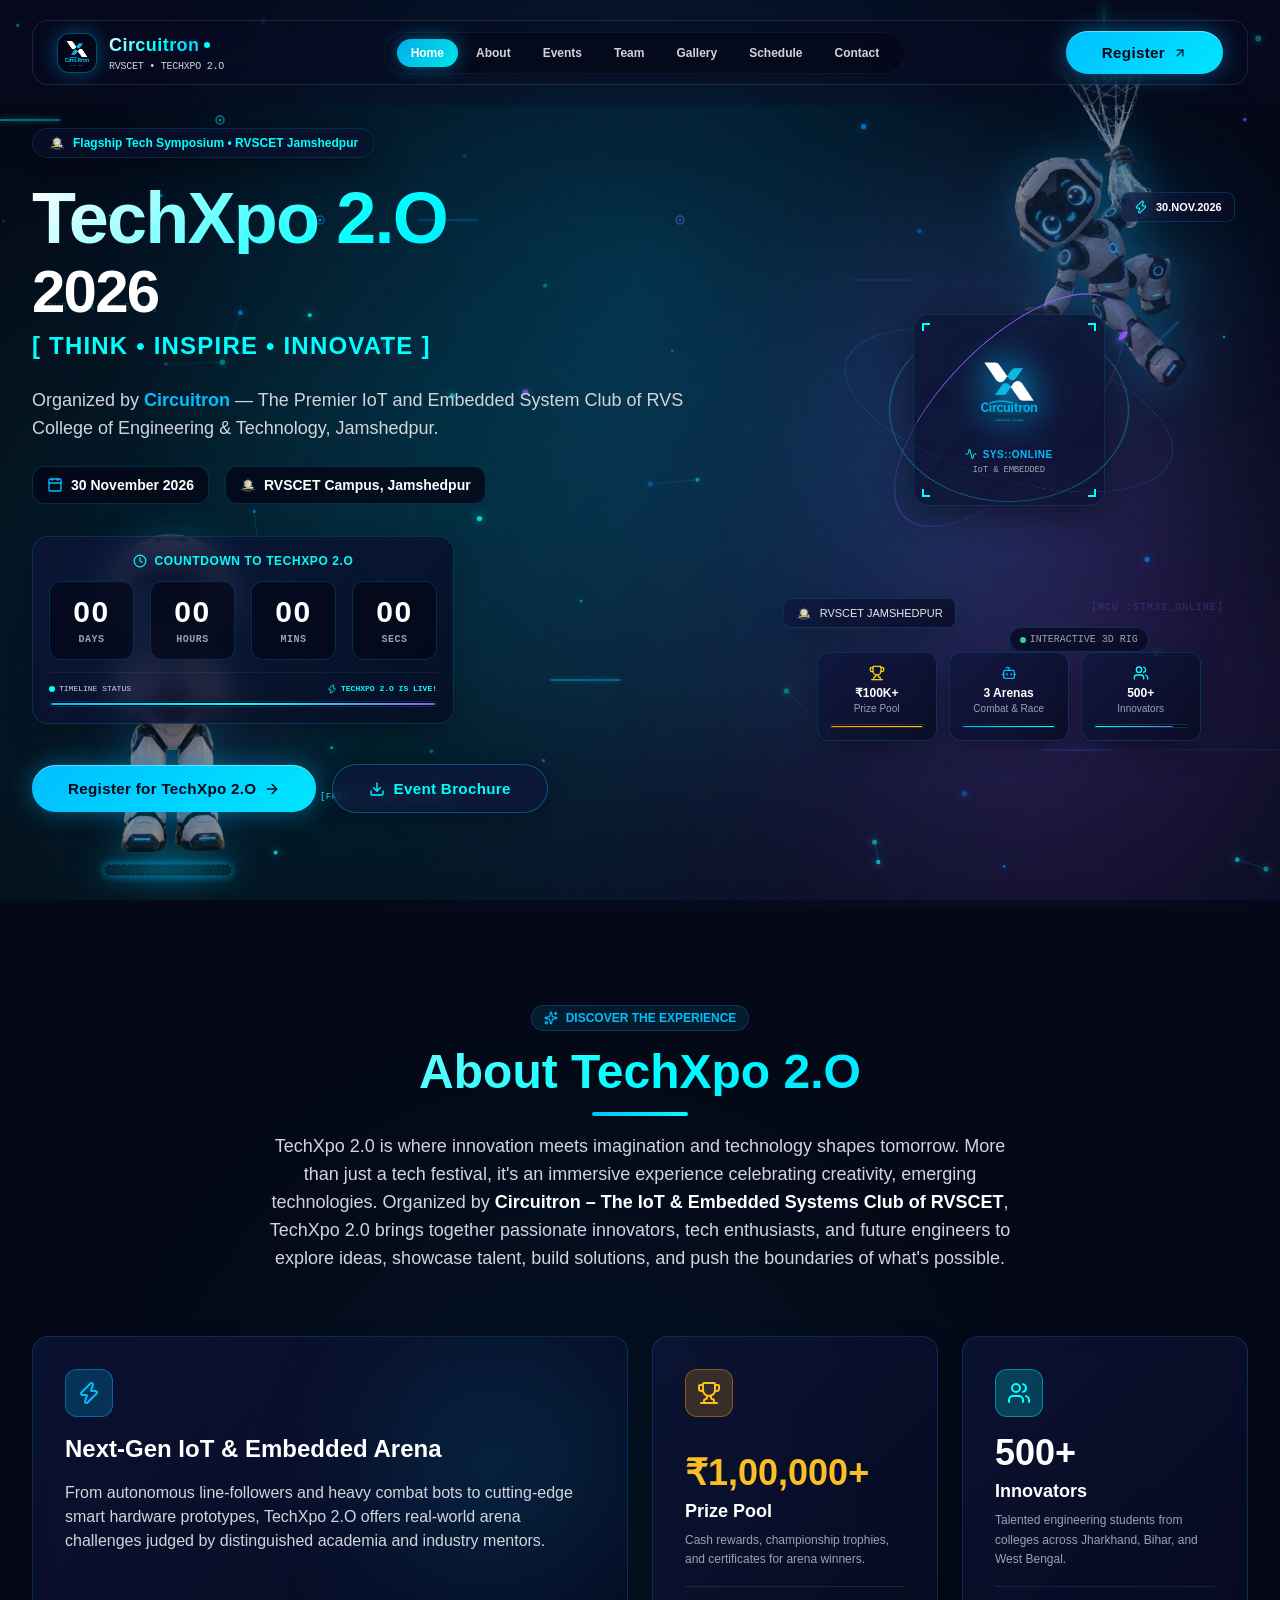
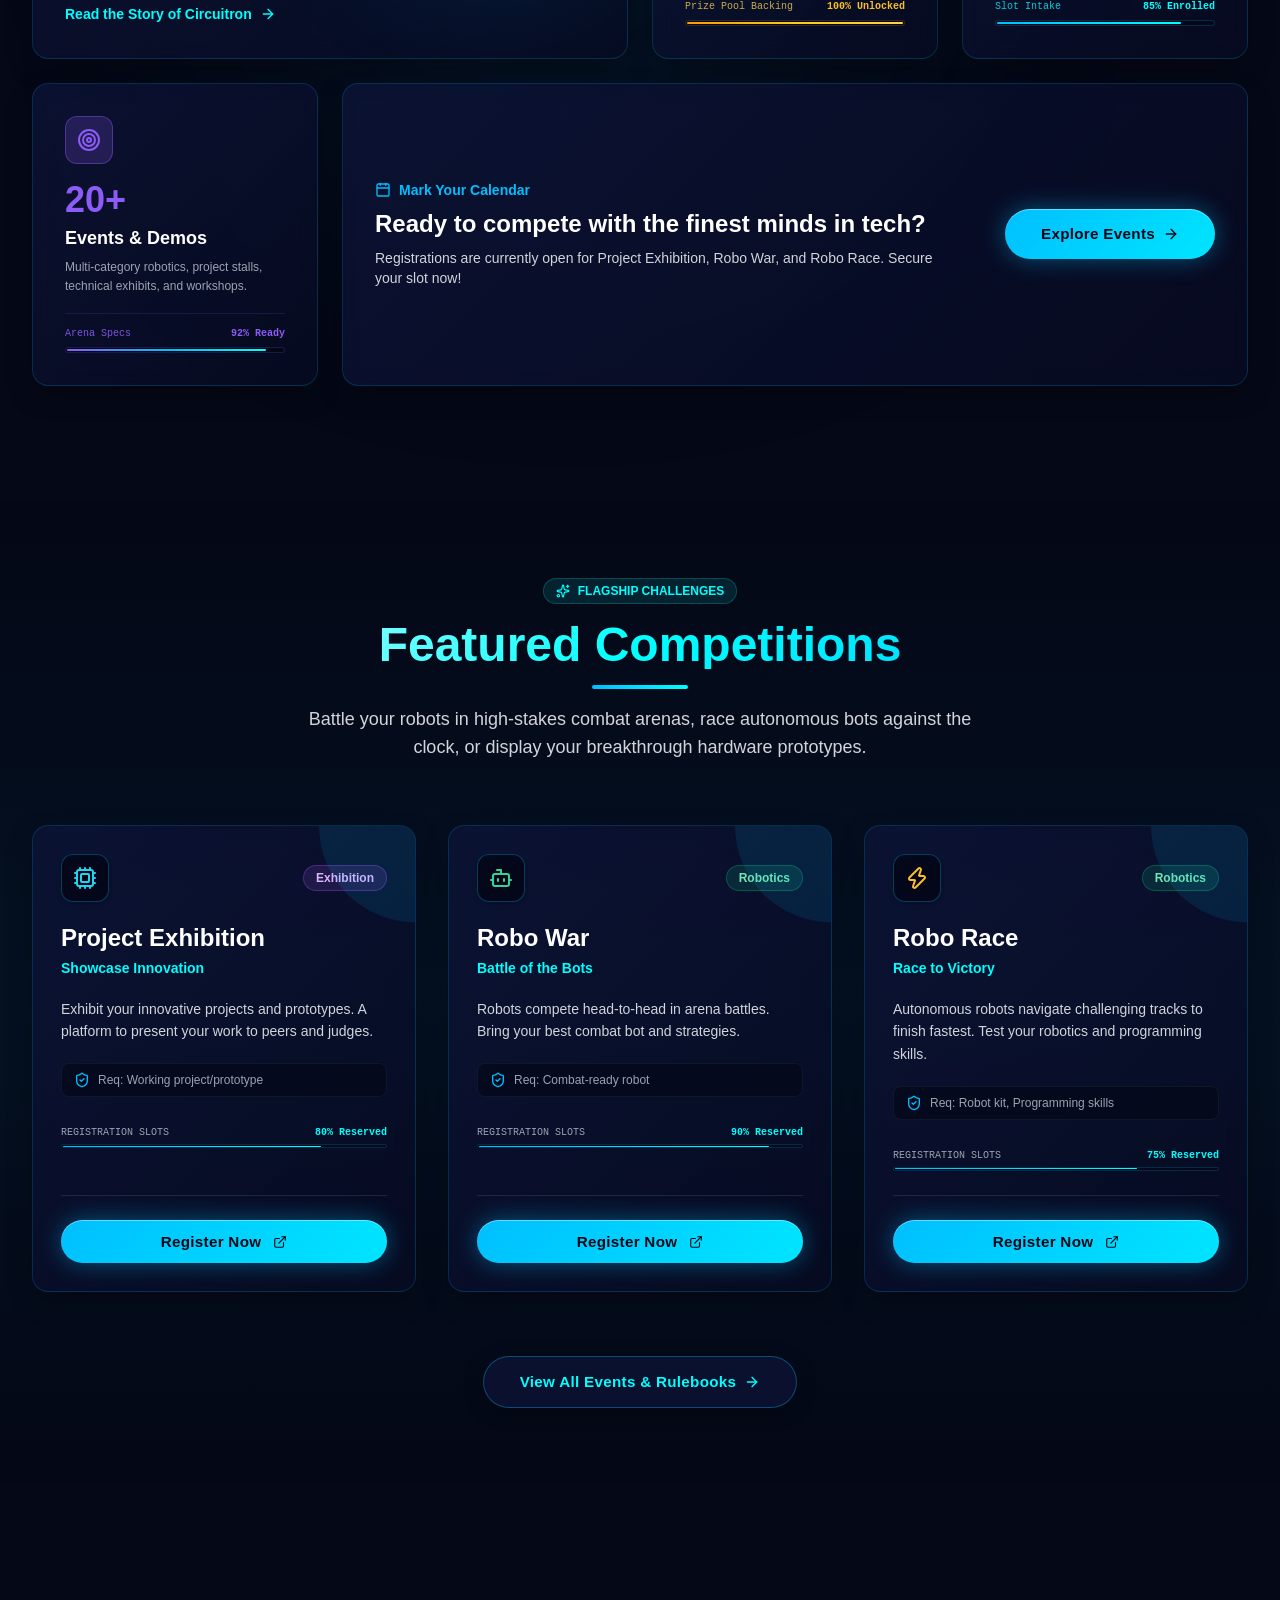
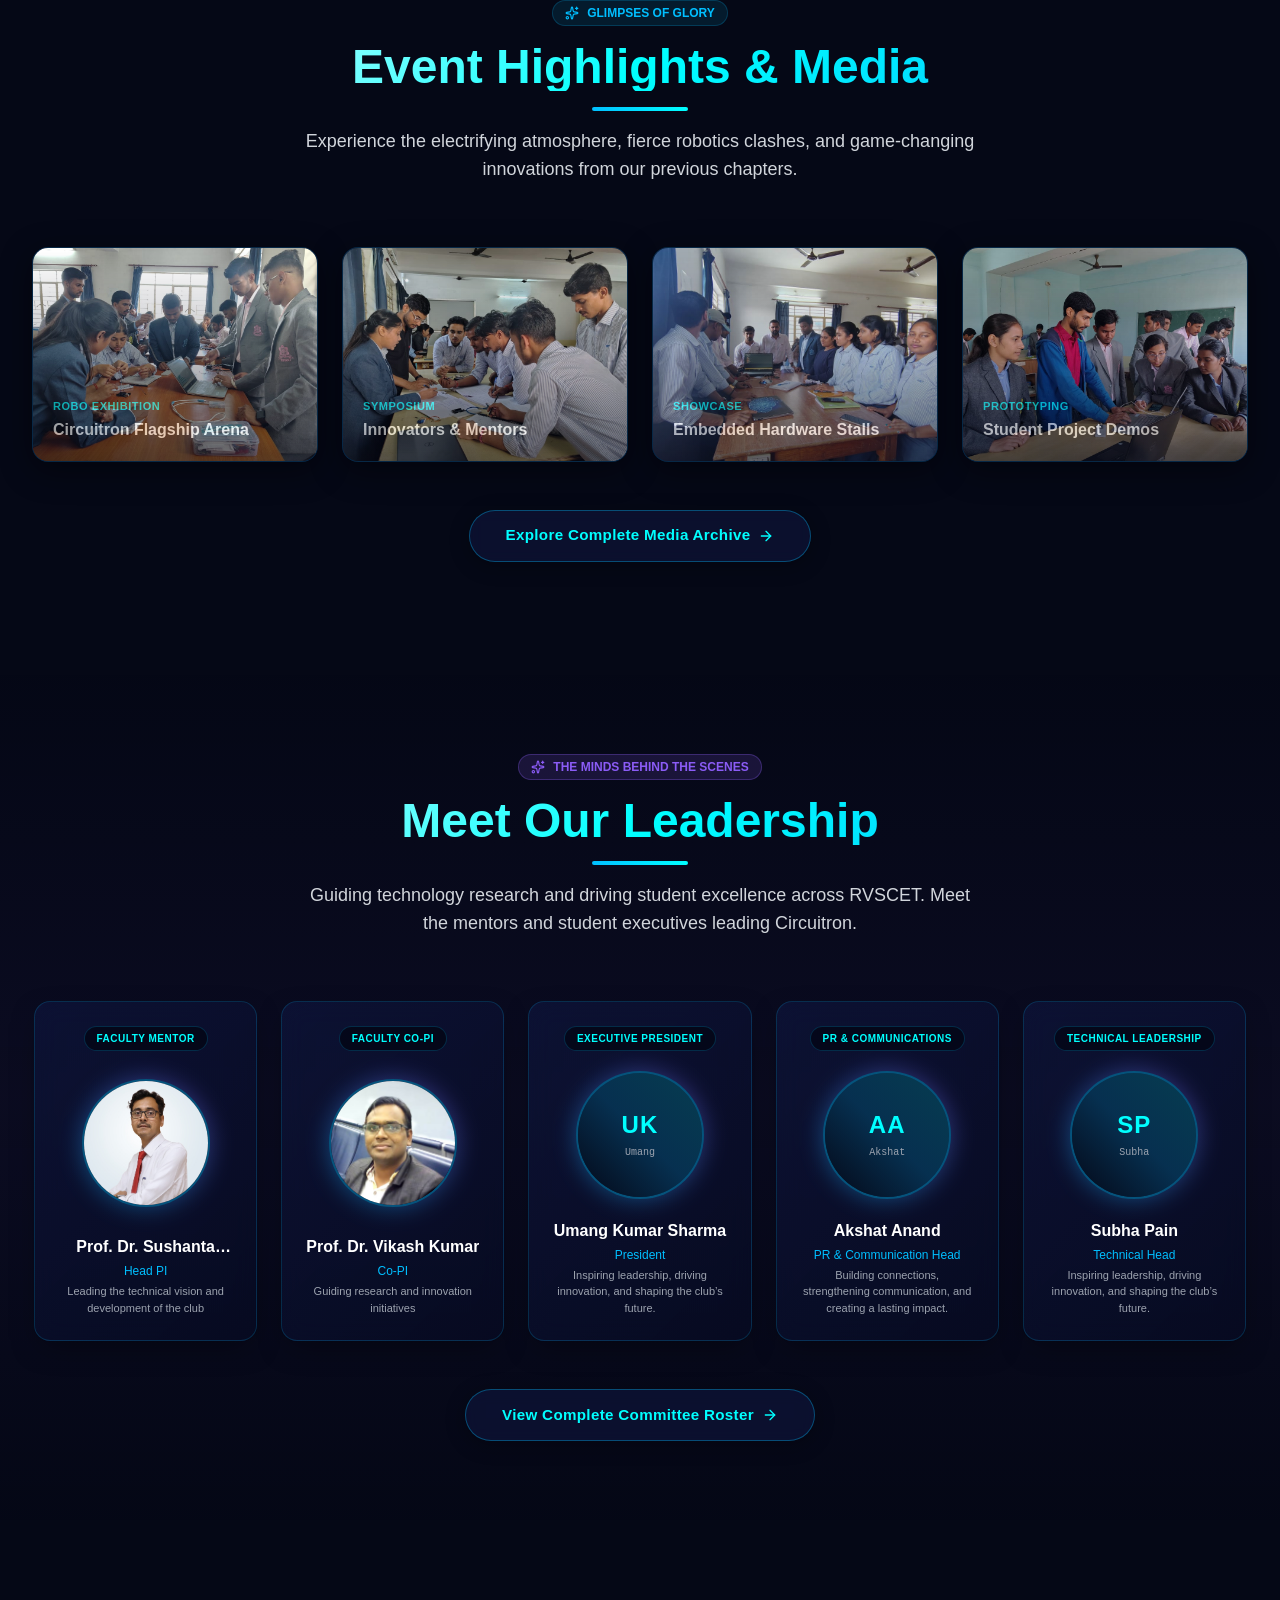
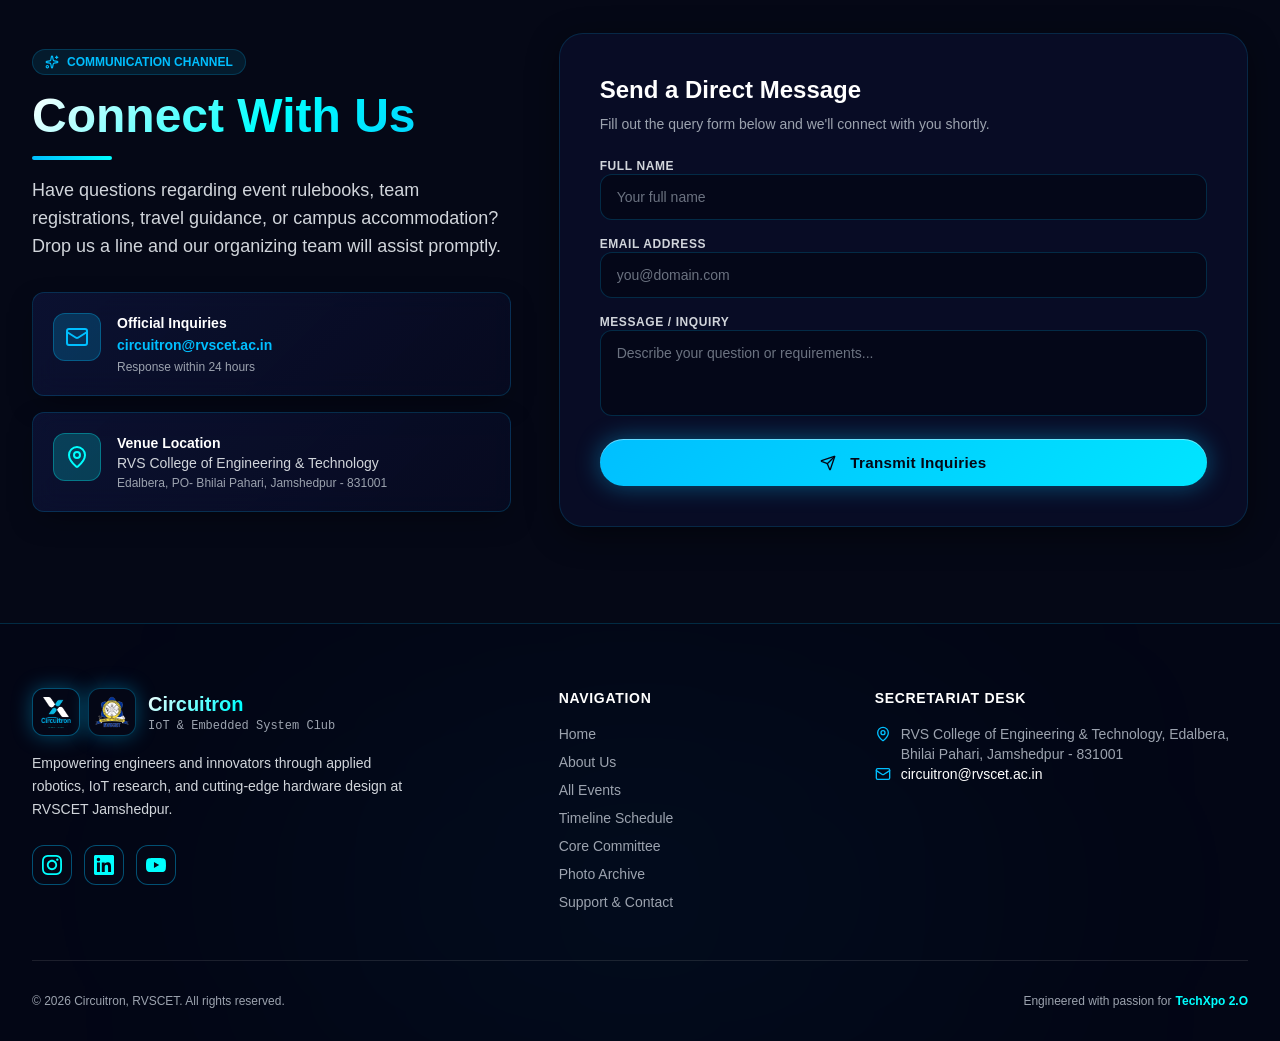
==== pages/index.html @ 899166da "Convert Circuitron RVSCET TechXpo 2.O website to standalone pure HTML, CSS, and JS with enhanced sec" ====
<!doctype html>
<html lang="en">
  <head>
    <meta charset="UTF-8" />
    <meta name="viewport" content="width=device-width, initial-scale=1.0, maximum-scale=5.0" />
    <meta name="theme-color" content="#050816" />
    <meta name="apple-mobile-web-app-status-bar-style" content="black-translucent" />
        <!-- Security & Integrity Headers (Anti-Tampering & XSS Shield) -->
    <meta http-equiv="Content-Security-Policy" content="default-src 'self'; script-src 'self' 'unsafe-inline' https://fonts.googleapis.com; style-src 'self' 'unsafe-inline' https://fonts.googleapis.com; font-src 'self' https://fonts.gstatic.com data:; img-src 'self' data: https:; connect-src 'self'; frame-ancestors 'none'; base-uri 'self';" />
    <meta http-equiv="X-Frame-Options" content="DENY" />
    <meta http-equiv="X-Content-Type-Options" content="nosniff" />
    <meta name="referrer" content="strict-origin-when-cross-origin" />
    <meta http-equiv="Permissions-Policy" content="camera=(), microphone=(), geolocation=()" />
    <meta name="description" content="TechXpo 2.O - The Flagship Technical Symposium by Circuitron, IoT & Embedded System Club at RVSCET Jamshedpur." />
    <title>TechXpo 2.O | Circuitron RVSCET</title>
    <link rel="icon" type="image/svg+xml" href="../logo.svg" />
    <link rel="icon" type="image/png" href="../favicon.png" />
    <link rel="shortcut icon" href="../favicon.ico" />
    <link rel="apple-touch-icon" href="../logo.png" />
    <link rel="preconnect" href="https://fonts.googleapis.com" />
    <link rel="preconnect" href="https://fonts.gstatic.com" crossorigin />
    <link href="https://fonts.googleapis.com/css2?family=Orbitron:wght@400;700;800;900&family=Poppins:wght@300;400;500;600;700;800&display=swap" rel="stylesheet" />
    <link rel="stylesheet" href="../css/style.css" />
  </head>
  <body class="bg-[#050816] text-white font-poppins selection:bg-accent selection:text-darkNavy relative min-h-screen overflow-x-hidden">
    <!-- Top Scroll Progress Bar -->
    <div class="fixed top-0 left-0 right-0 h-[2.5px] z-[100] pointer-events-none bg-transparent">
      <div id="scroll-progress-bar" class="h-full bg-gradient-to-r from-primary via-accent to-cyberPurple origin-left shadow-[0_0_12px_rgba(0,191,255,0.8)]" style="width: 0%;"></div>
    </div>

    <!-- Interactive Cursor Radar Spotlight -->
    <div id="cyber-spotlight" class="fixed inset-0 pointer-events-none select-none overflow-hidden" style="z-index: 0;" aria-hidden="true"></div>

    <!-- Animated Vector Circuit Grid Traces -->
    <svg class="fixed inset-0 w-full h-full opacity-40 md:opacity-50 pointer-events-none" style="z-index: 0;" xmlns="http://www.w3.org/2000/svg" aria-hidden="true">
      <defs>
        <linearGradient id="cyanLaser" x1="0%" y1="0%" x2="100%" y2="100%">
          <stop offset="0%" stop-color="#00fffc" stop-opacity="0.8" />
          <stop offset="50%" stop-color="#0091ff" stop-opacity="0.4" />
          <stop offset="100%" stop-color="#8b5cf6" stop-opacity="0.1" />
        </linearGradient>
        <filter id="circuitGlow" x="-20%" y="-20%" width="140%" height="140%">
          <feGaussianBlur stdDeviation="3" result="blur" />
          <feMerge>
            <feMergeNode in="blur" />
            <feMergeNode in="SourceGraphic" />
          </feMerge>
        </filter>
      </defs>
      <g stroke="rgba(0, 191, 255, 0.12)" stroke-width="1" fill="none">
        <path d="M 0 120 L 220 120 L 320 220 L 680 220 L 740 280 L 1100 280" />
        <path d="M 0 140 L 200 140 L 300 240 L 660 240" />
        <path d="M 1920 180 L 1600 180 L 1480 300 L 1200 300 L 1140 360" />
        <path d="M 1920 200 L 1620 200 L 1500 320 L 1250 320" />
        <path d="M 80 800 L 300 800 L 420 680 L 850 680 L 920 750 L 1400 750" />
        <path d="M 1920 850 L 1550 850 L 1450 750 L 1150 750" />
      </g>
      <g stroke="url(#cyanLaser)" stroke-width="1.8" fill="none" filter="url(#circuitGlow)">
        <path class="laser-pulse-1" d="M 0 120 L 220 120 L 320 220 L 680 220 L 740 280 L 1100 280" stroke-dasharray="60 400" />
        <path class="laser-pulse-2" d="M 1920 180 L 1600 180 L 1480 300 L 1200 300 L 1140 360" stroke-dasharray="50 350" />
        <path class="laser-pulse-3" d="M 80 800 L 300 800 L 420 680 L 850 680 L 920 750 L 1400 750" stroke-dasharray="70 450" />
      </g>
      <g fill="#040716">
        <circle cx="220" cy="120" r="4" stroke="#00ffff" stroke-width="1.5" /><circle cx="220" cy="120" r="1.5" fill="#00ffff" />
        <circle cx="320" cy="220" r="4" stroke="#0091ff" stroke-width="1.5" /><circle cx="320" cy="220" r="1.5" fill="#00fffc" />
        <circle cx="680" cy="220" r="4" stroke="#8b5cf6" stroke-width="1.5" /><circle cx="680" cy="220" r="1.5" fill="#8b5cf6" />
        <circle cx="1600" cy="180" r="4" stroke="#00ffff" stroke-width="1.5" /><circle cx="1600" cy="180" r="1.5" fill="#00ffff" />
        <circle cx="1480" cy="300" r="4" stroke="#8b5cf6" stroke-width="1.5" /><circle cx="1480" cy="300" r="1.5" fill="#8b5cf6" />
        <circle cx="300" cy="800" r="4" stroke="#00ffff" stroke-width="1.5" /><circle cx="300" cy="800" r="1.5" fill="#00fffc" />
      </g>
    </svg>

    <!-- Floating Telemetry Glyphs -->
    <div class="fixed inset-0 pointer-events-none select-none" style="z-index: 0;" aria-hidden="true">
      <div class="absolute top-1/3 left-10 text-[10px] font-mono text-cyan-400 tracking-widest hidden md:block opacity-30">[BUS::TX/RX_SYNC]</div>
      <div class="absolute top-2/3 right-14 text-[10px] font-mono text-cyberPurple tracking-widest hidden md:block opacity-30">[MCU::STM32_ONLINE]</div>
      <div class="absolute bottom-24 left-1/4 text-[9px] font-mono text-accent tracking-wider hidden lg:block opacity-25">[FREQ::2.4GHz_IoT_NODE]</div>
    </div>

    <!-- Particles Canvas -->
    <canvas id="particles-canvas" class="fixed inset-0 pointer-events-none" style="z-index: 1;"></canvas>

    <!-- Background Circuit Grids -->
    <div class="fixed inset-0 circuit-bg opacity-30 pointer-events-none" style="z-index: 0;"></div>
    <div class="fixed inset-0 circuit-bg-glow pointer-events-none" style="z-index: 0;"></div>

    <!-- Robot Mascot 1: Top-Right Swinging Spider Bot -->
    <div id="mascot-swing-bot" class="fixed top-12 sm:top-16 -right-4 sm:right-4 md:right-8 lg:right-12 w-28 xs:w-36 sm:w-48 md:w-56 lg:w-64 max-w-[32vw] pointer-events-auto cursor-pointer select-none group" style="z-index: 3;" title="Click me!">
      <div class="absolute -top-16 left-1/2 -translate-x-1/2 w-[2px] h-20 bg-gradient-to-b from-transparent via-cyan-400 to-accent opacity-70 shadow-[0_0_10px_#00ffff] animate-pulse pointer-events-none"></div>
      <div class="absolute top-1/4 left-1/4 w-32 h-32 sm:w-48 sm:h-48 bg-primary/20 rounded-full blur-3xl pointer-events-none opacity-60"></div>
      
      <div id="mascot-swing-bubble" class="hidden absolute -bottom-10 right-0 z-30 px-3 py-1.5 rounded-xl bg-darkNavy/95 border border-cyan-400/80 shadow-[0_0_20px_rgba(0,255,255,0.5)] text-[10px] font-orbitron font-bold text-accent whitespace-nowrap flex items-center space-x-1.5">
        <i data-lucide="zap" class="w-3 h-3 text-cyan-300"></i>
        <span>SWINGING INTO 30.NOV.2026!</span>
      </div>

      <div class="swing-idle relative w-full">
        <img src="../assets/bot-swing.png" alt="Circuitron Spider Bot Mascot" class="w-full h-auto object-contain filter drop-shadow-[0_0_20px_rgba(0,191,255,0.45)] group-hover:drop-shadow-[0_0_30px_rgba(0,255,255,0.8)] opacity-35 sm:opacity-50 group-hover:opacity-100 transition-all duration-300" loading="lazy" />
        <div class="absolute top-2 right-2 px-1.5 py-0.5 rounded bg-primary/20 border border-primary/40 text-[8px] font-mono text-cyan-300 opacity-0 group-hover:opacity-100 transition-opacity">CLICK ME</div>
      </div>
    </div>

    <!-- Robot Mascot 2: Bottom-Left Welcome Mascot Bot -->
    <div id="mascot-welcome-bot" class="fixed bottom-4 sm:bottom-8 -left-3 sm:left-4 md:left-8 lg:left-12 w-24 xs:w-32 sm:w-44 md:w-52 lg:w-60 max-w-[28vw] pointer-events-auto cursor-pointer select-none group perspective-1000" style="z-index: 3;" title="Click me!">
      <div class="absolute -bottom-4 left-1/2 -translate-x-1/2 w-28 sm:w-44 h-8 bg-gradient-to-r from-transparent via-cyan-500/40 to-transparent rounded-full blur-md animate-pulse pointer-events-none"></div>
      <div class="absolute bottom-1/4 left-1/4 w-28 h-28 sm:w-44 sm:h-44 bg-cyberPurple/25 rounded-full blur-3xl pointer-events-none opacity-50"></div>

      <div id="mascot-welcome-bubble" class="hidden absolute -top-12 left-0 z-30 px-3 py-1.5 rounded-xl bg-darkNavy/95 border border-primary/80 shadow-[0_0_20px_rgba(0,191,255,0.5)] text-[10px] font-orbitron font-bold text-white whitespace-nowrap flex items-center space-x-1.5">
        <i data-lucide="bot" class="w-3 h-3 text-primary"></i>
        <span>CIRCUITRON BOT: WELCOME!</span>
      </div>

      <div class="welcome-idle relative w-full preserve-3d">
        <img src="../assets/bot-welcome.png" alt="Circuitron Welcome Mascot Robot" class="w-full h-auto object-contain filter drop-shadow-[0_0_20px_rgba(0,191,255,0.4)] group-hover:drop-shadow-[0_0_30px_rgba(0,191,255,0.8)] opacity-35 sm:opacity-50 group-hover:opacity-100 transition-all duration-300" loading="lazy" />
        <div class="absolute top-2 left-2 px-1.5 py-0.5 rounded bg-cyan-500/20 border border-cyan-400/40 text-[8px] font-mono text-accent opacity-0 group-hover:opacity-100 transition-opacity">NAMASTE::HELLO</div>
        <div class="absolute -bottom-2 left-1/2 -translate-x-1/2 w-20 sm:w-32 h-3 rounded-full border border-primary/40 border-dashed animate-spin-slow opacity-60 shadow-[0_0_8px_#00bfff]"></div>
      </div>
    </div>

    <!-- Navigation Header -->
    <header id="main-nav" class="fixed top-0 left-0 right-0 z-50 transition-all duration-300 py-4 sm:py-5">
      <div class="max-w-7xl mx-auto px-4 sm:px-6 lg:px-8">
        <nav class="flex items-center justify-between px-2.5 sm:px-6 py-2 sm:py-2.5 rounded-2xl bg-secondary/40 backdrop-blur-md border border-white/10 transition-all duration-300">
          <!-- Logo & Brand -->
          <a href="../index.html" class="flex items-center space-x-2 sm:space-x-3 group min-w-0 flex-shrink">
            <div class="flex items-center space-x-1.5 sm:space-x-2 flex-shrink-0">
              <div class="relative w-8 h-8 sm:w-10 sm:h-10 rounded-xl overflow-hidden p-0.5 border border-primary/40 group-hover:border-accent transition-all duration-300 bg-darkNavy/80 flex items-center justify-center shadow-neon">
                <img src="../logo.png" alt="Circuitron Logo" class="w-full h-full object-contain" />
              </div>
              <div class="hidden xs:flex relative w-8 h-8 sm:w-10 sm:h-10 rounded-xl overflow-hidden p-0.5 border border-primary/30 group-hover:border-accent transition-all duration-300 bg-darkNavy/80 items-center justify-center shadow-neon">
                <img src="../assets/rvscet-logo.png" alt="RVSCET Logo" class="w-full h-full object-contain" />
              </div>
            </div>
            <div class="min-w-0">
              <div class="flex items-center space-x-1">
                <span class="font-orbitron font-extrabold text-xs xs:text-sm sm:text-lg gradient-text tracking-wide whitespace-nowrap">Circuitron</span>
                <span class="w-1.5 h-1.5 rounded-full bg-accent animate-pulse flex-shrink-0"></span>
              </div>
              <p class="text-[8px] xs:text-[9px] sm:text-[10px] text-gray-300 font-mono tracking-tight block whitespace-nowrap font-medium">RVSCET &bull; TECHXPO 2.O</p>
            </div>
          </a>

          <!-- Desktop Navigation Links -->
          <div class="hidden lg:flex items-center space-x-1 bg-darkNavy/60 px-3 py-1.5 rounded-full border border-white/5">
            <a href="../index.html" class="nav-link px-3.5 py-1.5 text-xs font-semibold rounded-full text-gray-300 hover:text-white transition-colors">Home</a>
            <a href="about.html" class="nav-link px-3.5 py-1.5 text-xs font-semibold rounded-full text-gray-300 hover:text-white transition-colors">About</a>
            <a href="events.html" class="nav-link px-3.5 py-1.5 text-xs font-semibold rounded-full text-gray-300 hover:text-white transition-colors">Events</a>
            <a href="team.html" class="nav-link px-3.5 py-1.5 text-xs font-semibold rounded-full text-gray-300 hover:text-white transition-colors">Team</a>
            <a href="gallery.html" class="nav-link px-3.5 py-1.5 text-xs font-semibold rounded-full text-gray-300 hover:text-white transition-colors">Gallery</a>
            <a href="schedule.html" class="nav-link px-3.5 py-1.5 text-xs font-semibold rounded-full text-gray-300 hover:text-white transition-colors">Schedule</a>
            <a href="contact.html" class="nav-link px-3.5 py-1.5 text-xs font-semibold rounded-full text-gray-300 hover:text-white transition-colors">Contact</a>
          </div>

          <!-- Right Action: Register Now -->
          <div class="hidden sm:flex items-center space-x-3">
            <a href="https://forms.gle/mNU3damnJBMfnmSU7" target="_blank" rel="noopener noreferrer" rel="noopener noreferrer" class="btn-primary text-xs py-2 px-5 font-bold">
              <span>Register</span>
              <i data-lucide="arrow-up-right" class="w-3.5 h-3.5"></i>
            </a>
          </div>

          <!-- Mobile Menu Button & Compact Register -->
          <div class="lg:hidden flex items-center space-x-1.5 sm:space-x-2 flex-shrink-0">
            <a href="https://forms.gle/mNU3damnJBMfnmSU7" target="_blank" rel="noopener noreferrer" rel="noopener noreferrer" class="sm:hidden inline-flex items-center justify-center text-[10px] xs:text-[11px] font-bold font-orbitron py-1 px-2.5 xs:px-3 rounded-full bg-gradient-to-r from-primary to-accent text-darkNavy shadow-neon flex-shrink-0">Register</a>
            <button id="mobile-menu-btn" class="p-1.5 sm:p-2.5 min-w-[34px] min-h-[34px] sm:min-w-[40px] sm:min-h-[40px] flex items-center justify-center rounded-xl bg-darkNavy/80 border border-primary/20 text-gray-300 hover:text-white focus:outline-none flex-shrink-0" aria-label="Toggle menu">
              <i id="menu-icon" data-lucide="menu" class="w-4 h-4 sm:w-5 sm:h-5"></i>
              <i id="close-icon" data-lucide="x" class="w-4 h-4 sm:w-5 sm:h-5 hidden"></i>
            </button>
          </div>
        </nav>
      </div>

      <!-- Mobile Dropdown Menu -->
      <div id="mobile-menu" class="hidden lg:hidden max-w-7xl mx-auto px-4 mt-2">
        <div class="bg-darkNavy/95 backdrop-blur-xl p-4 sm:p-5 rounded-2xl border border-primary/30 space-y-2 shadow-2xl">
          <a href="../index.html" class="block px-4 py-3 rounded-xl text-sm font-semibold text-gray-300 hover:text-white hover:bg-white/5">Home</a>
          <a href="about.html" class="block px-4 py-3 rounded-xl text-sm font-semibold text-gray-300 hover:text-white hover:bg-white/5">About</a>
          <a href="events.html" class="block px-4 py-3 rounded-xl text-sm font-semibold text-gray-300 hover:text-white hover:bg-white/5">Events</a>
          <a href="team.html" class="block px-4 py-3 rounded-xl text-sm font-semibold text-gray-300 hover:text-white hover:bg-white/5">Team</a>
          <a href="gallery.html" class="block px-4 py-3 rounded-xl text-sm font-semibold text-gray-300 hover:text-white hover:bg-white/5">Gallery</a>
          <a href="schedule.html" class="block px-4 py-3 rounded-xl text-sm font-semibold text-gray-300 hover:text-white hover:bg-white/5">Schedule</a>
          <a href="contact.html" class="block px-4 py-3 rounded-xl text-sm font-semibold text-gray-300 hover:text-white hover:bg-white/5">Contact</a>
          <div class="pt-2">
            <a href="https://forms.gle/mNU3damnJBMfnmSU7" target="_blank" rel="noopener noreferrer" rel="noopener noreferrer" class="w-full btn-primary py-3 text-xs font-bold flex items-center justify-center space-x-1.5 min-h-[44px]">
              <span>Register for TechXpo 2.O</span>
              <i data-lucide="arrow-up-right" class="w-4 h-4"></i>
            </a>
          </div>
        </div>
      </div>
    </header>

    <!-- Main Content Container -->
    <main class="relative z-10">
      <!-- 1. HERO SECTION -->
      <section class="relative min-h-screen flex items-center justify-center overflow-hidden pt-24 pb-12 sm:pt-28 sm:pb-16 lg:pt-32 lg:pb-24">
        <div class="absolute top-1/4 left-1/2 -translate-x-1/2 w-[350px] sm:w-[600px] h-[350px] sm:h-[600px] bg-primary/10 rounded-full blur-[100px] sm:blur-[140px] pointer-events-none"></div>
        <div class="absolute bottom-10 right-10 w-[250px] sm:w-[400px] h-[250px] sm:h-[400px] bg-cyberPurple/15 rounded-full blur-[90px] sm:blur-[120px] pointer-events-none"></div>

        <div class="relative z-10 max-w-7xl mx-auto px-4 sm:px-6 lg:px-8 w-full">
          <div class="grid grid-cols-1 lg:grid-cols-12 gap-8 lg:gap-12 items-center">
            
            <!-- Left Column: Hero Copy -->
            <div class="lg:col-span-7 space-y-5 sm:space-y-6 text-center lg:text-left">
              <!-- Announcement Pill -->
              <div class="inline-flex items-center space-x-2 px-3 sm:px-4 py-1.5 rounded-full glass-panel border border-primary/30 text-[11px] sm:text-xs font-semibold text-accent shadow-neon max-w-full truncate">
                <img src="../assets/rvscet-logo.png" alt="RVSCET Logo" class="w-4 h-4 object-contain flex-shrink-0" />
                <span class="truncate">Flagship Tech Symposium &bull; RVSCET Jamshedpur</span>
              </div>

              <!-- Giant Title -->
              <div class="space-y-2">
                <h1 class="text-3xl xs:text-4xl sm:text-6xl lg:text-7xl font-black font-orbitron tracking-tight">
                  <span class="gradient-text block">TechXpo 2.O</span>
                  <span class="block text-2xl xs:text-3xl sm:text-5xl lg:text-6xl text-white mt-1 sm:mt-2">2026</span>
                </h1>
                <div class="inline-block">
                  <p class="text-sm xs:text-base sm:text-xl lg:text-2xl font-bold font-orbitron tracking-wider text-accent uppercase">
                    [ Think &bull; Inspire &bull; Innovate ]
                  </p>
                </div>
              </div>

              <!-- Subtitle -->
              <p class="text-sm sm:text-base lg:text-lg text-gray-300 max-w-2xl mx-auto lg:mx-0 leading-relaxed">
                Organized by <strong class="text-primary font-bold">Circuitron</strong> &mdash; The Premier IoT and Embedded System Club of RVS College of Engineering &amp; Technology, Jamshedpur.
              </p>

              <!-- Key Details Pills -->
              <div class="flex flex-wrap items-center justify-center lg:justify-start gap-2.5 sm:gap-4 text-xs sm:text-sm text-gray-300">
                <div class="flex items-center space-x-2 bg-darkNavy/80 px-3.5 py-2 rounded-xl border border-primary/20">
                  <i data-lucide="calendar" class="w-4 h-4 text-primary flex-shrink-0"></i>
                  <span class="font-semibold text-white">30 November 2026</span>
                </div>
                <div class="flex items-center space-x-2 bg-darkNavy/80 px-3.5 py-2 rounded-xl border border-primary/20">
                  <img src="../assets/rvscet-logo.png" alt="RVSCET" class="w-4 h-4 object-contain flex-shrink-0" />
                  <span class="font-semibold text-white">RVSCET Campus, Jamshedpur</span>
                </div>
              </div>

              <!-- Live Countdown Component -->
              <div class="pt-2">
                <div class="inline-flex flex-col items-center p-2.5 xs:p-3 sm:p-4 rounded-2xl glass-card border border-primary/30 max-w-full sm:max-w-xl mx-auto shadow-neon group">
                  <div class="flex items-center space-x-1.5 sm:space-x-2 text-[10px] sm:text-xs font-orbitron font-semibold text-accent mb-2.5 sm:mb-3 tracking-wider">
                    <i data-lucide="clock" class="w-3.5 h-3.5 animate-spin-slow flex-shrink-0"></i>
                    <span class="truncate">COUNTDOWN TO TECHXPO 2.O</span>
                  </div>

                  <div class="grid grid-cols-4 gap-1.5 xs:gap-2 sm:gap-4 w-full">
                    <div class="flex flex-col items-center justify-center bg-darkNavy/70 px-2 py-1.5 xs:px-2.5 xs:py-2 sm:px-4 sm:py-3 rounded-xl border border-primary/20 min-w-[50px] xs:min-w-[58px] sm:min-w-[85px] transition-colors group-hover:border-primary/40">
                      <span id="count-days" class="font-orbitron font-extrabold text-base xs:text-xl sm:text-3xl text-white tracking-wider">00</span>
                      <span class="text-[8px] xs:text-[9px] sm:text-[10px] font-mono text-gray-400 mt-0.5 tracking-wider font-semibold">DAYS</span>
                    </div>
                    <div class="flex flex-col items-center justify-center bg-darkNavy/70 px-2 py-1.5 xs:px-2.5 xs:py-2 sm:px-4 sm:py-3 rounded-xl border border-primary/20 min-w-[50px] xs:min-w-[58px] sm:min-w-[85px] transition-colors group-hover:border-primary/40">
                      <span id="count-hours" class="font-orbitron font-extrabold text-base xs:text-xl sm:text-3xl text-white tracking-wider">00</span>
                      <span class="text-[8px] xs:text-[9px] sm:text-[10px] font-mono text-gray-400 mt-0.5 tracking-wider font-semibold">HOURS</span>
                    </div>
                    <div class="flex flex-col items-center justify-center bg-darkNavy/70 px-2 py-1.5 xs:px-2.5 xs:py-2 sm:px-4 sm:py-3 rounded-xl border border-primary/20 min-w-[50px] xs:min-w-[58px] sm:min-w-[85px] transition-colors group-hover:border-primary/40">
                      <span id="count-mins" class="font-orbitron font-extrabold text-base xs:text-xl sm:text-3xl text-white tracking-wider">00</span>
                      <span class="text-[8px] xs:text-[9px] sm:text-[10px] font-mono text-gray-400 mt-0.5 tracking-wider font-semibold">MINS</span>
                    </div>
                    <div class="flex flex-col items-center justify-center bg-darkNavy/70 px-2 py-1.5 xs:px-2.5 xs:py-2 sm:px-4 sm:py-3 rounded-xl border border-primary/20 min-w-[50px] xs:min-w-[58px] sm:min-w-[85px] transition-colors group-hover:border-primary/40">
                      <span id="count-secs" class="font-orbitron font-extrabold text-base xs:text-xl sm:text-3xl text-white tracking-wider">00</span>
                      <span class="text-[8px] xs:text-[9px] sm:text-[10px] font-mono text-gray-400 mt-0.5 tracking-wider font-semibold">SECS</span>
                    </div>
                  </div>

                  <!-- Timeline status bar -->
                  <div class="w-full mt-3 pt-2.5 border-t border-white/5 space-y-1.5">
                    <div class="flex items-center justify-between text-[8px] xs:text-[9px] font-mono text-gray-400">
                      <span class="flex items-center space-x-1">
                        <span class="w-1.5 h-1.5 rounded-full bg-accent animate-ping"></span>
                        <span class="text-gray-300">TIMELINE STATUS</span>
                      </span>
                      <span class="text-accent font-semibold flex items-center space-x-1">
                        <i data-lucide="zap" class="w-2.5 h-2.5"></i>
                        <span id="count-status-text">REGISTRATIONS LIVE</span>
                      </span>
                    </div>
                    <div class="w-full h-1.5 bg-darkNavy/90 rounded-full overflow-hidden p-[1px] border border-primary/20">
                      <div id="count-status-bar" class="h-full bg-gradient-to-r from-primary via-accent to-cyberPurple rounded-full relative" style="width: 72%;"></div>
                    </div>
                  </div>
                </div>
              </div>

              <!-- CTA Buttons -->
              <div class="pt-3 sm:pt-4 flex flex-col sm:flex-row items-center justify-center lg:justify-start gap-3 sm:gap-4">
                <a href="https://forms.gle/mNU3damnJBMfnmSU7" target="_blank" rel="noopener noreferrer" rel="noopener noreferrer" class="btn-primary w-full sm:w-auto text-sm py-3 px-6">
                  <span>Register for TechXpo 2.O</span>
                  <i data-lucide="arrow-right" class="w-4 h-4"></i>
                </a>
                <a href="https://drive.google.com/file/d/1AInB0u15DomA8HFDeoEd3eXsWX3ppwJe/view?usp=drivesdk" target="_blank" rel="noopener noreferrer" rel="noopener noreferrer" class="btn-secondary w-full sm:w-auto text-sm py-3 px-6">
                  <i data-lucide="download" class="w-4 h-4"></i>
                  <span>Event Brochure</span>
                </a>
              </div>
            </div>

            <!-- Right Column: Interactive 3D Model Rig -->
            <div class="lg:col-span-5 flex flex-col items-center justify-center mt-4 lg:mt-0">
              <div id="tech-model-rig" class="relative w-full max-w-[360px] sm:max-w-[420px] aspect-square mx-auto flex items-center justify-center perspective-1000 select-none touch-pan-y cursor-pointer">
                <!-- Ambient glow -->
                <div class="absolute inset-0 bg-gradient-to-tr from-primary/20 via-cyberPurple/20 to-accent/20 rounded-full blur-3xl opacity-60 animate-pulse-slow pointer-events-none"></div>

                <div class="relative w-full h-full flex items-center justify-center transform scale-[0.8] xs:scale-[0.9] sm:scale-100 transition-transform">
                  <div id="tech-model-transform" class="relative w-full h-full flex items-center justify-center preserve-3d">
                    <!-- Outer Ring 1: Cyan Orbit -->
                    <div class="absolute w-[300px] sm:w-[340px] h-[300px] sm:h-[340px] rounded-full border border-primary/40 border-dashed animate-spin-slow pointer-events-none" style="transform: rotateX(65deg) rotateY(15deg);">
                      <div class="absolute -top-1.5 left-1/2 w-3 h-3 bg-primary rounded-full shadow-[0_0_12px_#00bfff]"></div>
                    </div>

                    <!-- Outer Ring 2: Purple Reverse Orbit -->
                    <div class="absolute w-[260px] sm:w-[300px] h-[260px] sm:h-[300px] rounded-full border border-cyberPurple/40 border-t-2 border-t-cyberPurple animate-spin-reverse pointer-events-none" style="transform: rotateX(-55deg) rotateY(40deg);">
                      <div class="absolute top-1/2 -right-1.5 w-3 h-3 bg-cyberPurple rounded-full shadow-[0_0_12px_#8b5cf6]"></div>
                    </div>

                    <!-- Middle Ring: Accent Cyan Ring -->
                    <div class="absolute w-[210px] sm:w-[240px] h-[210px] sm:h-[240px] rounded-full border border-accent/40 animate-spin-slow pointer-events-none" style="transform: rotateX(40deg) rotateZ(30deg);"></div>

                    <!-- Central Hexagonal Core Chassis -->
                    <div class="relative z-10 w-44 h-44 sm:w-48 sm:h-48 rounded-2xl glass-panel p-4 flex flex-col items-center justify-center border-2 border-primary/50 shadow-neon" style="transform: translateZ(30px);">
                      <div class="absolute top-2 left-2 w-2 h-2 border-t-2 border-l-2 border-accent"></div>
                      <div class="absolute top-2 right-2 w-2 h-2 border-t-2 border-r-2 border-accent"></div>
                      <div class="absolute bottom-2 left-2 w-2 h-2 border-b-2 border-l-2 border-accent"></div>
                      <div class="absolute bottom-2 right-2 w-2 h-2 border-b-2 border-r-2 border-accent"></div>

                      <div class="relative w-20 h-20 sm:w-24 sm:h-24 mb-2 flex items-center justify-center">
                        <div class="absolute inset-0 bg-primary/20 rounded-full blur-md animate-ping opacity-40"></div>
                        <img src="../logo.png" alt="Circuitron Core" class="w-18 h-18 sm:w-20 sm:h-20 object-contain drop-shadow-[0_0_15px_rgba(0,191,255,0.8)]" />
                      </div>

                      <div class="flex items-center space-x-1.5 text-[9px] sm:text-[10px] font-orbitron font-semibold text-primary uppercase tracking-wider">
                        <i data-lucide="activity" class="w-3 h-3 text-accent animate-pulse"></i>
                        <span>SYS::ONLINE</span>
                      </div>
                      <div class="text-[8px] sm:text-[9px] text-gray-400 font-mono tracking-tight mt-0.5">IoT &amp; EMBEDDED</div>
                    </div>

                    <!-- Floating Badges -->
                    <div class="absolute -top-1 -right-2 sm:-top-2 sm:-right-4 glass-card px-2.5 py-1 sm:px-3 sm:py-1.5 rounded-lg border border-accent/30 text-xs flex items-center space-x-1.5 sm:space-x-2 shadow-lg" style="transform: translateZ(50px);">
                      <i data-lucide="zap" class="w-3 h-3 sm:w-3.5 sm:h-3.5 text-accent animate-bounce"></i>
                      <span class="font-orbitron font-bold text-white text-[10px] sm:text-[11px]">30.NOV.2026</span>
                    </div>

                    <div class="absolute -bottom-1 -left-2 sm:-bottom-2 sm:-left-4 glass-card px-2.5 py-1 sm:px-3 sm:py-1.5 rounded-lg border border-primary/30 text-xs flex items-center space-x-1.5 sm:space-x-2 shadow-lg" style="transform: translateZ(45px);">
                      <img src="../assets/rvscet-logo.png" alt="RVSCET" class="w-3.5 h-3.5 sm:w-4 sm:h-4 object-contain flex-shrink-0" />
                      <span class="font-orbitron font-medium text-gray-200 text-[10px] sm:text-[11px]">RVSCET JAMSHEDPUR</span>
                    </div>

                    <div class="absolute -bottom-7 sm:-bottom-8 left-1/2 transform -translate-x-1/2 px-2.5 py-1 rounded-full bg-secondary/80 border border-primary/20 text-[9px] sm:text-[10px] text-gray-400 font-mono flex items-center space-x-1 whitespace-nowrap" style="transform: translateZ(20px);">
                      <span class="w-1.5 h-1.5 rounded-full bg-emerald-400 animate-ping"></span>
                      <span>INTERACTIVE 3D RIG</span>
                    </div>
                  </div>
                </div>
              </div>

              <!-- Highlights Chips below 3D model -->
              <div class="grid grid-cols-3 gap-2 sm:gap-3 w-full max-w-sm mt-6 sm:mt-8">
                <div class="glass-card p-2.5 sm:p-3 rounded-xl text-center border border-primary/20 flex flex-col justify-between">
                  <div>
                    <i data-lucide="trophy" class="w-3.5 h-3.5 sm:w-4 sm:h-4 text-yellow-400 mx-auto mb-1"></i>
                    <div class="text-[11px] sm:text-xs font-bold text-white font-orbitron">₹100K+</div>
                    <div class="text-[9px] sm:text-[10px] text-gray-400">Prize Pool</div>
                  </div>
                  <div class="w-full h-1 bg-darkNavy/80 rounded-full overflow-hidden mt-2 p-[0.5px] border border-yellow-400/20">
                    <div class="h-full bg-gradient-to-r from-amber-500 to-yellow-400 rounded-full w-full"></div>
                  </div>
                </div>

                <div class="glass-card p-2.5 sm:p-3 rounded-xl text-center border border-primary/20 flex flex-col justify-between">
                  <div>
                    <i data-lucide="bot" class="w-3.5 h-3.5 sm:w-4 sm:h-4 text-primary mx-auto mb-1"></i>
                    <div class="text-[11px] sm:text-xs font-bold text-white font-orbitron">3 Arenas</div>
                    <div class="text-[9px] sm:text-[10px] text-gray-400">Combat &amp; Race</div>
                  </div>
                  <div class="w-full h-1 bg-darkNavy/80 rounded-full overflow-hidden mt-2 p-[0.5px] border border-primary/20">
                    <div class="h-full bg-gradient-to-r from-primary to-accent rounded-full w-full"></div>
                  </div>
                </div>

                <div class="glass-card p-2.5 sm:p-3 rounded-xl text-center border border-primary/20 flex flex-col justify-between">
                  <div>
                    <i data-lucide="users" class="w-3.5 h-3.5 sm:w-4 sm:h-4 text-accent mx-auto mb-1"></i>
                    <div class="text-[11px] sm:text-xs font-bold text-white font-orbitron">500+</div>
                    <div class="text-[9px] sm:text-[10px] text-gray-400">Innovators</div>
                  </div>
                  <div class="w-full h-1 bg-darkNavy/80 rounded-full overflow-hidden mt-2 p-[0.5px] border border-accent/20">
                    <div class="h-full bg-gradient-to-r from-accent to-cyberPurple rounded-full" style="width: 85%;"></div>
                  </div>
                </div>
              </div>
            </div>

          </div>
        </div>
      </section>

      <!-- 2. BENTO STATS & OVERVIEW SECTION -->
      <section class="py-24 relative overflow-hidden">
        <div class="absolute top-1/2 left-1/4 -translate-y-1/2 w-[500px] h-[500px] bg-primary/10 rounded-full blur-[160px] pointer-events-none"></div>

        <div class="max-w-7xl mx-auto px-4 sm:px-6 lg:px-8 relative z-10">
          <!-- Section Header -->
          <div class="text-center space-y-4 mb-16">
            <div class="inline-flex items-center space-x-2 px-3 py-1 rounded-full bg-primary/10 border border-primary/20 text-xs font-semibold text-primary">
              <i data-lucide="sparkles" class="w-3.5 h-3.5"></i>
              <span>DISCOVER THE EXPERIENCE</span>
            </div>
            <h2 class="text-4xl sm:text-5xl font-black font-orbitron gradient-text">About TechXpo 2.O</h2>
            <div class="w-24 h-1 bg-gradient-to-r from-primary to-accent mx-auto rounded-full"></div>
            <p class="text-gray-300 max-w-3xl mx-auto text-base sm:text-lg leading-relaxed">
              TechXpo 2.0 is where innovation meets imagination and technology shapes tomorrow. More than just a tech festival, it's an immersive experience celebrating creativity, emerging technologies. Organized by <strong class="text-white font-bold">Circuitron &ndash; The IoT &amp; Embedded Systems Club of RVSCET</strong>, TechXpo 2.0 brings together passionate innovators, tech enthusiasts, and future engineers to explore ideas, showcase talent, build solutions, and push the boundaries of what's possible.
            </p>
          </div>

          <!-- Bento Grid -->
          <div class="grid grid-cols-1 md:grid-cols-3 lg:grid-cols-4 gap-6">
            <!-- Bento 1: Wide Card -->
            <div class="md:col-span-2 glass-card p-8 rounded-2xl border border-primary/25 relative overflow-hidden group flex flex-col justify-between">
              <div class="absolute top-0 right-0 w-64 h-64 bg-primary/10 rounded-full blur-3xl pointer-events-none group-hover:bg-primary/20 transition-all duration-500"></div>
              <div class="space-y-4 relative z-10">
                <div class="w-12 h-12 rounded-xl bg-primary/20 border border-primary/40 flex items-center justify-center text-primary">
                  <i data-lucide="zap" class="w-6 h-6"></i>
                </div>
                <h3 class="text-2xl font-bold font-orbitron text-white">Next-Gen IoT &amp; Embedded Arena</h3>
                <p class="text-gray-300 leading-relaxed text-sm sm:text-base">
                  From autonomous line-followers and heavy combat bots to cutting-edge smart hardware prototypes, TechXpo 2.O offers real-world arena challenges judged by distinguished academia and industry mentors.
                </p>
              </div>
              <div class="pt-6 relative z-10">
                <a href="about.html" class="inline-flex items-center space-x-2 text-accent font-semibold text-sm hover:underline">
                  <span>Read the Story of Circuitron</span>
                  <i data-lucide="arrow-right" class="w-4 h-4"></i>
                </a>
              </div>
            </div>

            <!-- Bento 2: Prize Pool -->
            <div class="glass-card p-6 sm:p-8 rounded-2xl border border-amber-500/30 flex flex-col justify-between relative overflow-hidden group">
              <div class="w-12 h-12 rounded-xl bg-amber-500/20 border border-amber-500/40 flex items-center justify-center text-amber-400 mb-4 shadow-sm group-hover:scale-110 transition-transform">
                <i data-lucide="trophy" class="w-6 h-6"></i>
              </div>
              <div>
                <div class="text-3xl sm:text-4xl font-black font-orbitron text-amber-400">₹1,00,000+</div>
                <h4 class="text-lg font-bold text-white mt-1">Prize Pool</h4>
                <p class="text-gray-400 text-xs mt-1.5 leading-relaxed">Cash rewards, championship trophies, and certificates for arena winners.</p>
                <div class="mt-4 pt-3 border-t border-amber-500/15 space-y-1.5">
                  <div class="flex items-center justify-between text-[10px] font-mono text-amber-300/80">
                    <span>Prize Pool Backing</span>
                    <span class="font-bold text-amber-400">100% Unlocked</span>
                  </div>
                  <div class="w-full h-1.5 bg-darkNavy/80 rounded-full overflow-hidden p-[1px] border border-amber-500/20">
                    <div class="h-full bg-gradient-to-r from-amber-500 via-yellow-400 to-amber-300 rounded-full w-full"></div>
                  </div>
                </div>
              </div>
            </div>

            <!-- Bento 3: Participants -->
            <div class="glass-card p-6 sm:p-8 rounded-2xl border border-primary/25 flex flex-col justify-between group">
              <div class="w-12 h-12 rounded-xl bg-accent/20 border border-accent/40 flex items-center justify-center text-accent mb-4 shadow-sm group-hover:scale-110 transition-transform">
                <i data-lucide="users" class="w-6 h-6"></i>
              </div>
              <div>
                <div class="text-3xl sm:text-4xl font-black font-orbitron text-white">500+</div>
                <h4 class="text-lg font-bold text-white mt-1">Innovators</h4>
                <p class="text-gray-400 text-xs mt-1.5 leading-relaxed">Talented engineering students from colleges across Jharkhand, Bihar, and West Bengal.</p>
                <div class="mt-4 pt-3 border-t border-primary/15 space-y-1.5">
                  <div class="flex items-center justify-between text-[10px] font-mono text-accent/80">
                    <span>Slot Intake</span>
                    <span class="font-bold text-accent">85% Enrolled</span>
                  </div>
                  <div class="w-full h-1.5 bg-darkNavy/80 rounded-full overflow-hidden p-[1px] border border-primary/20">
                    <div class="h-full bg-gradient-to-r from-primary to-accent rounded-full" style="width: 85%;"></div>
                  </div>
                </div>
              </div>
            </div>

            <!-- Bento 4: Challenges -->
            <div class="glass-card p-6 sm:p-8 rounded-2xl border border-cyberPurple/30 flex flex-col justify-between group">
              <div class="w-12 h-12 rounded-xl bg-cyberPurple/20 border border-cyberPurple/40 flex items-center justify-center text-cyberPurple mb-4 shadow-sm group-hover:scale-110 transition-transform">
                <i data-lucide="target" class="w-6 h-6"></i>
              </div>
              <div>
                <div class="text-3xl sm:text-4xl font-black font-orbitron text-cyberPurple">20+</div>
                <h4 class="text-lg font-bold text-white mt-1">Events &amp; Demos</h4>
                <p class="text-gray-400 text-xs mt-1.5 leading-relaxed">Multi-category robotics, project stalls, technical exhibits, and workshops.</p>
                <div class="mt-4 pt-3 border-t border-cyberPurple/15 space-y-1.5">
                  <div class="flex items-center justify-between text-[10px] font-mono text-cyberPurple/90">
                    <span>Arena Specs</span>
                    <span class="font-bold text-cyberPurple">92% Ready</span>
                  </div>
                  <div class="w-full h-1.5 bg-darkNavy/80 rounded-full overflow-hidden p-[1px] border border-cyberPurple/20">
                    <div class="h-full bg-gradient-to-r from-cyberPurple via-primary to-accent rounded-full" style="width: 92%;"></div>
                  </div>
                </div>
              </div>
            </div>

            <!-- Bento 5: Wide Callout -->
            <div class="md:col-span-2 lg:col-span-3 glass-card p-8 rounded-2xl border border-primary/25 flex flex-col sm:flex-row items-center justify-between gap-6">
              <div class="space-y-2 text-center sm:text-left">
                <div class="flex items-center justify-center sm:justify-start space-x-2 text-sm text-primary font-semibold">
                  <i data-lucide="calendar" class="w-4 h-4"></i>
                  <span>Mark Your Calendar</span>
                </div>
                <h4 class="text-xl sm:text-2xl font-bold font-orbitron text-white">Ready to compete with the finest minds in tech?</h4>
                <p class="text-gray-300 text-sm max-w-xl">Registrations are currently open for Project Exhibition, Robo War, and Robo Race. Secure your slot now!</p>
              </div>
              <div class="flex-shrink-0">
                <a href="events.html" class="btn-primary">
                  <span>Explore Events</span>
                  <i data-lucide="arrow-right" class="w-4 h-4"></i>
                </a>
              </div>
            </div>
          </div>
        </div>
      </section>

      <!-- 3. FEATURED COMPETITIONS SECTION -->
      <section class="py-24 relative overflow-hidden bg-gradient-to-b from-transparent via-primary/5 to-transparent">
        <div class="max-w-7xl mx-auto px-4 sm:px-6 lg:px-8 relative z-10">
          <div class="text-center space-y-4 mb-16">
            <div class="inline-flex items-center space-x-2 px-3 py-1 rounded-full bg-accent/10 border border-accent/20 text-xs font-semibold text-accent">
              <i data-lucide="sparkles" class="w-3.5 h-3.5"></i>
              <span>FLAGSHIP CHALLENGES</span>
            </div>
            <h2 class="text-4xl sm:text-5xl font-black font-orbitron gradient-text">Featured Competitions</h2>
            <div class="w-24 h-1 bg-gradient-to-r from-primary to-accent mx-auto rounded-full"></div>
            <p class="text-gray-300 max-w-2xl mx-auto text-base sm:text-lg">Battle your robots in high-stakes combat arenas, race autonomous bots against the clock, or display your breakthrough hardware prototypes.</p>
          </div>

          <div class="grid grid-cols-1 md:grid-cols-2 lg:grid-cols-3 gap-8">
            <!-- Event 1: Project Exhibition -->
            <div class="glass-card rounded-2xl p-7 border border-primary/20 flex flex-col justify-between group relative overflow-hidden">
              <div class="absolute top-0 right-0 w-24 h-24 bg-primary/10 rounded-bl-full pointer-events-none group-hover:bg-primary/20 transition-all duration-300"></div>
              <div class="space-y-5">
                <div class="flex items-center justify-between">
                  <div class="w-12 h-12 rounded-xl bg-darkNavy/80 border border-primary/30 flex items-center justify-center shadow-md">
                    <i data-lucide="cpu" class="w-6 h-6 text-cyan-400"></i>
                  </div>
                  <span class="px-3 py-1 rounded-full text-xs font-semibold border bg-purple-500/15 text-purple-300 border-purple-500/30">Exhibition</span>
                </div>
                <div>
                  <h3 class="text-2xl font-bold font-orbitron text-white group-hover:text-primary transition-colors duration-200">Project Exhibition</h3>
                  <p class="text-accent font-semibold text-sm mt-1">Showcase Innovation</p>
                </div>
                <p class="text-gray-300 text-sm leading-relaxed">Exhibit your innovative projects and prototypes. A platform to present your work to peers and judges.</p>
                <div class="flex items-center space-x-2 text-xs text-gray-400 bg-darkNavy/60 px-3 py-2 rounded-lg border border-white/5">
                  <i data-lucide="shield-check" class="w-4 h-4 text-primary flex-shrink-0"></i>
                  <span>Req: Working project/prototype</span>
                </div>
                <div class="pt-2 space-y-1">
                  <div class="flex items-center justify-between text-[10px] font-mono text-gray-400">
                    <span>REGISTRATION SLOTS</span>
                    <span class="text-accent font-semibold">80% Reserved</span>
                  </div>
                  <div class="w-full h-1 bg-darkNavy/80 rounded-full overflow-hidden p-[0.5px] border border-primary/20">
                    <div class="h-full bg-gradient-to-r from-primary to-accent rounded-full" style="width: 80%;"></div>
                  </div>
                </div>
              </div>
              <div class="pt-6 mt-6 border-t border-white/10 flex items-center space-x-3">
                <a href="https://forms.gle/mNU3damnJBMfnmSU7" target="_blank" rel="noopener noreferrer" rel="noopener noreferrer" class="flex-1">
                  <button class="w-full btn-primary py-2.5 text-xs font-bold flex items-center justify-center space-x-1">
                    <span>Register Now</span>
                    <i data-lucide="external-link" class="w-3.5 h-3.5"></i>
                  </button>
                </a>
              </div>
            </div>

            <!-- Event 2: Robo War -->
            <div class="glass-card rounded-2xl p-7 border border-primary/20 flex flex-col justify-between group relative overflow-hidden">
              <div class="absolute top-0 right-0 w-24 h-24 bg-primary/10 rounded-bl-full pointer-events-none group-hover:bg-primary/20 transition-all duration-300"></div>
              <div class="space-y-5">
                <div class="flex items-center justify-between">
                  <div class="w-12 h-12 rounded-xl bg-darkNavy/80 border border-primary/30 flex items-center justify-center shadow-md">
                    <i data-lucide="bot" class="w-6 h-6 text-emerald-400"></i>
                  </div>
                  <span class="px-3 py-1 rounded-full text-xs font-semibold border bg-emerald-500/15 text-emerald-300 border-emerald-500/30">Robotics</span>
                </div>
                <div>
                  <h3 class="text-2xl font-bold font-orbitron text-white group-hover:text-primary transition-colors duration-200">Robo War</h3>
                  <p class="text-accent font-semibold text-sm mt-1">Battle of the Bots</p>
                </div>
                <p class="text-gray-300 text-sm leading-relaxed">Robots compete head-to-head in arena battles. Bring your best combat bot and strategies.</p>
                <div class="flex items-center space-x-2 text-xs text-gray-400 bg-darkNavy/60 px-3 py-2 rounded-lg border border-white/5">
                  <i data-lucide="shield-check" class="w-4 h-4 text-primary flex-shrink-0"></i>
                  <span>Req: Combat-ready robot</span>
                </div>
                <div class="pt-2 space-y-1">
                  <div class="flex items-center justify-between text-[10px] font-mono text-gray-400">
                    <span>REGISTRATION SLOTS</span>
                    <span class="text-accent font-semibold">90% Reserved</span>
                  </div>
                  <div class="w-full h-1 bg-darkNavy/80 rounded-full overflow-hidden p-[0.5px] border border-primary/20">
                    <div class="h-full bg-gradient-to-r from-primary to-accent rounded-full" style="width: 90%;"></div>
                  </div>
                </div>
              </div>
              <div class="pt-6 mt-6 border-t border-white/10 flex items-center space-x-3">
                <a href="https://forms.gle/EGqdueaPzzKsWuuBA" target="_blank" rel="noopener noreferrer" rel="noopener noreferrer" class="flex-1">
                  <button class="w-full btn-primary py-2.5 text-xs font-bold flex items-center justify-center space-x-1">
                    <span>Register Now</span>
                    <i data-lucide="external-link" class="w-3.5 h-3.5"></i>
                  </button>
                </a>
              </div>
            </div>

            <!-- Event 3: Robo Race -->
            <div class="glass-card rounded-2xl p-7 border border-primary/20 flex flex-col justify-between group relative overflow-hidden">
              <div class="absolute top-0 right-0 w-24 h-24 bg-primary/10 rounded-bl-full pointer-events-none group-hover:bg-primary/20 transition-all duration-300"></div>
              <div class="space-y-5">
                <div class="flex items-center justify-between">
                  <div class="w-12 h-12 rounded-xl bg-darkNavy/80 border border-primary/30 flex items-center justify-center shadow-md">
                    <i data-lucide="zap" class="w-6 h-6 text-amber-400"></i>
                  </div>
                  <span class="px-3 py-1 rounded-full text-xs font-semibold border bg-emerald-500/15 text-emerald-300 border-emerald-500/30">Robotics</span>
                </div>
                <div>
                  <h3 class="text-2xl font-bold font-orbitron text-white group-hover:text-primary transition-colors duration-200">Robo Race</h3>
                  <p class="text-accent font-semibold text-sm mt-1">Race to Victory</p>
                </div>
                <p class="text-gray-300 text-sm leading-relaxed">Autonomous robots navigate challenging tracks to finish fastest. Test your robotics and programming skills.</p>
                <div class="flex items-center space-x-2 text-xs text-gray-400 bg-darkNavy/60 px-3 py-2 rounded-lg border border-white/5">
                  <i data-lucide="shield-check" class="w-4 h-4 text-primary flex-shrink-0"></i>
                  <span>Req: Robot kit, Programming skills</span>
                </div>
                <div class="pt-2 space-y-1">
                  <div class="flex items-center justify-between text-[10px] font-mono text-gray-400">
                    <span>REGISTRATION SLOTS</span>
                    <span class="text-accent font-semibold">75% Reserved</span>
                  </div>
                  <div class="w-full h-1 bg-darkNavy/80 rounded-full overflow-hidden p-[0.5px] border border-primary/20">
                    <div class="h-full bg-gradient-to-r from-primary to-accent rounded-full" style="width: 75%;"></div>
                  </div>
                </div>
              </div>
              <div class="pt-6 mt-6 border-t border-white/10 flex items-center space-x-3">
                <a href="https://forms.gle/EGqdueaPzzKsWuuBA" target="_blank" rel="noopener noreferrer" rel="noopener noreferrer" class="flex-1">
                  <button class="w-full btn-primary py-2.5 text-xs font-bold flex items-center justify-center space-x-1">
                    <span>Register Now</span>
                    <i data-lucide="external-link" class="w-3.5 h-3.5"></i>
                  </button>
                </a>
              </div>
            </div>
          </div>

          <div class="text-center mt-16">
            <a href="events.html" class="inline-block btn-secondary">
              <span>View All Events &amp; Rulebooks</span>
              <i data-lucide="arrow-right" class="w-4 h-4"></i>
            </a>
          </div>
        </div>
      </section>

      <!-- 4. EVENT HIGHLIGHTS & MEDIA (HOME GALLERY) -->
      <section class="py-24 relative overflow-hidden">
        <div class="max-w-7xl mx-auto px-4 sm:px-6 lg:px-8 relative z-10">
          <div class="text-center space-y-4 mb-16">
            <div class="inline-flex items-center space-x-2 px-3 py-1 rounded-full bg-primary/10 border border-primary/20 text-xs font-semibold text-primary">
              <i data-lucide="sparkles" class="w-3.5 h-3.5"></i>
              <span>GLIMPSES OF GLORY</span>
            </div>
            <h2 class="text-4xl sm:text-5xl font-black font-orbitron gradient-text">Event Highlights &amp; Media</h2>
            <div class="w-24 h-1 bg-gradient-to-r from-primary to-accent mx-auto rounded-full"></div>
            <p class="text-gray-300 max-w-2xl mx-auto text-base sm:text-lg">Experience the electrifying atmosphere, fierce robotics clashes, and game-changing innovations from our previous chapters.</p>
          </div>

          <div class="grid grid-cols-1 sm:grid-cols-2 lg:grid-cols-4 gap-6">
            <div class="group relative rounded-2xl overflow-hidden glass-panel border border-primary/20 aspect-video sm:aspect-[4/3] shadow-lg">
              <img src="../assets/gallery/IMG-20251024-WA0001.jpg" alt="Circuitron Flagship Arena" class="w-full h-full object-cover transition-transform duration-700 group-hover:scale-110" loading="lazy" />
              <div class="absolute inset-0 bg-gradient-to-t from-darkNavy via-darkNavy/40 to-transparent opacity-60 group-hover:opacity-90 transition-opacity duration-300 flex flex-col justify-end p-5">
                <span class="text-accent text-[11px] font-semibold tracking-wider uppercase mb-1">Robo Exhibition</span>
                <h4 class="text-white font-bold text-base leading-snug group-hover:text-primary transition-colors">Circuitron Flagship Arena</h4>
              </div>
            </div>

            <div class="group relative rounded-2xl overflow-hidden glass-panel border border-primary/20 aspect-video sm:aspect-[4/3] shadow-lg">
              <img src="../assets/gallery/IMG-20251024-WA0002.jpg" alt="Innovators &amp; Mentors" class="w-full h-full object-cover transition-transform duration-700 group-hover:scale-110" loading="lazy" />
              <div class="absolute inset-0 bg-gradient-to-t from-darkNavy via-darkNavy/40 to-transparent opacity-60 group-hover:opacity-90 transition-opacity duration-300 flex flex-col justify-end p-5">
                <span class="text-accent text-[11px] font-semibold tracking-wider uppercase mb-1">Symposium</span>
                <h4 class="text-white font-bold text-base leading-snug group-hover:text-primary transition-colors">Innovators &amp; Mentors</h4>
              </div>
            </div>

            <div class="group relative rounded-2xl overflow-hidden glass-panel border border-primary/20 aspect-video sm:aspect-[4/3] shadow-lg">
              <img src="../assets/gallery/IMG-20251024-WA0003.jpg" alt="Embedded Hardware Stalls" class="w-full h-full object-cover transition-transform duration-700 group-hover:scale-110" loading="lazy" />
              <div class="absolute inset-0 bg-gradient-to-t from-darkNavy via-darkNavy/40 to-transparent opacity-60 group-hover:opacity-90 transition-opacity duration-300 flex flex-col justify-end p-5">
                <span class="text-accent text-[11px] font-semibold tracking-wider uppercase mb-1">Showcase</span>
                <h4 class="text-white font-bold text-base leading-snug group-hover:text-primary transition-colors">Embedded Hardware Stalls</h4>
              </div>
            </div>

            <div class="group relative rounded-2xl overflow-hidden glass-panel border border-primary/20 aspect-video sm:aspect-[4/3] shadow-lg">
              <img src="../assets/gallery/IMG-20251024-WA0004.jpg" alt="Student Project Demos" class="w-full h-full object-cover transition-transform duration-700 group-hover:scale-110" loading="lazy" />
              <div class="absolute inset-0 bg-gradient-to-t from-darkNavy via-darkNavy/40 to-transparent opacity-60 group-hover:opacity-90 transition-opacity duration-300 flex flex-col justify-end p-5">
                <span class="text-accent text-[11px] font-semibold tracking-wider uppercase mb-1">Prototyping</span>
                <h4 class="text-white font-bold text-base leading-snug group-hover:text-primary transition-colors">Student Project Demos</h4>
              </div>
            </div>
          </div>

          <div class="text-center mt-12">
            <a href="gallery.html" class="inline-block btn-secondary">
              <span>Explore Complete Media Archive</span>
              <i data-lucide="arrow-right" class="w-4 h-4"></i>
            </a>
          </div>
        </div>
      </section>

      <!-- 5. MEET OUR LEADERSHIP (HOME TEAM) -->
      <section class="py-24 relative overflow-hidden bg-gradient-to-b from-transparent via-cyberPurple/5 to-transparent">
        <div class="max-w-7xl mx-auto px-4 sm:px-6 lg:px-8 relative z-10">
          <div class="text-center space-y-4 mb-16">
            <div class="inline-flex items-center space-x-2 px-3 py-1 rounded-full bg-cyberPurple/15 border border-cyberPurple/30 text-xs font-semibold text-cyberPurple">
              <i data-lucide="sparkles" class="w-3.5 h-3.5"></i>
              <span>THE MINDS BEHIND THE SCENES</span>
            </div>
            <h2 class="text-4xl sm:text-5xl font-black font-orbitron gradient-text">Meet Our Leadership</h2>
            <div class="w-24 h-1 bg-gradient-to-r from-primary to-accent mx-auto rounded-full"></div>
            <p class="text-gray-300 max-w-2xl mx-auto text-base sm:text-lg">Guiding technology research and driving student excellence across RVSCET. Meet the mentors and student executives leading Circuitron.</p>
          </div>

          <div class="flex flex-wrap justify-center gap-6">
            <!-- Faculty 1 -->
            <div class="glass-card rounded-2xl p-6 border border-primary/20 flex flex-col items-center text-center group relative overflow-hidden justify-between w-full sm:w-[calc(50%-16px)] lg:w-[calc(33.333%-16px)] xl:w-[calc(20%-20px)] min-w-[220px]">
              <div class="mb-5 px-3 py-1 rounded-full bg-darkNavy/80 border border-primary/20 text-[10px] font-semibold text-accent uppercase tracking-wider">Faculty Mentor</div>
              <div class="relative w-32 h-32 mb-5">
                <div class="absolute inset-0 rounded-full bg-gradient-to-tr from-primary to-cyberPurple blur-md opacity-40 group-hover:opacity-80 transition-opacity duration-300"></div>
                <div class="relative w-full h-full rounded-full overflow-hidden border-2 border-primary/40 group-hover:border-accent transition-colors duration-300 bg-secondary flex items-center justify-center">
                  <img src="../assets/gallery2/prof .shushant mahanty.jpg" alt="Prof. Dr. Sushanta Mahanty" data-name="Prof. Dr. Sushanta Mahanty" class="member-avatar-img w-full h-full object-cover transition-transform duration-500 group-hover:scale-105" loading="lazy" />
                </div>
              </div>
              <div class="space-y-1 w-full">
                <h3 class="font-orbitron font-bold text-base text-white group-hover:text-primary transition-colors line-clamp-1">Prof. Dr. Sushanta Mahanty</h3>
                <p class="text-xs text-primary font-medium">Head PI</p>
                <p class="text-[11px] text-gray-400 mt-2 line-clamp-2">Leading the technical vision and development of the club</p>
              </div>
            </div>

            <!-- Faculty 2 -->
            <div class="glass-card rounded-2xl p-6 border border-primary/20 flex flex-col items-center text-center group relative overflow-hidden justify-between w-full sm:w-[calc(50%-16px)] lg:w-[calc(33.333%-16px)] xl:w-[calc(20%-20px)] min-w-[220px]">
              <div class="mb-5 px-3 py-1 rounded-full bg-darkNavy/80 border border-primary/20 text-[10px] font-semibold text-accent uppercase tracking-wider">Faculty Co-PI</div>
              <div class="relative w-32 h-32 mb-5">
                <div class="absolute inset-0 rounded-full bg-gradient-to-tr from-primary to-cyberPurple blur-md opacity-40 group-hover:opacity-80 transition-opacity duration-300"></div>
                <div class="relative w-full h-full rounded-full overflow-hidden border-2 border-primary/40 group-hover:border-accent transition-colors duration-300 bg-secondary flex items-center justify-center">
                  <img src="../assets/gallery2/prof vikash kumar.jpg" alt="Prof. Dr. Vikash Kumar" data-name="Prof. Dr. Vikash Kumar" class="member-avatar-img w-full h-full object-cover transition-transform duration-500 group-hover:scale-105" loading="lazy" />
                </div>
              </div>
              <div class="space-y-1 w-full">
                <h3 class="font-orbitron font-bold text-base text-white group-hover:text-primary transition-colors line-clamp-1">Prof. Dr. Vikash Kumar</h3>
                <p class="text-xs text-primary font-medium">Co-PI</p>
                <p class="text-[11px] text-gray-400 mt-2 line-clamp-2">Guiding research and innovation initiatives</p>
              </div>
            </div>

            <!-- Exec 1: President -->
            <div class="glass-card rounded-2xl p-6 border border-primary/20 flex flex-col items-center text-center group relative overflow-hidden justify-between w-full sm:w-[calc(50%-16px)] lg:w-[calc(33.333%-16px)] xl:w-[calc(20%-20px)] min-w-[220px]">
              <div class="mb-5 px-3 py-1 rounded-full bg-darkNavy/80 border border-primary/20 text-[10px] font-semibold text-accent uppercase tracking-wider">Executive President</div>
              <div class="relative w-32 h-32 mb-5">
                <div class="absolute inset-0 rounded-full bg-gradient-to-tr from-primary to-cyberPurple blur-md opacity-40 group-hover:opacity-80 transition-opacity duration-300"></div>
                <div class="relative w-full h-full rounded-full overflow-hidden border-2 border-primary/40 group-hover:border-accent transition-colors duration-300 bg-secondary flex items-center justify-center">
                  <div class="w-full h-full bg-gradient-to-tr from-darkNavy via-primary/20 to-accent/20 flex flex-col items-center justify-center text-center p-3">
                    <span class="font-orbitron font-extrabold text-2xl text-accent tracking-wider">UK</span>
                    <span class="text-[10px] text-gray-400 font-mono mt-1 line-clamp-1 max-w-[100px]">Umang</span>
                  </div>
                </div>
              </div>
              <div class="space-y-1 w-full">
                <h3 class="font-orbitron font-bold text-base text-white group-hover:text-primary transition-colors line-clamp-1">Umang Kumar Sharma</h3>
                <p class="text-xs text-primary font-medium">President</p>
                <p class="text-[11px] text-gray-400 mt-2 line-clamp-2">Inspiring leadership, driving innovation, and shaping the club’s future.</p>
              </div>
            </div>

            <!-- Exec 2: PR Head -->
            <div class="glass-card rounded-2xl p-6 border border-primary/20 flex flex-col items-center text-center group relative overflow-hidden justify-between w-full sm:w-[calc(50%-16px)] lg:w-[calc(33.333%-16px)] xl:w-[calc(20%-20px)] min-w-[220px]">
              <div class="mb-5 px-3 py-1 rounded-full bg-darkNavy/80 border border-primary/20 text-[10px] font-semibold text-accent uppercase tracking-wider">PR &amp; Communications</div>
              <div class="relative w-32 h-32 mb-5">
                <div class="absolute inset-0 rounded-full bg-gradient-to-tr from-primary to-cyberPurple blur-md opacity-40 group-hover:opacity-80 transition-opacity duration-300"></div>
                <div class="relative w-full h-full rounded-full overflow-hidden border-2 border-primary/40 group-hover:border-accent transition-colors duration-300 bg-secondary flex items-center justify-center">
                  <div class="w-full h-full bg-gradient-to-tr from-darkNavy via-primary/20 to-accent/20 flex flex-col items-center justify-center text-center p-3">
                    <span class="font-orbitron font-extrabold text-2xl text-accent tracking-wider">AA</span>
                    <span class="text-[10px] text-gray-400 font-mono mt-1 line-clamp-1 max-w-[100px]">Akshat</span>
                  </div>
                </div>
              </div>
              <div class="space-y-1 w-full">
                <h3 class="font-orbitron font-bold text-base text-white group-hover:text-primary transition-colors line-clamp-1">Akshat Anand</h3>
                <p class="text-xs text-primary font-medium">PR &amp; Communication Head</p>
                <p class="text-[11px] text-gray-400 mt-2 line-clamp-2">Building connections, strengthening communication, and creating a lasting impact.</p>
              </div>
            </div>

            <!-- Exec 3: Technical Head -->
            <div class="glass-card rounded-2xl p-6 border border-primary/20 flex flex-col items-center text-center group relative overflow-hidden justify-between w-full sm:w-[calc(50%-16px)] lg:w-[calc(33.333%-16px)] xl:w-[calc(20%-20px)] min-w-[220px]">
              <div class="mb-5 px-3 py-1 rounded-full bg-darkNavy/80 border border-primary/20 text-[10px] font-semibold text-accent uppercase tracking-wider">Technical Leadership</div>
              <div class="relative w-32 h-32 mb-5">
                <div class="absolute inset-0 rounded-full bg-gradient-to-tr from-primary to-cyberPurple blur-md opacity-40 group-hover:opacity-80 transition-opacity duration-300"></div>
                <div class="relative w-full h-full rounded-full overflow-hidden border-2 border-primary/40 group-hover:border-accent transition-colors duration-300 bg-secondary flex items-center justify-center">
                  <div class="w-full h-full bg-gradient-to-tr from-darkNavy via-primary/20 to-accent/20 flex flex-col items-center justify-center text-center p-3">
                    <span class="font-orbitron font-extrabold text-2xl text-accent tracking-wider">SP</span>
                    <span class="text-[10px] text-gray-400 font-mono mt-1 line-clamp-1 max-w-[100px]">Subha</span>
                  </div>
                </div>
              </div>
              <div class="space-y-1 w-full">
                <h3 class="font-orbitron font-bold text-base text-white group-hover:text-primary transition-colors line-clamp-1">Subha Pain</h3>
                <p class="text-xs text-primary font-medium">Technical Head</p>
                <p class="text-[11px] text-gray-400 mt-2 line-clamp-2">Inspiring leadership, driving innovation, and shaping the club’s future.</p>
              </div>
            </div>
          </div>

          <div class="text-center mt-12">
            <a href="team.html" class="inline-block btn-secondary">
              <span>View Complete Committee Roster</span>
              <i data-lucide="arrow-right" class="w-4 h-4"></i>
            </a>
          </div>
        </div>
      </section>

      <!-- 6. CONNECT WITH US (HOME CONTACT) -->
      <section class="py-24 relative overflow-hidden">
        <div class="max-w-7xl mx-auto px-4 sm:px-6 lg:px-8 relative z-10">
          <div class="grid grid-cols-1 lg:grid-cols-12 gap-12 items-center">
            
            <div class="lg:col-span-5 space-y-8">
              <div class="space-y-4">
                <div class="inline-flex items-center space-x-2 px-3 py-1 rounded-full bg-primary/10 border border-primary/20 text-xs font-semibold text-primary">
                  <i data-lucide="sparkles" class="w-3.5 h-3.5"></i>
                  <span>COMMUNICATION CHANNEL</span>
                </div>
                <h2 class="text-4xl sm:text-5xl font-black font-orbitron gradient-text">Connect With Us</h2>
                <div class="w-20 h-1 bg-gradient-to-r from-primary to-accent rounded-full"></div>
                <p class="text-gray-300 leading-relaxed text-base sm:text-lg">
                  Have questions regarding event rulebooks, team registrations, travel guidance, or campus accommodation? Drop us a line and our organizing team will assist promptly.
                </p>
              </div>

              <div class="space-y-4">
                <div class="glass-card p-5 rounded-xl border border-primary/20 flex items-start space-x-4">
                  <div class="w-12 h-12 rounded-xl bg-primary/20 border border-primary/30 flex items-center justify-center text-primary flex-shrink-0">
                    <i data-lucide="mail" class="w-6 h-6"></i>
                  </div>
                  <div>
                    <h4 class="text-white font-bold font-orbitron text-sm">Official Inquiries</h4>
                    <a href="mailto:circuitron@rvscet.ac.in" class="text-primary hover:text-accent transition-colors text-sm font-semibold">circuitron@rvscet.ac.in</a>
                    <p class="text-gray-400 text-xs mt-0.5">Response within 24 hours</p>
                  </div>
                </div>

                <div class="glass-card p-5 rounded-xl border border-primary/20 flex items-start space-x-4">
                  <div class="w-12 h-12 rounded-xl bg-accent/20 border border-accent/30 flex items-center justify-center text-accent flex-shrink-0">
                    <i data-lucide="map-pin" class="w-6 h-6"></i>
                  </div>
                  <div>
                    <h4 class="text-white font-bold font-orbitron text-sm">Venue Location</h4>
                    <p class="text-gray-300 text-sm">RVS College of Engineering &amp; Technology</p>
                    <p class="text-gray-400 text-xs mt-0.5">Edalbera, PO- Bhilai Pahari, Jamshedpur - 831001</p>
                  </div>
                </div>
              </div>
            </div>

            <!-- Form Column -->
            <div class="lg:col-span-7 glass-panel p-8 sm:p-10 rounded-3xl border border-primary/30 shadow-2xl relative">
              <h3 class="text-2xl font-bold font-orbitron text-white mb-2">Send a Direct Message</h3>
              <p class="text-gray-400 text-sm mb-6">Fill out the query form below and we'll connect with you shortly.</p>

              <div class="contact-success-box hidden p-6 sm:p-8 rounded-2xl bg-emerald-500/10 border border-emerald-500/30 text-center space-y-3">
                <i data-lucide="check-circle-2" class="w-10 h-10 sm:w-12 sm:h-12 text-emerald-400 mx-auto"></i>
                <h4 class="text-lg sm:text-xl font-bold font-orbitron text-white">Message Transmitted!</h4>
                <p class="text-gray-300 text-xs sm:text-sm">Thank you for contacting Circuitron. A coordinator will reply via email shortly.</p>
              </div>

              <form class="contact-form space-y-4">
                <!-- Security Honeypot: Anti-Bot Spam Shield -->
                <div style="display:none !important;" aria-hidden="true">
                  <input type="text" name="_security_trap" tabindex="-1" autocomplete="off" />
                </div>
                <div>
                  <label class="block text-xs font-semibold text-gray-300 uppercase tracking-wider mb-1.5">Full Name</label>
                  <input type="text" name="name" required placeholder="Your full name" class="w-full px-4 py-3 bg-darkNavy/80 border border-primary/20 rounded-xl text-white placeholder-gray-500 focus:outline-none focus:border-accent text-sm" />
                </div>
                <div>
                  <label class="block text-xs font-semibold text-gray-300 uppercase tracking-wider mb-1.5">Email Address</label>
                  <input type="email" name="email" required placeholder="you@domain.com" class="w-full px-4 py-3 bg-darkNavy/80 border border-primary/20 rounded-xl text-white placeholder-gray-500 focus:outline-none focus:border-accent text-sm" />
                </div>
                <div>
                  <label class="block text-xs font-semibold text-gray-300 uppercase tracking-wider mb-1.5">Message / Inquiry</label>
                  <textarea name="message" required rows="3" placeholder="Describe your question or requirements..." class="w-full px-4 py-3 bg-darkNavy/80 border border-primary/20 rounded-xl text-white placeholder-gray-500 focus:outline-none focus:border-accent text-sm resize-none"></textarea>
                </div>
                <button type="submit" class="w-full btn-primary py-3 text-sm font-bold flex items-center justify-center space-x-1.5">
                  <i data-lucide="send" class="w-4 h-4"></i>
                  <span>Transmit Inquiries</span>
                </button>
              </form>
            </div>

          </div>
        </div>
      </section>
    </main>

    <!-- Footer -->
    <footer class="bg-darkNavy/90 border-t border-primary/20 relative z-20 pt-16 pb-8 overflow-hidden">
      <div class="absolute bottom-0 left-1/2 -translate-x-1/2 w-[700px] h-[300px] bg-primary/5 rounded-full blur-[140px] pointer-events-none"></div>

      <div class="max-w-7xl mx-auto px-4 sm:px-6 lg:px-8 relative z-10">
        <div class="grid grid-cols-1 md:grid-cols-2 lg:grid-cols-12 gap-12 pb-12 border-b border-white/10">
          <!-- Brand Info -->
          <div class="lg:col-span-5 space-y-4">
            <a href="../index.html" class="flex items-center space-x-3">
              <div class="flex items-center space-x-2">
                <div class="w-12 h-12 rounded-xl p-0.5 bg-darkNavy border border-primary/40 shadow-neon flex items-center justify-center overflow-hidden">
                  <img src="../logo.png" alt="Circuitron Logo" class="w-full h-full object-contain" />
                </div>
                <div class="w-12 h-12 rounded-xl p-1 bg-darkNavy border border-primary/30 shadow-neon flex items-center justify-center overflow-hidden">
                  <img src="../assets/rvscet-logo.png" alt="RVSCET Logo" class="w-full h-full object-contain" />
                </div>
              </div>
              <div>
                <h3 class="font-orbitron font-extrabold text-xl gradient-text">Circuitron</h3>
                <p class="text-xs text-gray-400 font-mono">IoT &amp; Embedded System Club</p>
              </div>
            </a>
            <p class="text-gray-300 text-sm leading-relaxed max-w-sm">Empowering engineers and innovators through applied robotics, IoT research, and cutting-edge hardware design at RVSCET Jamshedpur.</p>

            <div class="flex items-center space-x-3 pt-2">
              <a href="https://www.instagram.com/circuitron.rvscet?igsh=MTlodTUweno3YjN5bQ==" target="_blank" rel="noopener noreferrer" rel="noopener noreferrer" aria-label="Instagram" class="w-10 h-10 rounded-xl bg-darkNavy border border-primary/40 flex items-center justify-center text-accent hover:text-white hover:bg-primary/20 hover:border-accent hover:shadow-neon transition-all duration-200">
                <svg class="w-5 h-5 fill-current" viewBox="0 0 24 24"><path d="M12 0C8.74 0 8.333.015 7.053.072 5.775.132 4.905.333 4.14.63c-.789.306-1.459.717-2.126 1.384S.935 3.35.63 4.14C.333 4.905.131 5.775.072 7.053.012 8.333 0 8.74 0 12s.015 3.667.072 4.947c.06 1.277.261 2.148.558 2.913.306.788.717 1.459 1.384 2.126.667.666 1.336 1.079 2.126 1.384.766.296 1.636.499 2.913.558C8.333 23.988 8.74 24 12 24s3.667-.015 4.947-.072c1.277-.06 2.148-.262 2.913-.558.788-.306 1.459-.718 2.126-1.384.666-.667 1.079-1.335 1.384-2.126.296-.765.499-1.636.558-2.913.06-1.28.072-1.687.072-4.947s-.015-3.667-.072-4.947c-.06-1.277-.262-2.149-.558-2.913-.306-.789-.718-1.459-1.384-2.126C21.319 1.347 20.651.935 19.86.63c-.765-.297-1.636-.499-2.913-.558C15.667.012 15.26 0 12 0zm0 2.16c3.203 0 3.585.016 4.85.071 1.17.055 1.805.249 2.227.415.562.217.96.477 1.382.896.419.42.679.819.896 1.381.164.422.36 1.057.413 2.227.057 1.266.07 1.646.07 4.85s-.015 3.585-.074 4.85c-.061 1.17-.256 1.805-.421 2.227-.224.562-.479.96-.899 1.382-.419.419-.824.679-1.38.896-.42.164-1.065.36-2.235.413-1.274.057-1.649.07-4.859.07-3.211 0-3.586-.015-4.859-.074-1.171-.061-1.816-.256-2.236-.421-.569-.224-.96-.479-1.379-.899-.421-.419-.69-.824-.9-1.38-.165-.42-.359-1.065-.42-2.235-.045-1.26-.061-1.649-.061-4.844 0-3.196.016-3.586.061-4.861.061-1.17.255-1.814.42-2.234.21-.57.479-.96.9-1.381.419-.419.81-.689 1.379-.898.42-.166 1.051-.361 2.221-.421 1.275-.045 1.65-.06 4.859-.06l.045.03zm0 3.678c-3.405 0-6.162 2.76-6.162 6.162 0 3.405 2.76 6.162 6.162 6.162 3.405 0 6.162-2.76 6.162-6.162 0-3.405-2.76-6.162-6.162-6.162zM12 16c-2.21 0-4-1.79-4-4s1.79-4 4-4 4 1.79 4 4-1.79 4-4 4zm7.846-10.405c0-.795-.646-1.44-1.44-1.44-.795 0-1.44.646-1.44 1.44 0 .794.646 1.439 1.44 1.439.793-.001 1.44-.645 1.44-1.439z"/></svg>
              </a>
              <a href="https://www.linkedin.com/school/rvs-college-of-engineering-&-technology/" target="_blank" rel="noopener noreferrer" rel="noopener noreferrer" aria-label="LinkedIn" class="w-10 h-10 rounded-xl bg-darkNavy border border-primary/40 flex items-center justify-center text-accent hover:text-white hover:bg-primary/20 hover:border-accent hover:shadow-neon transition-all duration-200">
                <svg class="w-5 h-5 fill-current" viewBox="0 0 24 24"><path d="M20.447 20.452h-3.554v-5.569c0-1.328-.027-3.037-1.852-3.037-1.853 0-2.136 1.445-2.136 2.939v5.667H9.351V9h3.414v1.561h.046c.477-.9 1.637-1.85 3.37-1.85 3.601 0 4.267 2.37 4.267 5.455v6.286zM5.337 7.433c-1.144 0-2.063-.926-2.063-2.065 0-1.138.92-2.063 2.063-2.063 1.14 0 2.064.925 2.064 2.063 0 1.139-.925 2.065-2.064 2.065zm1.782 13.019H3.555V9h3.564v11.452zM22.225 0H1.771C.792 0 0 .774 0 1.729v20.542C0 23.227.792 24 1.771 24h20.451C23.2 24 24 23.227 24 22.271V1.729C24 .774 23.2 0 22.222 0h.003z"/></svg>
              </a>
              <a href="https://www.youtube.com/@RVSCETJamshedpurOfficial" target="_blank" rel="noopener noreferrer" rel="noopener noreferrer" aria-label="YouTube" class="w-10 h-10 rounded-xl bg-darkNavy border border-primary/40 flex items-center justify-center text-accent hover:text-white hover:bg-primary/20 hover:border-accent hover:shadow-neon transition-all duration-200">
                <svg class="w-5 h-5 fill-current" viewBox="0 0 24 24"><path d="M23.498 6.186a3.016 3.016 0 0 0-2.122-2.136C19.505 3.545 12 3.545 12 3.545s-7.505 0-9.377.505A3.017 3.017 0 0 0 .502 6.186C0 8.07 0 12 0 12s0 3.93.502 5.814a3.016 3.016 0 0 0 2.122 2.136c1.871.505 9.376.505 9.376.505s7.505 0 9.377-.505a3.015 3.015 0 0 0 2.122-2.136C24 15.93 24 12 24 12s0-3.93-.502-5.814zM9.545 15.568V8.432L15.818 12l-6.273 3.568z"/></svg>
              </a>
            </div>
          </div>

          <!-- Quick Links -->
          <div class="lg:col-span-3 space-y-4">
            <h4 class="text-sm font-bold font-orbitron text-white uppercase tracking-wider">Navigation</h4>
            <ul class="space-y-2 text-sm text-gray-400">
              <li><a href="../index.html" class="hover:text-primary transition-colors">Home</a></li>
              <li><a href="about.html" class="hover:text-primary transition-colors">About Us</a></li>
              <li><a href="events.html" class="hover:text-primary transition-colors">All Events</a></li>
              <li><a href="schedule.html" class="hover:text-primary transition-colors">Timeline Schedule</a></li>
              <li><a href="team.html" class="hover:text-primary transition-colors">Core Committee</a></li>
              <li><a href="gallery.html" class="hover:text-primary transition-colors">Photo Archive</a></li>
              <li><a href="contact.html" class="hover:text-primary transition-colors">Support &amp; Contact</a></li>
            </ul>
          </div>

          <!-- Contact & Secretariat -->
          <div class="lg:col-span-4 space-y-4">
            <h4 class="text-sm font-bold font-orbitron text-white uppercase tracking-wider">Secretariat Desk</h4>
            <div class="space-y-2.5 text-sm text-gray-400">
              <div class="flex items-start space-x-2.5">
                <i data-lucide="map-pin" class="w-4 h-4 text-primary flex-shrink-0 mt-0.5"></i>
                <span>RVS College of Engineering &amp; Technology, Edalbera, Bhilai Pahari, Jamshedpur - 831001</span>
              </div>
              <div class="flex items-center space-x-2.5">
                <i data-lucide="mail" class="w-4 h-4 text-primary flex-shrink-0"></i>
                <a href="mailto:circuitron@rvscet.ac.in" class="hover:text-primary transition-colors text-white font-medium">circuitron@rvscet.ac.in</a>
              </div>
            </div>
          </div>
        </div>

        <div class="pt-8 flex flex-col sm:flex-row items-center justify-between text-xs text-gray-400 space-y-4 sm:space-y-0">
          <p>&copy; 2026 Circuitron, RVSCET. All rights reserved.</p>
          <p class="flex items-center space-x-1">
            <span>Engineered with passion for</span>
            <span class="text-accent font-semibold">TechXpo 2.O</span>
          </p>
        </div>
      </div>
    </footer>

    <!-- Floating Action Button (Scroll to Top & Register) -->
    <div id="scroll-top-fab" class="fixed bottom-4 right-4 sm:bottom-6 sm:right-6 z-50 select-none opacity-0 translate-y-8 pointer-events-none transition-all duration-300">
      <a href="https://forms.gle/mNU3damnJBMfnmSU7" target="_blank" rel="noopener noreferrer" rel="noopener noreferrer" class="group relative flex items-center space-x-2 px-3.5 py-2.5 sm:px-5 sm:py-3.5 rounded-full bg-gradient-to-r from-primary via-accent to-primary bg-[length:200%_auto] text-darkNavy font-black font-orbitron text-[11px] sm:text-xs shadow-neonLg border border-white/20 transition-all duration-300 hover:scale-105">
        <i data-lucide="rocket" class="w-3.5 h-3.5 sm:w-4 sm:h-4 group-hover:-translate-y-0.5 transition-transform"></i>
        <span>Register Now</span>
        <i data-lucide="arrow-up-right" class="w-3 h-3 sm:w-3.5 sm:h-3.5"></i>
      </a>
    </div>

    <!-- Script dependencies -->
    <script src="../js/lucide.min.js"></script>
    <script src="../js/main.js"></script>
  </body>
</html>
---- css/style.css ----
*,:before,:after{--tw-border-spacing-x: 0;--tw-border-spacing-y: 0;--tw-translate-x: 0;--tw-translate-y: 0;--tw-rotate: 0;--tw-skew-x: 0;--tw-skew-y: 0;--tw-scale-x: 1;--tw-scale-y: 1;--tw-pan-x: ;--tw-pan-y: ;--tw-pinch-zoom: ;--tw-scroll-snap-strictness: proximity;--tw-gradient-from-position: ;--tw-gradient-via-position: ;--tw-gradient-to-position: ;--tw-ordinal: ;--tw-slashed-zero: ;--tw-numeric-figure: ;--tw-numeric-spacing: ;--tw-numeric-fraction: ;--tw-ring-inset: ;--tw-ring-offset-width: 0px;--tw-ring-offset-color: #fff;--tw-ring-color: rgb(59 130 246 / .5);--tw-ring-offset-shadow: 0 0 #0000;--tw-ring-shadow: 0 0 #0000;--tw-shadow: 0 0 #0000;--tw-shadow-colored: 0 0 #0000;--tw-blur: ;--tw-brightness: ;--tw-contrast: ;--tw-grayscale: ;--tw-hue-rotate: ;--tw-invert: ;--tw-saturate: ;--tw-sepia: ;--tw-drop-shadow: ;--tw-backdrop-blur: ;--tw-backdrop-brightness: ;--tw-backdrop-contrast: ;--tw-backdrop-grayscale: ;--tw-backdrop-hue-rotate: ;--tw-backdrop-invert: ;--tw-backdrop-opacity: ;--tw-backdrop-saturate: ;--tw-backdrop-sepia: ;--tw-contain-size: ;--tw-contain-layout: ;--tw-contain-paint: ;--tw-contain-style: }::backdrop{--tw-border-spacing-x: 0;--tw-border-spacing-y: 0;--tw-translate-x: 0;--tw-translate-y: 0;--tw-rotate: 0;--tw-skew-x: 0;--tw-skew-y: 0;--tw-scale-x: 1;--tw-scale-y: 1;--tw-pan-x: ;--tw-pan-y: ;--tw-pinch-zoom: ;--tw-scroll-snap-strictness: proximity;--tw-gradient-from-position: ;--tw-gradient-via-position: ;--tw-gradient-to-position: ;--tw-ordinal: ;--tw-slashed-zero: ;--tw-numeric-figure: ;--tw-numeric-spacing: ;--tw-numeric-fraction: ;--tw-ring-inset: ;--tw-ring-offset-width: 0px;--tw-ring-offset-color: #fff;--tw-ring-color: rgb(59 130 246 / .5);--tw-ring-offset-shadow: 0 0 #0000;--tw-ring-shadow: 0 0 #0000;--tw-shadow: 0 0 #0000;--tw-shadow-colored: 0 0 #0000;--tw-blur: ;--tw-brightness: ;--tw-contrast: ;--tw-grayscale: ;--tw-hue-rotate: ;--tw-invert: ;--tw-saturate: ;--tw-sepia: ;--tw-drop-shadow: ;--tw-backdrop-blur: ;--tw-backdrop-brightness: ;--tw-backdrop-contrast: ;--tw-backdrop-grayscale: ;--tw-backdrop-hue-rotate: ;--tw-backdrop-invert: ;--tw-backdrop-opacity: ;--tw-backdrop-saturate: ;--tw-backdrop-sepia: ;--tw-contain-size: ;--tw-contain-layout: ;--tw-contain-paint: ;--tw-contain-style: }*,:before,:after{box-sizing:border-box;border-width:0;border-style:solid;border-color:#e5e7eb}:before,:after{--tw-content: ""}html,:host{line-height:1.5;-webkit-text-size-adjust:100%;-moz-tab-size:4;-o-tab-size:4;tab-size:4;font-family:ui-sans-serif,system-ui,sans-serif,"Apple Color Emoji","Segoe UI Emoji",Segoe UI Symbol,"Noto Color Emoji";font-feature-settings:normal;font-variation-settings:normal;-webkit-tap-highlight-color:transparent}body{margin:0;line-height:inherit}hr{height:0;color:inherit;border-top-width:1px}abbr:where([title]){-webkit-text-decoration:underline dotted;text-decoration:underline dotted}h1,h2,h3,h4,h5,h6{font-size:inherit;font-weight:inherit}a{color:inherit;text-decoration:inherit}b,strong{font-weight:bolder}code,kbd,samp,pre{font-family:ui-monospace,SFMono-Regular,Menlo,Monaco,Consolas,Liberation Mono,Courier New,monospace;font-feature-settings:normal;font-variation-settings:normal;font-size:1em}small{font-size:80%}sub,sup{font-size:75%;line-height:0;position:relative;vertical-align:baseline}sub{bottom:-.25em}sup{top:-.5em}table{text-indent:0;border-color:inherit;border-collapse:collapse}button,input,optgroup,select,textarea{font-family:inherit;font-feature-settings:inherit;font-variation-settings:inherit;font-size:100%;font-weight:inherit;line-height:inherit;letter-spacing:inherit;color:inherit;margin:0;padding:0}button,select{text-transform:none}button,input:where([type=button]),input:where([type=reset]),input:where([type=submit]){-webkit-appearance:button;background-color:transparent;background-image:none}:-moz-focusring{outline:auto}:-moz-ui-invalid{box-shadow:none}progress{vertical-align:baseline}::-webkit-inner-spin-button,::-webkit-outer-spin-button{height:auto}[type=search]{-webkit-appearance:textfield;outline-offset:-2px}::-webkit-search-decoration{-webkit-appearance:none}::-webkit-file-upload-button{-webkit-appearance:button;font:inherit}summary{display:list-item}blockquote,dl,dd,h1,h2,h3,h4,h5,h6,hr,figure,p,pre{margin:0}fieldset{margin:0;padding:0}legend{padding:0}ol,ul,menu{list-style:none;margin:0;padding:0}dialog{padding:0}textarea{resize:vertical}input::-moz-placeholder,textarea::-moz-placeholder{opacity:1;color:#9ca3af}input::placeholder,textarea::placeholder{opacity:1;color:#9ca3af}button,[role=button]{cursor:pointer}:disabled{cursor:default}img,svg,video,canvas,audio,iframe,embed,object{display:block;vertical-align:middle}img,video{max-width:100%;height:auto}[hidden]:where(:not([hidden=until-found])){display:none}html,body{background-color:#050816;color:#fff;font-family:Poppins,sans-serif;overflow-x:hidden;max-width:100vw;-webkit-tap-highlight-color:transparent;scroll-behavior:smooth}.pointer-events-none{pointer-events:none}.pointer-events-auto{pointer-events:auto}.visible{visibility:visible}.fixed{position:fixed}.absolute{position:absolute}.relative{position:relative}.inset-0{top:0;right:0;bottom:0;left:0}.-bottom-1{bottom:-.25rem}.-bottom-10{bottom:-2.5rem}.-bottom-2{bottom:-.5rem}.-bottom-4{bottom:-1rem}.-bottom-7{bottom:-1.75rem}.-left-2{left:-.5rem}.-left-3{left:-.75rem}.-left-\[28px\]{left:-28px}.-right-1\.5{right:-.375rem}.-right-2{right:-.5rem}.-right-4{right:-1rem}.-top-1{top:-.25rem}.-top-1\.5{top:-.375rem}.-top-12{top:-3rem}.-top-16{top:-4rem}.bottom-0{bottom:0}.bottom-1\/4{bottom:25%}.bottom-10{bottom:2.5rem}.bottom-2{bottom:.5rem}.bottom-24{bottom:6rem}.bottom-4{bottom:1rem}.left-0{left:0}.left-1\/2{left:50%}.left-1\/4{left:25%}.left-10{left:2.5rem}.left-2{left:.5rem}.right-0{right:0}.right-1\/4{right:25%}.right-10{right:2.5rem}.right-14{right:3.5rem}.right-2{right:.5rem}.right-3{right:.75rem}.right-4{right:1rem}.top-0{top:0}.top-1\/2{top:50%}.top-1\/3{top:33.333333%}.top-1\/4{top:25%}.top-12{top:3rem}.top-2{top:.5rem}.top-2\/3{top:66.666667%}.top-3{top:.75rem}.top-4{top:1rem}.top-5{top:1.25rem}.z-10{z-index:10}.z-20{z-index:20}.z-30{z-index:30}.z-50{z-index:50}.z-\[100\]{z-index:100}.mx-auto{margin-left:auto;margin-right:auto}.mb-1{margin-bottom:.25rem}.mb-12{margin-bottom:3rem}.mb-16{margin-bottom:4rem}.mb-2{margin-bottom:.5rem}.mb-2\.5{margin-bottom:.625rem}.mb-4{margin-bottom:1rem}.mb-5{margin-bottom:1.25rem}.mb-6{margin-bottom:1.5rem}.ml-1\.5{margin-left:.375rem}.ml-2{margin-left:.5rem}.mr-1\.5{margin-right:.375rem}.mt-0\.5{margin-top:.125rem}.mt-1{margin-top:.25rem}.mt-1\.5{margin-top:.375rem}.mt-12{margin-top:3rem}.mt-16{margin-top:4rem}.mt-2{margin-top:.5rem}.mt-3{margin-top:.75rem}.mt-4{margin-top:1rem}.mt-6{margin-top:1.5rem}.line-clamp-1{overflow:hidden;display:-webkit-box;-webkit-box-orient:vertical;-webkit-line-clamp:1}.line-clamp-3{overflow:hidden;display:-webkit-box;-webkit-box-orient:vertical;-webkit-line-clamp:3}.block{display:block}.inline-block{display:inline-block}.inline{display:inline}.flex{display:flex}.inline-flex{display:inline-flex}.grid{display:grid}.hidden{display:none}.aspect-\[4\/3\]{aspect-ratio:4/3}.aspect-square{aspect-ratio:1 / 1}.aspect-video{aspect-ratio:16 / 9}.h-1{height:.25rem}.h-1\.5{height:.375rem}.h-10{height:2.5rem}.h-12{height:3rem}.h-14{height:3.5rem}.h-16{height:4rem}.h-2{height:.5rem}.h-2\.5{height:.625rem}.h-20{height:5rem}.h-24{height:6rem}.h-28{height:7rem}.h-3{height:.75rem}.h-3\.5{height:.875rem}.h-32{height:8rem}.h-36{height:9rem}.h-4{height:1rem}.h-44{height:11rem}.h-5{height:1.25rem}.h-6{height:1.5rem}.h-64{height:16rem}.h-7{height:1.75rem}.h-8{height:2rem}.h-9{height:2.25rem}.h-\[2\.5px\]{height:2.5px}.h-\[210px\]{height:210px}.h-\[250px\]{height:250px}.h-\[260px\]{height:260px}.h-\[300px\]{height:300px}.h-\[350px\]{height:350px}.h-\[500px\]{height:500px}.h-auto{height:auto}.h-full{height:100%}.max-h-\[70vh\]{max-height:70vh}.max-h-\[85vh\]{max-height:85vh}.min-h-\[34px\]{min-height:34px}.min-h-\[36px\]{min-height:36px}.min-h-\[38px\]{min-height:38px}.min-h-\[44px\]{min-height:44px}.min-h-\[48px\]{min-height:48px}.min-h-\[70vh\]{min-height:70vh}.min-h-screen{min-height:100vh}.w-1\.5{width:.375rem}.w-10{width:2.5rem}.w-12{width:3rem}.w-14{width:3.5rem}.w-16{width:4rem}.w-2{width:.5rem}.w-2\.5{width:.625rem}.w-20{width:5rem}.w-24{width:6rem}.w-28{width:7rem}.w-3{width:.75rem}.w-3\.5{width:.875rem}.w-32{width:8rem}.w-36{width:9rem}.w-4{width:1rem}.w-44{width:11rem}.w-5{width:1.25rem}.w-6{width:1.5rem}.w-64{width:16rem}.w-7{width:1.75rem}.w-8{width:2rem}.w-9{width:2.25rem}.w-\[210px\]{width:210px}.w-\[250px\]{width:250px}.w-\[260px\]{width:260px}.w-\[2px\]{width:2px}.w-\[300px\]{width:300px}.w-\[350px\]{width:350px}.w-\[500px\]{width:500px}.w-\[600px\]{width:600px}.w-\[700px\]{width:700px}.w-full{width:100%}.min-w-0{min-width:0px}.min-w-\[220px\]{min-width:220px}.min-w-\[34px\]{min-width:34px}.min-w-\[36px\]{min-width:36px}.min-w-\[38px\]{min-width:38px}.min-w-\[50px\]{min-width:50px}.max-w-2xl{max-width:42rem}.max-w-3xl{max-width:48rem}.max-w-4xl{max-width:56rem}.max-w-5xl{max-width:64rem}.max-w-6xl{max-width:72rem}.max-w-7xl{max-width:80rem}.max-w-\[100px\]{max-width:100px}.max-w-\[28vw\]{max-width:28vw}.max-w-\[32vw\]{max-width:32vw}.max-w-\[360px\]{max-width:360px}.max-w-full{max-width:100%}.max-w-lg{max-width:32rem}.max-w-sm{max-width:24rem}.max-w-xl{max-width:36rem}.max-w-xs{max-width:20rem}.flex-1{flex:1 1 0%}.flex-shrink{flex-shrink:1}.flex-shrink-0{flex-shrink:0}.origin-left{transform-origin:left}.-translate-x-1\/2{--tw-translate-x: -50%;transform:translate(var(--tw-translate-x),var(--tw-translate-y)) rotate(var(--tw-rotate)) skew(var(--tw-skew-x)) skewY(var(--tw-skew-y)) scaleX(var(--tw-scale-x)) scaleY(var(--tw-scale-y))}.-translate-y-1\/2{--tw-translate-y: -50%;transform:translate(var(--tw-translate-x),var(--tw-translate-y)) rotate(var(--tw-rotate)) skew(var(--tw-skew-x)) skewY(var(--tw-skew-y)) scaleX(var(--tw-scale-x)) scaleY(var(--tw-scale-y))}.rotate-180{--tw-rotate: 180deg;transform:translate(var(--tw-translate-x),var(--tw-translate-y)) rotate(var(--tw-rotate)) skew(var(--tw-skew-x)) skewY(var(--tw-skew-y)) scaleX(var(--tw-scale-x)) scaleY(var(--tw-scale-y))}.scale-\[0\.8\]{--tw-scale-x: .8;--tw-scale-y: .8;transform:translate(var(--tw-translate-x),var(--tw-translate-y)) rotate(var(--tw-rotate)) skew(var(--tw-skew-x)) skewY(var(--tw-skew-y)) scaleX(var(--tw-scale-x)) scaleY(var(--tw-scale-y))}.transform{transform:translate(var(--tw-translate-x),var(--tw-translate-y)) rotate(var(--tw-rotate)) skew(var(--tw-skew-x)) skewY(var(--tw-skew-y)) scaleX(var(--tw-scale-x)) scaleY(var(--tw-scale-y))}@keyframes bounce{0%,to{transform:translateY(-25%);animation-timing-function:cubic-bezier(.8,0,1,1)}50%{transform:none;animation-timing-function:cubic-bezier(0,0,.2,1)}}.animate-bounce{animation:bounce 1s infinite}@keyframes ping{75%,to{transform:scale(2);opacity:0}}.animate-ping{animation:ping 1s cubic-bezier(0,0,.2,1) infinite}.animate-pulse{animation:pulse 2s cubic-bezier(.4,0,.6,1) infinite}@keyframes pulse{50%{opacity:.5}}.animate-pulse-slow{animation:pulse 4s cubic-bezier(.4,0,.6,1) infinite}@keyframes spin-reverse{0%{transform:rotate(360deg)}to{transform:rotate(0)}}.animate-spin-reverse{animation:spin-reverse 25s linear infinite}@keyframes spin{to{transform:rotate(360deg)}}.animate-spin-slow{animation:spin 20s linear infinite}.cursor-pointer{cursor:pointer}.touch-pan-y{--tw-pan-y: pan-y;touch-action:var(--tw-pan-x) var(--tw-pan-y) var(--tw-pinch-zoom)}.select-none{-webkit-user-select:none;-moz-user-select:none;user-select:none}.resize-none{resize:none}.resize{resize:both}.grid-cols-1{grid-template-columns:repeat(1,minmax(0,1fr))}.grid-cols-3{grid-template-columns:repeat(3,minmax(0,1fr))}.grid-cols-4{grid-template-columns:repeat(4,minmax(0,1fr))}.flex-col{flex-direction:column}.flex-wrap{flex-wrap:wrap}.items-start{align-items:flex-start}.items-center{align-items:center}.justify-end{justify-content:flex-end}.justify-center{justify-content:center}.justify-between{justify-content:space-between}.gap-1\.5{gap:.375rem}.gap-12{gap:3rem}.gap-2{gap:.5rem}.gap-2\.5{gap:.625rem}.gap-3{gap:.75rem}.gap-4{gap:1rem}.gap-5{gap:1.25rem}.gap-6{gap:1.5rem}.gap-8{gap:2rem}.space-x-1>:not([hidden])~:not([hidden]){--tw-space-x-reverse: 0;margin-right:calc(.25rem * var(--tw-space-x-reverse));margin-left:calc(.25rem * calc(1 - var(--tw-space-x-reverse)))}.space-x-1\.5>:not([hidden])~:not([hidden]){--tw-space-x-reverse: 0;margin-right:calc(.375rem * var(--tw-space-x-reverse));margin-left:calc(.375rem * calc(1 - var(--tw-space-x-reverse)))}.space-x-2>:not([hidden])~:not([hidden]){--tw-space-x-reverse: 0;margin-right:calc(.5rem * var(--tw-space-x-reverse));margin-left:calc(.5rem * calc(1 - var(--tw-space-x-reverse)))}.space-x-2\.5>:not([hidden])~:not([hidden]){--tw-space-x-reverse: 0;margin-right:calc(.625rem * var(--tw-space-x-reverse));margin-left:calc(.625rem * calc(1 - var(--tw-space-x-reverse)))}.space-x-3>:not([hidden])~:not([hidden]){--tw-space-x-reverse: 0;margin-right:calc(.75rem * var(--tw-space-x-reverse));margin-left:calc(.75rem * calc(1 - var(--tw-space-x-reverse)))}.space-x-4>:not([hidden])~:not([hidden]){--tw-space-x-reverse: 0;margin-right:calc(1rem * var(--tw-space-x-reverse));margin-left:calc(1rem * calc(1 - var(--tw-space-x-reverse)))}.space-y-1>:not([hidden])~:not([hidden]){--tw-space-y-reverse: 0;margin-top:calc(.25rem * calc(1 - var(--tw-space-y-reverse)));margin-bottom:calc(.25rem * var(--tw-space-y-reverse))}.space-y-1\.5>:not([hidden])~:not([hidden]){--tw-space-y-reverse: 0;margin-top:calc(.375rem * calc(1 - var(--tw-space-y-reverse)));margin-bottom:calc(.375rem * var(--tw-space-y-reverse))}.space-y-2>:not([hidden])~:not([hidden]){--tw-space-y-reverse: 0;margin-top:calc(.5rem * calc(1 - var(--tw-space-y-reverse)));margin-bottom:calc(.5rem * var(--tw-space-y-reverse))}.space-y-3>:not([hidden])~:not([hidden]){--tw-space-y-reverse: 0;margin-top:calc(.75rem * calc(1 - var(--tw-space-y-reverse)));margin-bottom:calc(.75rem * var(--tw-space-y-reverse))}.space-y-4>:not([hidden])~:not([hidden]){--tw-space-y-reverse: 0;margin-top:calc(1rem * calc(1 - var(--tw-space-y-reverse)));margin-bottom:calc(1rem * var(--tw-space-y-reverse))}.space-y-5>:not([hidden])~:not([hidden]){--tw-space-y-reverse: 0;margin-top:calc(1.25rem * calc(1 - var(--tw-space-y-reverse)));margin-bottom:calc(1.25rem * var(--tw-space-y-reverse))}.space-y-6>:not([hidden])~:not([hidden]){--tw-space-y-reverse: 0;margin-top:calc(1.5rem * calc(1 - var(--tw-space-y-reverse)));margin-bottom:calc(1.5rem * var(--tw-space-y-reverse))}.space-y-8>:not([hidden])~:not([hidden]){--tw-space-y-reverse: 0;margin-top:calc(2rem * calc(1 - var(--tw-space-y-reverse)));margin-bottom:calc(2rem * var(--tw-space-y-reverse))}.self-start{align-self:flex-start}.self-end{align-self:flex-end}.overflow-hidden{overflow:hidden}.overflow-x-auto{overflow-x:auto}.overflow-y-auto{overflow-y:auto}.truncate{overflow:hidden;text-overflow:ellipsis;white-space:nowrap}.whitespace-nowrap{white-space:nowrap}.rounded{border-radius:.25rem}.rounded-2xl{border-radius:1rem}.rounded-3xl{border-radius:1.5rem}.rounded-full{border-radius:9999px}.rounded-lg{border-radius:.5rem}.rounded-xl{border-radius:.75rem}.rounded-bl-full{border-bottom-left-radius:9999px}.border{border-width:1px}.border-2{border-width:2px}.border-b{border-bottom-width:1px}.border-b-2{border-bottom-width:2px}.border-l-2{border-left-width:2px}.border-r-2{border-right-width:2px}.border-t{border-top-width:1px}.border-t-2{border-top-width:2px}.border-dashed{border-style:dashed}.border-accent{--tw-border-opacity: 1;border-color:rgb(0 255 255 / var(--tw-border-opacity, 1))}.border-accent\/15{border-color:#00ffff26}.border-accent\/20{border-color:#0ff3}.border-accent\/25{border-color:#00ffff40}.border-accent\/30{border-color:#00ffff4d}.border-accent\/40{border-color:#0ff6}.border-amber-500\/15{border-color:#f59e0b26}.border-amber-500\/20{border-color:#f59e0b33}.border-amber-500\/30{border-color:#f59e0b4d}.border-amber-500\/40{border-color:#f59e0b66}.border-blue-500\/30{border-color:#3b82f64d}.border-cyan-400\/40{border-color:#22d3ee66}.border-cyan-400\/80{border-color:#22d3eecc}.border-cyan-500\/30{border-color:#06b6d44d}.border-cyberPurple\/15{border-color:#8b5cf626}.border-cyberPurple\/20{border-color:#8b5cf633}.border-cyberPurple\/25{border-color:#8b5cf640}.border-cyberPurple\/30{border-color:#8b5cf64d}.border-cyberPurple\/40{border-color:#8b5cf666}.border-emerald-500\/30{border-color:#10b9814d}.border-primary{--tw-border-opacity: 1;border-color:rgb(0 191 255 / var(--tw-border-opacity, 1))}.border-primary\/15{border-color:#00bfff26}.border-primary\/20{border-color:#00bfff33}.border-primary\/25{border-color:#00bfff40}.border-primary\/30{border-color:#00bfff4d}.border-primary\/40{border-color:#00bfff66}.border-primary\/50{border-color:#00bfff80}.border-primary\/60{border-color:#00bfff99}.border-primary\/80{border-color:#00bfffcc}.border-purple-500\/30{border-color:#a855f74d}.border-rose-500\/30{border-color:#f43f5e4d}.border-transparent{border-color:transparent}.border-white\/10{border-color:#ffffff1a}.border-white\/20{border-color:#fff3}.border-white\/5{border-color:#ffffff0d}.border-yellow-400\/20{border-color:#facc1533}.border-yellow-500\/30{border-color:#eab3084d}.border-b-primary{--tw-border-opacity: 1;border-bottom-color:rgb(0 191 255 / var(--tw-border-opacity, 1))}.border-r-primary{--tw-border-opacity: 1;border-right-color:rgb(0 191 255 / var(--tw-border-opacity, 1))}.border-t-accent{--tw-border-opacity: 1;border-top-color:rgb(0 255 255 / var(--tw-border-opacity, 1))}.border-t-cyberPurple{--tw-border-opacity: 1;border-top-color:rgb(139 92 246 / var(--tw-border-opacity, 1))}.bg-\[\#050816\]{--tw-bg-opacity: 1;background-color:rgb(5 8 22 / var(--tw-bg-opacity, 1))}.bg-accent{--tw-bg-opacity: 1;background-color:rgb(0 255 255 / var(--tw-bg-opacity, 1))}.bg-accent\/10{background-color:#00ffff1a}.bg-accent\/20{background-color:#0ff3}.bg-amber-500\/20{background-color:#f59e0b33}.bg-blue-500\/15{background-color:#3b82f626}.bg-cyan-300{--tw-bg-opacity: 1;background-color:rgb(103 232 249 / var(--tw-bg-opacity, 1))}.bg-cyan-500\/15{background-color:#06b6d426}.bg-cyan-500\/20{background-color:#06b6d433}.bg-cyberPurple{--tw-bg-opacity: 1;background-color:rgb(139 92 246 / var(--tw-bg-opacity, 1))}.bg-cyberPurple\/15{background-color:#8b5cf626}.bg-cyberPurple\/20{background-color:#8b5cf633}.bg-cyberPurple\/25{background-color:#8b5cf640}.bg-darkNavy{--tw-bg-opacity: 1;background-color:rgb(4 7 22 / var(--tw-bg-opacity, 1))}.bg-darkNavy\/60{background-color:#04071699}.bg-darkNavy\/70{background-color:#040716b3}.bg-darkNavy\/80{background-color:#040716cc}.bg-darkNavy\/90{background-color:#040716e6}.bg-darkNavy\/95{background-color:#040716f2}.bg-emerald-400{--tw-bg-opacity: 1;background-color:rgb(52 211 153 / var(--tw-bg-opacity, 1))}.bg-emerald-500\/10{background-color:#10b9811a}.bg-emerald-500\/15{background-color:#10b98126}.bg-primary{--tw-bg-opacity: 1;background-color:rgb(0 191 255 / var(--tw-bg-opacity, 1))}.bg-primary\/10{background-color:#00bfff1a}.bg-primary\/15{background-color:#00bfff26}.bg-primary\/20{background-color:#00bfff33}.bg-primary\/5{background-color:#00bfff0d}.bg-purple-500\/15{background-color:#a855f726}.bg-red-400{--tw-bg-opacity: 1;background-color:rgb(248 113 113 / var(--tw-bg-opacity, 1))}.bg-rose-500\/15{background-color:#f43f5e26}.bg-secondary{--tw-bg-opacity: 1;background-color:rgb(8 12 36 / var(--tw-bg-opacity, 1))}.bg-secondary\/40{background-color:#080c2466}.bg-secondary\/80{background-color:#080c24cc}.bg-transparent{background-color:transparent}.bg-white\/10{background-color:#ffffff1a}.bg-white\/25{background-color:#ffffff40}.bg-white\/5{background-color:#ffffff0d}.bg-yellow-500\/15{background-color:#eab30826}.bg-gradient-to-b{background-image:linear-gradient(to bottom,var(--tw-gradient-stops))}.bg-gradient-to-r{background-image:linear-gradient(to right,var(--tw-gradient-stops))}.bg-gradient-to-t{background-image:linear-gradient(to top,var(--tw-gradient-stops))}.bg-gradient-to-tr{background-image:linear-gradient(to top right,var(--tw-gradient-stops))}.from-accent{--tw-gradient-from: #00ffff var(--tw-gradient-from-position);--tw-gradient-to: rgb(0 255 255 / 0) var(--tw-gradient-to-position);--tw-gradient-stops: var(--tw-gradient-from), var(--tw-gradient-to)}.from-amber-500{--tw-gradient-from: #f59e0b var(--tw-gradient-from-position);--tw-gradient-to: rgb(245 158 11 / 0) var(--tw-gradient-to-position);--tw-gradient-stops: var(--tw-gradient-from), var(--tw-gradient-to)}.from-cyberPurple{--tw-gradient-from: #8b5cf6 var(--tw-gradient-from-position);--tw-gradient-to: rgb(139 92 246 / 0) var(--tw-gradient-to-position);--tw-gradient-stops: var(--tw-gradient-from), var(--tw-gradient-to)}.from-darkNavy{--tw-gradient-from: #040716 var(--tw-gradient-from-position);--tw-gradient-to: rgb(4 7 22 / 0) var(--tw-gradient-to-position);--tw-gradient-stops: var(--tw-gradient-from), var(--tw-gradient-to)}.from-primary{--tw-gradient-from: #00bfff var(--tw-gradient-from-position);--tw-gradient-to: rgb(0 191 255 / 0) var(--tw-gradient-to-position);--tw-gradient-stops: var(--tw-gradient-from), var(--tw-gradient-to)}.from-primary\/20{--tw-gradient-from: rgb(0 191 255 / .2) var(--tw-gradient-from-position);--tw-gradient-to: rgb(0 191 255 / 0) var(--tw-gradient-to-position);--tw-gradient-stops: var(--tw-gradient-from), var(--tw-gradient-to)}.from-primary\/30{--tw-gradient-from: rgb(0 191 255 / .3) var(--tw-gradient-from-position);--tw-gradient-to: rgb(0 191 255 / 0) var(--tw-gradient-to-position);--tw-gradient-stops: var(--tw-gradient-from), var(--tw-gradient-to)}.from-transparent{--tw-gradient-from: transparent var(--tw-gradient-from-position);--tw-gradient-to: rgb(0 0 0 / 0) var(--tw-gradient-to-position);--tw-gradient-stops: var(--tw-gradient-from), var(--tw-gradient-to)}.via-accent{--tw-gradient-to: rgb(0 255 255 / 0) var(--tw-gradient-to-position);--tw-gradient-stops: var(--tw-gradient-from), #00ffff var(--tw-gradient-via-position), var(--tw-gradient-to)}.via-cyan-400{--tw-gradient-to: rgb(34 211 238 / 0) var(--tw-gradient-to-position);--tw-gradient-stops: var(--tw-gradient-from), #22d3ee var(--tw-gradient-via-position), var(--tw-gradient-to)}.via-cyan-500\/40{--tw-gradient-to: rgb(6 182 212 / 0) var(--tw-gradient-to-position);--tw-gradient-stops: var(--tw-gradient-from), rgb(6 182 212 / .4) var(--tw-gradient-via-position), var(--tw-gradient-to)}.via-cyberPurple\/20{--tw-gradient-to: rgb(139 92 246 / 0) var(--tw-gradient-to-position);--tw-gradient-stops: var(--tw-gradient-from), rgb(139 92 246 / .2) var(--tw-gradient-via-position), var(--tw-gradient-to)}.via-cyberPurple\/5{--tw-gradient-to: rgb(139 92 246 / 0) var(--tw-gradient-to-position);--tw-gradient-stops: var(--tw-gradient-from), rgb(139 92 246 / .05) var(--tw-gradient-via-position), var(--tw-gradient-to)}.via-darkNavy\/40{--tw-gradient-to: rgb(4 7 22 / 0) var(--tw-gradient-to-position);--tw-gradient-stops: var(--tw-gradient-from), rgb(4 7 22 / .4) var(--tw-gradient-via-position), var(--tw-gradient-to)}.via-primary{--tw-gradient-to: rgb(0 191 255 / 0) var(--tw-gradient-to-position);--tw-gradient-stops: var(--tw-gradient-from), #00bfff var(--tw-gradient-via-position), var(--tw-gradient-to)}.via-primary\/20{--tw-gradient-to: rgb(0 191 255 / 0) var(--tw-gradient-to-position);--tw-gradient-stops: var(--tw-gradient-from), rgb(0 191 255 / .2) var(--tw-gradient-via-position), var(--tw-gradient-to)}.via-primary\/5{--tw-gradient-to: rgb(0 191 255 / 0) var(--tw-gradient-to-position);--tw-gradient-stops: var(--tw-gradient-from), rgb(0 191 255 / .05) var(--tw-gradient-via-position), var(--tw-gradient-to)}.via-yellow-400{--tw-gradient-to: rgb(250 204 21 / 0) var(--tw-gradient-to-position);--tw-gradient-stops: var(--tw-gradient-from), #facc15 var(--tw-gradient-via-position), var(--tw-gradient-to)}.to-accent{--tw-gradient-to: #00ffff var(--tw-gradient-to-position)}.to-accent\/20{--tw-gradient-to: rgb(0 255 255 / .2) var(--tw-gradient-to-position)}.to-accent\/30{--tw-gradient-to: rgb(0 255 255 / .3) var(--tw-gradient-to-position)}.to-amber-300{--tw-gradient-to: #fcd34d var(--tw-gradient-to-position)}.to-cyberPurple{--tw-gradient-to: #8b5cf6 var(--tw-gradient-to-position)}.to-primary{--tw-gradient-to: #00bfff var(--tw-gradient-to-position)}.to-transparent{--tw-gradient-to: transparent var(--tw-gradient-to-position)}.to-yellow-400{--tw-gradient-to: #facc15 var(--tw-gradient-to-position)}.bg-\[length\:200\%_auto\]{background-size:200% auto}.fill-current{fill:currentColor}.object-contain{-o-object-fit:contain;object-fit:contain}.object-cover{-o-object-fit:cover;object-fit:cover}.p-0\.5{padding:.125rem}.p-1{padding:.25rem}.p-1\.5{padding:.375rem}.p-12{padding:3rem}.p-2{padding:.5rem}.p-2\.5{padding:.625rem}.p-3{padding:.75rem}.p-4{padding:1rem}.p-5{padding:1.25rem}.p-6{padding:1.5rem}.p-7{padding:1.75rem}.p-8{padding:2rem}.p-\[0\.5px\]{padding:.5px}.p-\[1px\]{padding:1px}.px-1{padding-left:.25rem;padding-right:.25rem}.px-1\.5{padding-left:.375rem;padding-right:.375rem}.px-2{padding-left:.5rem;padding-right:.5rem}.px-2\.5{padding-left:.625rem;padding-right:.625rem}.px-3{padding-left:.75rem;padding-right:.75rem}.px-3\.5{padding-left:.875rem;padding-right:.875rem}.px-4{padding-left:1rem;padding-right:1rem}.px-5{padding-left:1.25rem;padding-right:1.25rem}.px-6{padding-left:1.5rem;padding-right:1.5rem}.px-8{padding-left:2rem;padding-right:2rem}.py-0\.5{padding-top:.125rem;padding-bottom:.125rem}.py-1{padding-top:.25rem;padding-bottom:.25rem}.py-1\.5{padding-top:.375rem;padding-bottom:.375rem}.py-10{padding-top:2.5rem;padding-bottom:2.5rem}.py-12{padding-top:3rem;padding-bottom:3rem}.py-16{padding-top:4rem;padding-bottom:4rem}.py-2{padding-top:.5rem;padding-bottom:.5rem}.py-2\.5{padding-top:.625rem;padding-bottom:.625rem}.py-20{padding-top:5rem;padding-bottom:5rem}.py-24{padding-top:6rem;padding-bottom:6rem}.py-3{padding-top:.75rem;padding-bottom:.75rem}.py-3\.5{padding-top:.875rem;padding-bottom:.875rem}.py-4{padding-top:1rem;padding-bottom:1rem}.pb-12{padding-bottom:3rem}.pb-20{padding-bottom:5rem}.pb-4{padding-bottom:1rem}.pb-8{padding-bottom:2rem}.pl-5{padding-left:1.25rem}.pr-8{padding-right:2rem}.pt-16{padding-top:4rem}.pt-2{padding-top:.5rem}.pt-2\.5{padding-top:.625rem}.pt-24{padding-top:6rem}.pt-28{padding-top:7rem}.pt-3{padding-top:.75rem}.pt-6{padding-top:1.5rem}.pt-8{padding-top:2rem}.text-left{text-align:left}.text-center{text-align:center}.font-mono{font-family:ui-monospace,SFMono-Regular,Menlo,Monaco,Consolas,Liberation Mono,Courier New,monospace}.font-orbitron{font-family:Orbitron,sans-serif}.font-poppins{font-family:Poppins,sans-serif}.text-2xl{font-size:1.5rem;line-height:2rem}.text-3xl{font-size:1.875rem;line-height:2.25rem}.text-4xl{font-size:2.25rem;line-height:2.5rem}.text-\[10px\]{font-size:10px}.text-\[11px\]{font-size:11px}.text-\[8px\]{font-size:8px}.text-\[9px\]{font-size:9px}.text-base{font-size:1rem;line-height:1.5rem}.text-lg{font-size:1.125rem;line-height:1.75rem}.text-sm{font-size:.875rem;line-height:1.25rem}.text-xl{font-size:1.25rem;line-height:1.75rem}.text-xs{font-size:.75rem;line-height:1rem}.font-black{font-weight:900}.font-bold{font-weight:700}.font-extrabold{font-weight:800}.font-medium{font-weight:500}.font-semibold{font-weight:600}.uppercase{text-transform:uppercase}.leading-relaxed{line-height:1.625}.leading-snug{line-height:1.375}.tracking-\[0\.25em\]{letter-spacing:.25em}.tracking-tight{letter-spacing:-.025em}.tracking-wide{letter-spacing:.025em}.tracking-wider{letter-spacing:.05em}.tracking-widest{letter-spacing:.1em}.text-accent{--tw-text-opacity: 1;color:rgb(0 255 255 / var(--tw-text-opacity, 1))}.text-accent\/80{color:#0ffc}.text-amber-300\/80{color:#fcd34dcc}.text-amber-400{--tw-text-opacity: 1;color:rgb(251 191 36 / var(--tw-text-opacity, 1))}.text-blue-300{--tw-text-opacity: 1;color:rgb(147 197 253 / var(--tw-text-opacity, 1))}.text-cyan-300{--tw-text-opacity: 1;color:rgb(103 232 249 / var(--tw-text-opacity, 1))}.text-cyan-400{--tw-text-opacity: 1;color:rgb(34 211 238 / var(--tw-text-opacity, 1))}.text-cyberPurple{--tw-text-opacity: 1;color:rgb(139 92 246 / var(--tw-text-opacity, 1))}.text-cyberPurple\/90{color:#8b5cf6e6}.text-darkNavy{--tw-text-opacity: 1;color:rgb(4 7 22 / var(--tw-text-opacity, 1))}.text-emerald-300{--tw-text-opacity: 1;color:rgb(110 231 183 / var(--tw-text-opacity, 1))}.text-emerald-400{--tw-text-opacity: 1;color:rgb(52 211 153 / var(--tw-text-opacity, 1))}.text-gray-200{--tw-text-opacity: 1;color:rgb(229 231 235 / var(--tw-text-opacity, 1))}.text-gray-300{--tw-text-opacity: 1;color:rgb(209 213 219 / var(--tw-text-opacity, 1))}.text-gray-400{--tw-text-opacity: 1;color:rgb(156 163 175 / var(--tw-text-opacity, 1))}.text-gray-500{--tw-text-opacity: 1;color:rgb(107 114 128 / var(--tw-text-opacity, 1))}.text-primary{--tw-text-opacity: 1;color:rgb(0 191 255 / var(--tw-text-opacity, 1))}.text-purple-300{--tw-text-opacity: 1;color:rgb(216 180 254 / var(--tw-text-opacity, 1))}.text-rose-300{--tw-text-opacity: 1;color:rgb(253 164 175 / var(--tw-text-opacity, 1))}.text-white{--tw-text-opacity: 1;color:rgb(255 255 255 / var(--tw-text-opacity, 1))}.text-yellow-300{--tw-text-opacity: 1;color:rgb(253 224 71 / var(--tw-text-opacity, 1))}.text-yellow-400{--tw-text-opacity: 1;color:rgb(250 204 21 / var(--tw-text-opacity, 1))}.placeholder-gray-500::-moz-placeholder{--tw-placeholder-opacity: 1;color:rgb(107 114 128 / var(--tw-placeholder-opacity, 1))}.placeholder-gray-500::placeholder{--tw-placeholder-opacity: 1;color:rgb(107 114 128 / var(--tw-placeholder-opacity, 1))}.opacity-0{opacity:0}.opacity-100{opacity:1}.opacity-30{opacity:.3}.opacity-35{opacity:.35}.opacity-40{opacity:.4}.opacity-50{opacity:.5}.opacity-60{opacity:.6}.opacity-70{opacity:.7}.opacity-90{opacity:.9}.shadow-2xl{--tw-shadow: 0 25px 50px -12px rgb(0 0 0 / .25);--tw-shadow-colored: 0 25px 50px -12px var(--tw-shadow-color);box-shadow:var(--tw-ring-offset-shadow, 0 0 #0000),var(--tw-ring-shadow, 0 0 #0000),var(--tw-shadow)}.shadow-\[0_0_10px_\#00bfff\]{--tw-shadow: 0 0 10px #00bfff;--tw-shadow-colored: 0 0 10px var(--tw-shadow-color);box-shadow:var(--tw-ring-offset-shadow, 0 0 #0000),var(--tw-ring-shadow, 0 0 #0000),var(--tw-shadow)}.shadow-\[0_0_10px_\#00ffff\]{--tw-shadow: 0 0 10px #00ffff;--tw-shadow-colored: 0 0 10px var(--tw-shadow-color);box-shadow:var(--tw-ring-offset-shadow, 0 0 #0000),var(--tw-ring-shadow, 0 0 #0000),var(--tw-shadow)}.shadow-\[0_0_12px_\#00bfff\]{--tw-shadow: 0 0 12px #00bfff;--tw-shadow-colored: 0 0 12px var(--tw-shadow-color);box-shadow:var(--tw-ring-offset-shadow, 0 0 #0000),var(--tw-ring-shadow, 0 0 #0000),var(--tw-shadow)}.shadow-\[0_0_12px_\#00ffff\]{--tw-shadow: 0 0 12px #00ffff;--tw-shadow-colored: 0 0 12px var(--tw-shadow-color);box-shadow:var(--tw-ring-offset-shadow, 0 0 #0000),var(--tw-ring-shadow, 0 0 #0000),var(--tw-shadow)}.shadow-\[0_0_12px_\#8b5cf6\]{--tw-shadow: 0 0 12px #8b5cf6;--tw-shadow-colored: 0 0 12px var(--tw-shadow-color);box-shadow:var(--tw-ring-offset-shadow, 0 0 #0000),var(--tw-ring-shadow, 0 0 #0000),var(--tw-shadow)}.shadow-\[0_0_12px_rgba\(0\,191\,255\,0\.8\)\]{--tw-shadow: 0 0 12px rgba(0,191,255,.8);--tw-shadow-colored: 0 0 12px var(--tw-shadow-color);box-shadow:var(--tw-ring-offset-shadow, 0 0 #0000),var(--tw-ring-shadow, 0 0 #0000),var(--tw-shadow)}.shadow-\[0_0_20px_rgba\(0\,191\,255\,0\.5\)\]{--tw-shadow: 0 0 20px rgba(0,191,255,.5);--tw-shadow-colored: 0 0 20px var(--tw-shadow-color);box-shadow:var(--tw-ring-offset-shadow, 0 0 #0000),var(--tw-ring-shadow, 0 0 #0000),var(--tw-shadow)}.shadow-\[0_0_20px_rgba\(0\,255\,255\,0\.5\)\]{--tw-shadow: 0 0 20px rgba(0,255,255,.5);--tw-shadow-colored: 0 0 20px var(--tw-shadow-color);box-shadow:var(--tw-ring-offset-shadow, 0 0 #0000),var(--tw-ring-shadow, 0 0 #0000),var(--tw-shadow)}.shadow-\[0_0_8px_\#00bfff\]{--tw-shadow: 0 0 8px #00bfff;--tw-shadow-colored: 0 0 8px var(--tw-shadow-color);box-shadow:var(--tw-ring-offset-shadow, 0 0 #0000),var(--tw-ring-shadow, 0 0 #0000),var(--tw-shadow)}.shadow-lg{--tw-shadow: 0 10px 15px -3px rgb(0 0 0 / .1), 0 4px 6px -4px rgb(0 0 0 / .1);--tw-shadow-colored: 0 10px 15px -3px var(--tw-shadow-color), 0 4px 6px -4px var(--tw-shadow-color);box-shadow:var(--tw-ring-offset-shadow, 0 0 #0000),var(--tw-ring-shadow, 0 0 #0000),var(--tw-shadow)}.shadow-md{--tw-shadow: 0 4px 6px -1px rgb(0 0 0 / .1), 0 2px 4px -2px rgb(0 0 0 / .1);--tw-shadow-colored: 0 4px 6px -1px var(--tw-shadow-color), 0 2px 4px -2px var(--tw-shadow-color);box-shadow:var(--tw-ring-offset-shadow, 0 0 #0000),var(--tw-ring-shadow, 0 0 #0000),var(--tw-shadow)}.shadow-neon{--tw-shadow: 0 0 20px rgba(0, 191, 255, .35);--tw-shadow-colored: 0 0 20px var(--tw-shadow-color);box-shadow:var(--tw-ring-offset-shadow, 0 0 #0000),var(--tw-ring-shadow, 0 0 #0000),var(--tw-shadow)}.shadow-neonLg{--tw-shadow: 0 0 40px rgba(0, 191, 255, .5);--tw-shadow-colored: 0 0 40px var(--tw-shadow-color);box-shadow:var(--tw-ring-offset-shadow, 0 0 #0000),var(--tw-ring-shadow, 0 0 #0000),var(--tw-shadow)}.shadow-sm{--tw-shadow: 0 1px 2px 0 rgb(0 0 0 / .05);--tw-shadow-colored: 0 1px 2px 0 var(--tw-shadow-color);box-shadow:var(--tw-ring-offset-shadow, 0 0 #0000),var(--tw-ring-shadow, 0 0 #0000),var(--tw-shadow)}.shadow-xl{--tw-shadow: 0 20px 25px -5px rgb(0 0 0 / .1), 0 8px 10px -6px rgb(0 0 0 / .1);--tw-shadow-colored: 0 20px 25px -5px var(--tw-shadow-color), 0 8px 10px -6px var(--tw-shadow-color);box-shadow:var(--tw-ring-offset-shadow, 0 0 #0000),var(--tw-ring-shadow, 0 0 #0000),var(--tw-shadow)}.ring{--tw-ring-offset-shadow: var(--tw-ring-inset) 0 0 0 var(--tw-ring-offset-width) var(--tw-ring-offset-color);--tw-ring-shadow: var(--tw-ring-inset) 0 0 0 calc(3px + var(--tw-ring-offset-width)) var(--tw-ring-color);box-shadow:var(--tw-ring-offset-shadow),var(--tw-ring-shadow),var(--tw-shadow, 0 0 #0000)}.blur{--tw-blur: blur(8px);filter:var(--tw-blur) var(--tw-brightness) var(--tw-contrast) var(--tw-grayscale) var(--tw-hue-rotate) var(--tw-invert) var(--tw-saturate) var(--tw-sepia) var(--tw-drop-shadow)}.blur-3xl{--tw-blur: blur(64px);filter:var(--tw-blur) var(--tw-brightness) var(--tw-contrast) var(--tw-grayscale) var(--tw-hue-rotate) var(--tw-invert) var(--tw-saturate) var(--tw-sepia) var(--tw-drop-shadow)}.blur-\[100px\]{--tw-blur: blur(100px);filter:var(--tw-blur) var(--tw-brightness) var(--tw-contrast) var(--tw-grayscale) var(--tw-hue-rotate) var(--tw-invert) var(--tw-saturate) var(--tw-sepia) var(--tw-drop-shadow)}.blur-\[140px\]{--tw-blur: blur(140px);filter:var(--tw-blur) var(--tw-brightness) var(--tw-contrast) var(--tw-grayscale) var(--tw-hue-rotate) var(--tw-invert) var(--tw-saturate) var(--tw-sepia) var(--tw-drop-shadow)}.blur-\[160px\]{--tw-blur: blur(160px);filter:var(--tw-blur) var(--tw-brightness) var(--tw-contrast) var(--tw-grayscale) var(--tw-hue-rotate) var(--tw-invert) var(--tw-saturate) var(--tw-sepia) var(--tw-drop-shadow)}.blur-\[90px\]{--tw-blur: blur(90px);filter:var(--tw-blur) var(--tw-brightness) var(--tw-contrast) var(--tw-grayscale) var(--tw-hue-rotate) var(--tw-invert) var(--tw-saturate) var(--tw-sepia) var(--tw-drop-shadow)}.blur-md{--tw-blur: blur(12px);filter:var(--tw-blur) var(--tw-brightness) var(--tw-contrast) var(--tw-grayscale) var(--tw-hue-rotate) var(--tw-invert) var(--tw-saturate) var(--tw-sepia) var(--tw-drop-shadow)}.drop-shadow-\[0_0_15px_rgba\(0\,191\,255\,0\.8\)\]{--tw-drop-shadow: drop-shadow(0 0 15px rgba(0,191,255,.8));filter:var(--tw-blur) var(--tw-brightness) var(--tw-contrast) var(--tw-grayscale) var(--tw-hue-rotate) var(--tw-invert) var(--tw-saturate) var(--tw-sepia) var(--tw-drop-shadow)}.drop-shadow-\[0_0_20px_rgba\(0\,191\,255\,0\.4\)\]{--tw-drop-shadow: drop-shadow(0 0 20px rgba(0,191,255,.4));filter:var(--tw-blur) var(--tw-brightness) var(--tw-contrast) var(--tw-grayscale) var(--tw-hue-rotate) var(--tw-invert) var(--tw-saturate) var(--tw-sepia) var(--tw-drop-shadow)}.drop-shadow-\[0_0_20px_rgba\(0\,191\,255\,0\.45\)\]{--tw-drop-shadow: drop-shadow(0 0 20px rgba(0,191,255,.45));filter:var(--tw-blur) var(--tw-brightness) var(--tw-contrast) var(--tw-grayscale) var(--tw-hue-rotate) var(--tw-invert) var(--tw-saturate) var(--tw-sepia) var(--tw-drop-shadow)}.filter{filter:var(--tw-blur) var(--tw-brightness) var(--tw-contrast) var(--tw-grayscale) var(--tw-hue-rotate) var(--tw-invert) var(--tw-saturate) var(--tw-sepia) var(--tw-drop-shadow)}.backdrop-blur-2xl{--tw-backdrop-blur: blur(40px);-webkit-backdrop-filter:var(--tw-backdrop-blur) var(--tw-backdrop-brightness) var(--tw-backdrop-contrast) var(--tw-backdrop-grayscale) var(--tw-backdrop-hue-rotate) var(--tw-backdrop-invert) var(--tw-backdrop-opacity) var(--tw-backdrop-saturate) var(--tw-backdrop-sepia);backdrop-filter:var(--tw-backdrop-blur) var(--tw-backdrop-brightness) var(--tw-backdrop-contrast) var(--tw-backdrop-grayscale) var(--tw-backdrop-hue-rotate) var(--tw-backdrop-invert) var(--tw-backdrop-opacity) var(--tw-backdrop-saturate) var(--tw-backdrop-sepia)}.backdrop-blur-md{--tw-backdrop-blur: blur(12px);-webkit-backdrop-filter:var(--tw-backdrop-blur) var(--tw-backdrop-brightness) var(--tw-backdrop-contrast) var(--tw-backdrop-grayscale) var(--tw-backdrop-hue-rotate) var(--tw-backdrop-invert) var(--tw-backdrop-opacity) var(--tw-backdrop-saturate) var(--tw-backdrop-sepia);backdrop-filter:var(--tw-backdrop-blur) var(--tw-backdrop-brightness) var(--tw-backdrop-contrast) var(--tw-backdrop-grayscale) var(--tw-backdrop-hue-rotate) var(--tw-backdrop-invert) var(--tw-backdrop-opacity) var(--tw-backdrop-saturate) var(--tw-backdrop-sepia)}.backdrop-blur-xl{--tw-backdrop-blur: blur(24px);-webkit-backdrop-filter:var(--tw-backdrop-blur) var(--tw-backdrop-brightness) var(--tw-backdrop-contrast) var(--tw-backdrop-grayscale) var(--tw-backdrop-hue-rotate) var(--tw-backdrop-invert) var(--tw-backdrop-opacity) var(--tw-backdrop-saturate) var(--tw-backdrop-sepia);backdrop-filter:var(--tw-backdrop-blur) var(--tw-backdrop-brightness) var(--tw-backdrop-contrast) var(--tw-backdrop-grayscale) var(--tw-backdrop-hue-rotate) var(--tw-backdrop-invert) var(--tw-backdrop-opacity) var(--tw-backdrop-saturate) var(--tw-backdrop-sepia)}.transition{transition-property:color,background-color,border-color,text-decoration-color,fill,stroke,opacity,box-shadow,transform,filter,backdrop-filter;transition-timing-function:cubic-bezier(.4,0,.2,1);transition-duration:.15s}.transition-all{transition-property:all;transition-timing-function:cubic-bezier(.4,0,.2,1);transition-duration:.15s}.transition-colors{transition-property:color,background-color,border-color,text-decoration-color,fill,stroke;transition-timing-function:cubic-bezier(.4,0,.2,1);transition-duration:.15s}.transition-opacity{transition-property:opacity;transition-timing-function:cubic-bezier(.4,0,.2,1);transition-duration:.15s}.transition-transform{transition-property:transform;transition-timing-function:cubic-bezier(.4,0,.2,1);transition-duration:.15s}.duration-200{transition-duration:.2s}.duration-300{transition-duration:.3s}.duration-500{transition-duration:.5s}.duration-700{transition-duration:.7s}.no-scrollbar::-webkit-scrollbar{display:none}.no-scrollbar{-ms-overflow-style:none;scrollbar-width:none}.perspective-1000{perspective:1000px}.preserve-3d{transform-style:preserve-3d}.circuit-bg{background-image:linear-gradient(90deg,rgba(0,191,255,.05) 1px,transparent 1px),linear-gradient(0deg,rgba(0,191,255,.05) 1px,transparent 1px);background-size:40px 40px;background-position:center center}.circuit-bg-glow{background-image:radial-gradient(circle at 50% 30%,rgba(0,191,255,.18),transparent 60%),radial-gradient(circle at 80% 80%,rgba(139,92,246,.12),transparent 50%),radial-gradient(circle at 20% 70%,rgba(0,255,255,.1),transparent 50%)}.glass-panel{background:#0b102ea6;backdrop-filter:blur(16px);-webkit-backdrop-filter:blur(16px);border:1px solid rgba(0,191,255,.15);box-shadow:0 8px 32px #00000073}.glass-card{background:linear-gradient(135deg,#0e153cb3,#070b22cc);backdrop-filter:blur(12px);-webkit-backdrop-filter:blur(12px);border:1px solid rgba(0,191,255,.18);box-shadow:0 10px 30px -10px #00000080;transition:all .3s cubic-bezier(.16,1,.3,1)}.glass-card:hover{transform:translateY(-6px);border-color:#00ffff73;box-shadow:0 20px 40px -15px #00bfff40,0 0 25px #00bfff26}.glow-border{position:relative}.glow-border:after{content:"";position:absolute;top:-1px;right:-1px;bottom:-1px;left:-1px;border-radius:inherit;padding:1px;background:linear-gradient(135deg,#00bfff,#00ffff,#8b5cf6,transparent);-webkit-mask:linear-gradient(#fff 0 0) content-box,linear-gradient(#fff 0 0);-webkit-mask-composite:xor;mask-composite:exclude;pointer-events:none;opacity:.5;transition:opacity .3s ease}.glow-border:hover:after{opacity:1}.gradient-text{background:linear-gradient(135deg,#fff,#0ff,#00bfff);-webkit-background-clip:text;-webkit-text-fill-color:transparent;background-clip:text}.gradient-text-gold{background:linear-gradient(135deg,#fff7ed,#fbbf24,#f59e0b);-webkit-background-clip:text;-webkit-text-fill-color:transparent;background-clip:text}.gradient-text-purple{background:linear-gradient(135deg,#f5f3ff,#a78bfa,#8b5cf6);-webkit-background-clip:text;-webkit-text-fill-color:transparent;background-clip:text}.btn-primary{position:relative;cursor:pointer;overflow:hidden;border-radius:9999px;background:linear-gradient(135deg,#00bfff,#00e5ff);padding:.75rem 1.6rem;font-weight:600;color:#040716;font-size:.875rem;letter-spacing:.02em;display:inline-flex;align-items:center;justify-content:center;gap:.5rem;transition:all .3s cubic-bezier(.16,1,.3,1);box-shadow:0 0 25px #00bfff66,inset 0 1px #fff6}@media(min-width:640px){.btn-primary{padding:.85rem 2.25rem;font-size:.95rem}}.btn-primary:hover{transform:translateY(-2px) scale(1.02);background:linear-gradient(135deg,#0ff,#38bdf8);box-shadow:0 0 35px #0ff9,inset 0 1px #fff9;color:#020617}.btn-primary:active{transform:scale(.98)}.btn-secondary{position:relative;cursor:pointer;border-radius:9999px;background:#0f173e99;-webkit-backdrop-filter:blur(8px);backdrop-filter:blur(8px);border:1px solid rgba(0,191,255,.35);padding:.75rem 1.6rem;font-weight:600;color:#0ff;font-size:.875rem;letter-spacing:.02em;display:inline-flex;align-items:center;justify-content:center;gap:.5rem;transition:all .3s cubic-bezier(.16,1,.3,1);box-shadow:0 4px 20px #0000004d}@media(min-width:640px){.btn-secondary{padding:.85rem 2.25rem;font-size:.95rem}}.btn-secondary:hover{background:#00bfff26;border-color:#0ff;color:#fff;transform:translateY(-2px) scale(1.02);box-shadow:0 0 25px #00bfff59}.btn-secondary:active{transform:scale(.98)}.card-hover{transition:all .3s cubic-bezier(.16,1,.3,1)}.card-hover:hover{transform:translateY(-6px);box-shadow:0 20px 30px -10px #00bfff33}#tsparticles{position:fixed!important;top:0!important;left:0!important;width:100%!important;height:100%!important;z-index:1!important;pointer-events:none}::-webkit-scrollbar{width:6px}::-webkit-scrollbar-track{background:#050816}::-webkit-scrollbar-thumb{background:linear-gradient(180deg,#00bfff,#8b5cf6);border-radius:9999px}::-webkit-scrollbar-thumb:hover{background:#0ff}.selection\:bg-accent *::-moz-selection{--tw-bg-opacity: 1;background-color:rgb(0 255 255 / var(--tw-bg-opacity, 1))}.selection\:bg-accent *::selection{--tw-bg-opacity: 1;background-color:rgb(0 255 255 / var(--tw-bg-opacity, 1))}.selection\:bg-primary *::-moz-selection{--tw-bg-opacity: 1;background-color:rgb(0 191 255 / var(--tw-bg-opacity, 1))}.selection\:bg-primary *::selection{--tw-bg-opacity: 1;background-color:rgb(0 191 255 / var(--tw-bg-opacity, 1))}.selection\:text-darkNavy *::-moz-selection{--tw-text-opacity: 1;color:rgb(4 7 22 / var(--tw-text-opacity, 1))}.selection\:text-darkNavy *::selection{--tw-text-opacity: 1;color:rgb(4 7 22 / var(--tw-text-opacity, 1))}.selection\:text-white *::-moz-selection{--tw-text-opacity: 1;color:rgb(255 255 255 / var(--tw-text-opacity, 1))}.selection\:text-white *::selection{--tw-text-opacity: 1;color:rgb(255 255 255 / var(--tw-text-opacity, 1))}.selection\:bg-accent::-moz-selection{--tw-bg-opacity: 1;background-color:rgb(0 255 255 / var(--tw-bg-opacity, 1))}.selection\:bg-accent::selection{--tw-bg-opacity: 1;background-color:rgb(0 255 255 / var(--tw-bg-opacity, 1))}.selection\:bg-primary::-moz-selection{--tw-bg-opacity: 1;background-color:rgb(0 191 255 / var(--tw-bg-opacity, 1))}.selection\:bg-primary::selection{--tw-bg-opacity: 1;background-color:rgb(0 191 255 / var(--tw-bg-opacity, 1))}.selection\:text-darkNavy::-moz-selection{--tw-text-opacity: 1;color:rgb(4 7 22 / var(--tw-text-opacity, 1))}.selection\:text-darkNavy::selection{--tw-text-opacity: 1;color:rgb(4 7 22 / var(--tw-text-opacity, 1))}.selection\:text-white::-moz-selection{--tw-text-opacity: 1;color:rgb(255 255 255 / var(--tw-text-opacity, 1))}.selection\:text-white::selection{--tw-text-opacity: 1;color:rgb(255 255 255 / var(--tw-text-opacity, 1))}.hover\:border-accent:hover{--tw-border-opacity: 1;border-color:rgb(0 255 255 / var(--tw-border-opacity, 1))}.hover\:border-accent\/40:hover{border-color:#0ff6}.hover\:border-accent\/50:hover{border-color:#00ffff80}.hover\:border-primary\/40:hover{border-color:#00bfff66}.hover\:border-primary\/50:hover{border-color:#00bfff80}.hover\:bg-primary\/20:hover{background-color:#00bfff33}.hover\:bg-white\/20:hover{background-color:#fff3}.hover\:bg-white\/5:hover{background-color:#ffffff0d}.hover\:text-accent:hover{--tw-text-opacity: 1;color:rgb(0 255 255 / var(--tw-text-opacity, 1))}.hover\:text-white:hover{--tw-text-opacity: 1;color:rgb(255 255 255 / var(--tw-text-opacity, 1))}.hover\:underline:hover{text-decoration-line:underline}.hover\:shadow-neon:hover{--tw-shadow: 0 0 20px rgba(0, 191, 255, .35);--tw-shadow-colored: 0 0 20px var(--tw-shadow-color);box-shadow:var(--tw-ring-offset-shadow, 0 0 #0000),var(--tw-ring-shadow, 0 0 #0000),var(--tw-shadow)}.focus\:border-accent:focus{--tw-border-opacity: 1;border-color:rgb(0 255 255 / var(--tw-border-opacity, 1))}.focus\:outline-none:focus{outline:2px solid transparent;outline-offset:2px}.focus\:ring-1:focus{--tw-ring-offset-shadow: var(--tw-ring-inset) 0 0 0 var(--tw-ring-offset-width) var(--tw-ring-offset-color);--tw-ring-shadow: var(--tw-ring-inset) 0 0 0 calc(1px + var(--tw-ring-offset-width)) var(--tw-ring-color);box-shadow:var(--tw-ring-offset-shadow),var(--tw-ring-shadow),var(--tw-shadow, 0 0 #0000)}.focus\:ring-accent:focus{--tw-ring-opacity: 1;--tw-ring-color: rgb(0 255 255 / var(--tw-ring-opacity, 1))}.group:hover .group-hover\:-translate-y-0\.5{--tw-translate-y: -.125rem;transform:translate(var(--tw-translate-x),var(--tw-translate-y)) rotate(var(--tw-rotate)) skew(var(--tw-skew-x)) skewY(var(--tw-skew-y)) scaleX(var(--tw-scale-x)) scaleY(var(--tw-scale-y))}.group:hover .group-hover\:scale-105{--tw-scale-x: 1.05;--tw-scale-y: 1.05;transform:translate(var(--tw-translate-x),var(--tw-translate-y)) rotate(var(--tw-rotate)) skew(var(--tw-skew-x)) skewY(var(--tw-skew-y)) scaleX(var(--tw-scale-x)) scaleY(var(--tw-scale-y))}.group:hover .group-hover\:scale-110{--tw-scale-x: 1.1;--tw-scale-y: 1.1;transform:translate(var(--tw-translate-x),var(--tw-translate-y)) rotate(var(--tw-rotate)) skew(var(--tw-skew-x)) skewY(var(--tw-skew-y)) scaleX(var(--tw-scale-x)) scaleY(var(--tw-scale-y))}.group:hover .group-hover\:scale-125{--tw-scale-x: 1.25;--tw-scale-y: 1.25;transform:translate(var(--tw-translate-x),var(--tw-translate-y)) rotate(var(--tw-rotate)) skew(var(--tw-skew-x)) skewY(var(--tw-skew-y)) scaleX(var(--tw-scale-x)) scaleY(var(--tw-scale-y))}.group:hover .group-hover\:border-accent{--tw-border-opacity: 1;border-color:rgb(0 255 255 / var(--tw-border-opacity, 1))}.group:hover .group-hover\:border-primary\/40{border-color:#00bfff66}.group:hover .group-hover\:bg-primary\/20{background-color:#00bfff33}.group:hover .group-hover\:text-primary{--tw-text-opacity: 1;color:rgb(0 191 255 / var(--tw-text-opacity, 1))}.group:hover .group-hover\:opacity-100{opacity:1}.group:hover .group-hover\:opacity-80{opacity:.8}.group:hover .group-hover\:opacity-90{opacity:.9}.group:hover .group-hover\:opacity-95{opacity:.95}.group:hover .group-hover\:drop-shadow-\[0_0_30px_rgba\(0\,191\,255\,0\.8\)\]{--tw-drop-shadow: drop-shadow(0 0 30px rgba(0,191,255,.8));filter:var(--tw-blur) var(--tw-brightness) var(--tw-contrast) var(--tw-grayscale) var(--tw-hue-rotate) var(--tw-invert) var(--tw-saturate) var(--tw-sepia) var(--tw-drop-shadow)}.group:hover .group-hover\:drop-shadow-\[0_0_30px_rgba\(0\,255\,255\,0\.8\)\]{--tw-drop-shadow: drop-shadow(0 0 30px rgba(0,255,255,.8));filter:var(--tw-blur) var(--tw-brightness) var(--tw-contrast) var(--tw-grayscale) var(--tw-hue-rotate) var(--tw-invert) var(--tw-saturate) var(--tw-sepia) var(--tw-drop-shadow)}@media(min-width:640px){.sm\:-bottom-2{bottom:-.5rem}.sm\:-bottom-8{bottom:-2rem}.sm\:-left-4{left:-1rem}.sm\:-left-\[48px\]{left:-48px}.sm\:-right-4{right:-1rem}.sm\:-top-2{top:-.5rem}.sm\:bottom-6{bottom:1.5rem}.sm\:bottom-8{bottom:2rem}.sm\:left-4{left:1rem}.sm\:left-8{left:2rem}.sm\:right-4{right:1rem}.sm\:right-6{right:1.5rem}.sm\:right-8{right:2rem}.sm\:top-16{top:4rem}.sm\:top-6{top:1.5rem}.sm\:mb-3{margin-bottom:.75rem}.sm\:ml-8{margin-left:2rem}.sm\:mt-1{margin-top:.25rem}.sm\:mt-2{margin-top:.5rem}.sm\:mt-4{margin-top:1rem}.sm\:mt-8{margin-top:2rem}.sm\:flex{display:flex}.sm\:hidden{display:none}.sm\:aspect-\[4\/3\]{aspect-ratio:4/3}.sm\:h-10{height:2.5rem}.sm\:h-12{height:3rem}.sm\:h-20{height:5rem}.sm\:h-24{height:6rem}.sm\:h-3\.5{height:.875rem}.sm\:h-4{height:1rem}.sm\:h-44{height:11rem}.sm\:h-48{height:12rem}.sm\:h-5{height:1.25rem}.sm\:h-6{height:1.5rem}.sm\:h-\[240px\]{height:240px}.sm\:h-\[300px\]{height:300px}.sm\:h-\[340px\]{height:340px}.sm\:h-\[400px\]{height:400px}.sm\:h-\[600px\]{height:600px}.sm\:max-h-\[80vh\]{max-height:80vh}.sm\:min-h-\[40px\]{min-height:40px}.sm\:w-10{width:2.5rem}.sm\:w-12{width:3rem}.sm\:w-20{width:5rem}.sm\:w-24{width:6rem}.sm\:w-3\.5{width:.875rem}.sm\:w-32{width:8rem}.sm\:w-4{width:1rem}.sm\:w-44{width:11rem}.sm\:w-48{width:12rem}.sm\:w-5{width:1.25rem}.sm\:w-6{width:1.5rem}.sm\:w-\[240px\]{width:240px}.sm\:w-\[300px\]{width:300px}.sm\:w-\[340px\]{width:340px}.sm\:w-\[400px\]{width:400px}.sm\:w-\[600px\]{width:600px}.sm\:w-\[calc\(50\%-16px\)\]{width:calc(50% - 16px)}.sm\:w-auto{width:auto}.sm\:min-w-\[40px\]{min-width:40px}.sm\:min-w-\[85px\]{min-width:85px}.sm\:max-w-\[420px\]{max-width:420px}.sm\:max-w-xl{max-width:36rem}.sm\:scale-100{--tw-scale-x: 1;--tw-scale-y: 1;transform:translate(var(--tw-translate-x),var(--tw-translate-y)) rotate(var(--tw-rotate)) skew(var(--tw-skew-x)) skewY(var(--tw-skew-y)) scaleX(var(--tw-scale-x)) scaleY(var(--tw-scale-y))}.sm\:grid-cols-2{grid-template-columns:repeat(2,minmax(0,1fr))}.sm\:flex-row{flex-direction:row}.sm\:items-center{align-items:center}.sm\:justify-start{justify-content:flex-start}.sm\:justify-center{justify-content:center}.sm\:gap-3{gap:.75rem}.sm\:gap-4{gap:1rem}.sm\:gap-5{gap:1.25rem}.sm\:space-x-2>:not([hidden])~:not([hidden]){--tw-space-x-reverse: 0;margin-right:calc(.5rem * var(--tw-space-x-reverse));margin-left:calc(.5rem * calc(1 - var(--tw-space-x-reverse)))}.sm\:space-x-3>:not([hidden])~:not([hidden]){--tw-space-x-reverse: 0;margin-right:calc(.75rem * var(--tw-space-x-reverse));margin-left:calc(.75rem * calc(1 - var(--tw-space-x-reverse)))}.sm\:space-x-4>:not([hidden])~:not([hidden]){--tw-space-x-reverse: 0;margin-right:calc(1rem * var(--tw-space-x-reverse));margin-left:calc(1rem * calc(1 - var(--tw-space-x-reverse)))}.sm\:space-y-0>:not([hidden])~:not([hidden]){--tw-space-y-reverse: 0;margin-top:calc(0px * calc(1 - var(--tw-space-y-reverse)));margin-bottom:calc(0px * var(--tw-space-y-reverse))}.sm\:space-y-2>:not([hidden])~:not([hidden]){--tw-space-y-reverse: 0;margin-top:calc(.5rem * calc(1 - var(--tw-space-y-reverse)));margin-bottom:calc(.5rem * var(--tw-space-y-reverse))}.sm\:space-y-3>:not([hidden])~:not([hidden]){--tw-space-y-reverse: 0;margin-top:calc(.75rem * calc(1 - var(--tw-space-y-reverse)));margin-bottom:calc(.75rem * var(--tw-space-y-reverse))}.sm\:space-y-5>:not([hidden])~:not([hidden]){--tw-space-y-reverse: 0;margin-top:calc(1.25rem * calc(1 - var(--tw-space-y-reverse)));margin-bottom:calc(1.25rem * var(--tw-space-y-reverse))}.sm\:space-y-6>:not([hidden])~:not([hidden]){--tw-space-y-reverse: 0;margin-top:calc(1.5rem * calc(1 - var(--tw-space-y-reverse)));margin-bottom:calc(1.5rem * var(--tw-space-y-reverse))}.sm\:self-center{align-self:center}.sm\:rounded-2xl{border-radius:1rem}.sm\:rounded-3xl{border-radius:1.5rem}.sm\:p-10{padding:2.5rem}.sm\:p-2\.5{padding:.625rem}.sm\:p-3{padding:.75rem}.sm\:p-4{padding:1rem}.sm\:p-5{padding:1.25rem}.sm\:p-6{padding:1.5rem}.sm\:p-8{padding:2rem}.sm\:px-12{padding-left:3rem;padding-right:3rem}.sm\:px-3{padding-left:.75rem;padding-right:.75rem}.sm\:px-4{padding-left:1rem;padding-right:1rem}.sm\:px-5{padding-left:1.25rem;padding-right:1.25rem}.sm\:px-6{padding-left:1.5rem;padding-right:1.5rem}.sm\:py-1\.5{padding-top:.375rem;padding-bottom:.375rem}.sm\:py-16{padding-top:4rem;padding-bottom:4rem}.sm\:py-2\.5{padding-top:.625rem;padding-bottom:.625rem}.sm\:py-3{padding-top:.75rem;padding-bottom:.75rem}.sm\:py-3\.5{padding-top:.875rem;padding-bottom:.875rem}.sm\:py-4{padding-top:1rem;padding-bottom:1rem}.sm\:py-5{padding-top:1.25rem;padding-bottom:1.25rem}.sm\:py-6{padding-top:1.5rem;padding-bottom:1.5rem}.sm\:pb-16{padding-bottom:4rem}.sm\:pb-6{padding-bottom:1.5rem}.sm\:pl-10{padding-left:2.5rem}.sm\:pt-28{padding-top:7rem}.sm\:pt-4{padding-top:1rem}.sm\:text-left{text-align:left}.sm\:text-2xl{font-size:1.5rem;line-height:2rem}.sm\:text-3xl{font-size:1.875rem;line-height:2.25rem}.sm\:text-4xl{font-size:2.25rem;line-height:2.5rem}.sm\:text-5xl{font-size:3rem;line-height:1}.sm\:text-6xl{font-size:3.75rem;line-height:1}.sm\:text-\[10px\]{font-size:10px}.sm\:text-\[11px\]{font-size:11px}.sm\:text-\[9px\]{font-size:9px}.sm\:text-base{font-size:1rem;line-height:1.5rem}.sm\:text-lg{font-size:1.125rem;line-height:1.75rem}.sm\:text-sm{font-size:.875rem;line-height:1.25rem}.sm\:text-xl{font-size:1.25rem;line-height:1.75rem}.sm\:text-xs{font-size:.75rem;line-height:1rem}.sm\:opacity-50{opacity:.5}.sm\:blur-\[120px\]{--tw-blur: blur(120px);filter:var(--tw-blur) var(--tw-brightness) var(--tw-contrast) var(--tw-grayscale) var(--tw-hue-rotate) var(--tw-invert) var(--tw-saturate) var(--tw-sepia) var(--tw-drop-shadow)}.sm\:blur-\[140px\]{--tw-blur: blur(140px);filter:var(--tw-blur) var(--tw-brightness) var(--tw-contrast) var(--tw-grayscale) var(--tw-hue-rotate) var(--tw-invert) var(--tw-saturate) var(--tw-sepia) var(--tw-drop-shadow)}}@media(min-width:768px){.md\:left-8{left:2rem}.md\:right-8{right:2rem}.md\:col-span-2{grid-column:span 2 / span 2}.md\:block{display:block}.md\:w-52{width:13rem}.md\:w-56{width:14rem}.md\:grid-cols-2{grid-template-columns:repeat(2,minmax(0,1fr))}.md\:grid-cols-3{grid-template-columns:repeat(3,minmax(0,1fr))}.md\:opacity-50{opacity:.5}}@media(min-width:1024px){.lg\:left-12{left:3rem}.lg\:right-12{right:3rem}.lg\:col-span-3{grid-column:span 3 / span 3}.lg\:col-span-4{grid-column:span 4 / span 4}.lg\:col-span-5{grid-column:span 5 / span 5}.lg\:col-span-7{grid-column:span 7 / span 7}.lg\:mx-0{margin-left:0;margin-right:0}.lg\:mt-0{margin-top:0}.lg\:block{display:block}.lg\:flex{display:flex}.lg\:hidden{display:none}.lg\:w-60{width:15rem}.lg\:w-64{width:16rem}.lg\:w-\[calc\(33\.333\%-16px\)\]{width:calc(33.333% - 16px)}.lg\:grid-cols-12{grid-template-columns:repeat(12,minmax(0,1fr))}.lg\:grid-cols-3{grid-template-columns:repeat(3,minmax(0,1fr))}.lg\:grid-cols-4{grid-template-columns:repeat(4,minmax(0,1fr))}.lg\:justify-start{justify-content:flex-start}.lg\:gap-12{gap:3rem}.lg\:px-8{padding-left:2rem;padding-right:2rem}.lg\:pb-24{padding-bottom:6rem}.lg\:pt-32{padding-top:8rem}.lg\:text-left{text-align:left}.lg\:text-2xl{font-size:1.5rem;line-height:2rem}.lg\:text-6xl{font-size:3.75rem;line-height:1}.lg\:text-7xl{font-size:4.5rem;line-height:1}.lg\:text-lg{font-size:1.125rem;line-height:1.75rem}}@media(min-width:1280px){.xl\:w-\[calc\(20\%-20px\)\]{width:calc(20% - 20px)}}


/* ==========================================================================
   Antigravity Engine - Pure CSS & UI Custom Enhancements
   ========================================================================== */

/* Active Navbar Pill */
.active-nav-link {
  color: #ffffff !important;
  background: linear-gradient(135deg, rgba(0, 191, 255, 0.9), rgba(0, 255, 255, 0.9)) !important;
  box-shadow: 0 0 20px rgba(0, 191, 255, 0.45) !important;
  font-weight: 700 !important;
}

/* Robot Mascots Animations */
@keyframes swingIdle {
  0%, 100% {
    transform: rotate(-4deg) translate(-3px, 0);
  }
  50% {
    transform: rotate(6deg) translate(5px, 10px);
  }
}

@keyframes welcomeIdle {
  0%, 100% {
    transform: translateY(0);
  }
  50% {
    transform: translateY(-12px);
  }
}

@keyframes bounceAnim {
  0% {
    transform: scale(1);
  }
  30% {
    transform: scale(1.25) translateY(-20px);
  }
  60% {
    transform: scale(0.95);
  }
  100% {
    transform: scale(1);
  }
}

.swing-idle {
  animation: swingIdle 6s ease-in-out infinite;
  transform-origin: top center;
}

.welcome-idle {
  animation: welcomeIdle 5s ease-in-out infinite;
}

.bounce-anim {
  animation: bounceAnim 0.65s cubic-bezier(0.16, 1, 0.3, 1) !important;
}

/* Laser Circuit Trace Pulse */
@keyframes laserDash1 {
  0% {
    stroke-dashoffset: 460;
  }
  100% {
    stroke-dashoffset: 0;
  }
}

@keyframes laserDash2 {
  0% {
    stroke-dashoffset: 0;
  }
  100% {
    stroke-dashoffset: 400;
  }
}

@keyframes laserDash3 {
  0% {
    stroke-dashoffset: 520;
  }
  100% {
    stroke-dashoffset: 0;
  }
}

.laser-pulse-1 {
  animation: laserDash1 7s linear infinite;
}

.laser-pulse-2 {
  animation: laserDash2 6s linear infinite;
}

.laser-pulse-3 {
  animation: laserDash3 8s linear infinite;
}

/* Scroll reveal helper */
.reveal-on-scroll {
  opacity: 0;
  transform: translateY(24px);
  transition: opacity 0.6s cubic-bezier(0.16, 1, 0.3, 1), transform 0.6s cubic-bezier(0.16, 1, 0.3, 1);
  will-change: opacity, transform;
}

.reveal-on-scroll.in-view {
  opacity: 1;
  transform: translateY(0);
}

/* Interactive 3D Model Card */
#tech-model-transform {
  transition: transform 0.15s ease-out;
}

/* Custom Modal Animation */
.modal-enter {
  animation: modalScaleIn 0.3s cubic-bezier(0.16, 1, 0.3, 1) forwards;
}

@keyframes modalScaleIn {
  from {
    opacity: 0;
    transform: scale(0.9);
  }
  to {
    opacity: 1;
    transform: scale(1);
  }
}
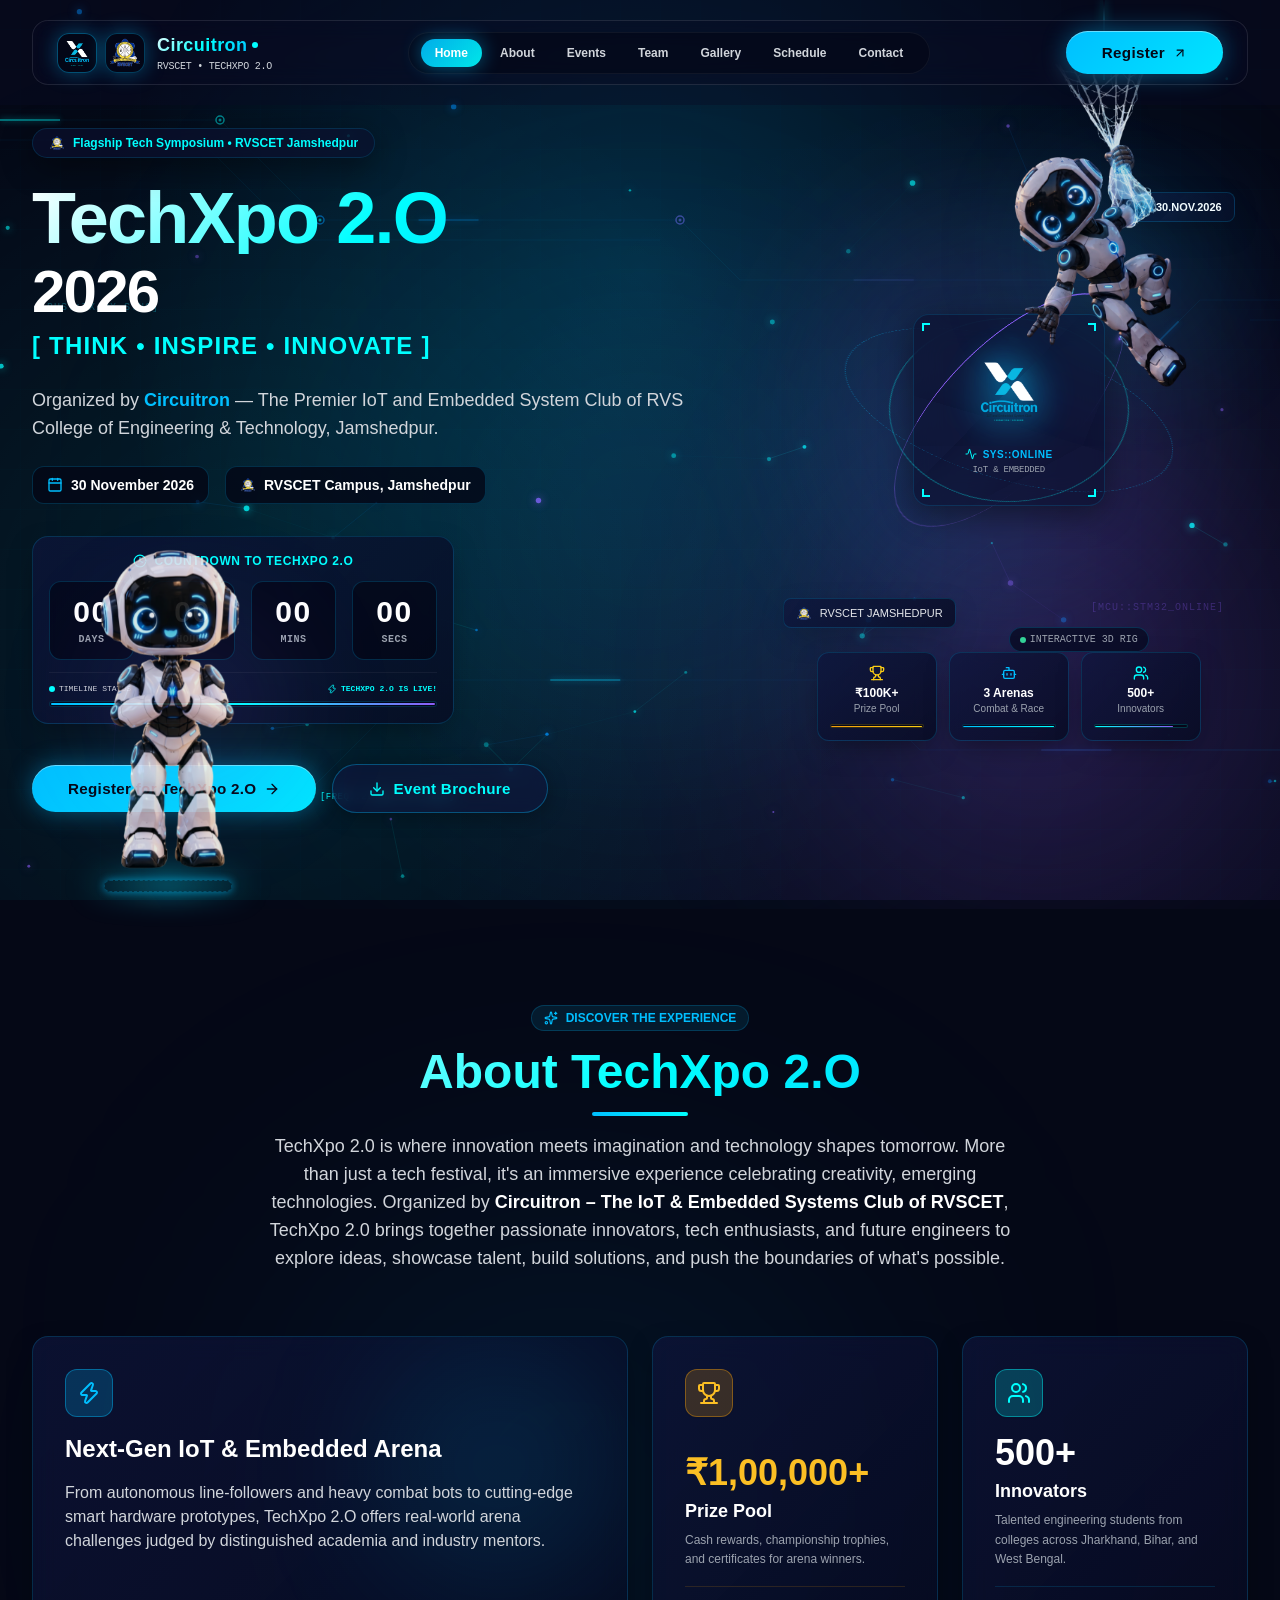
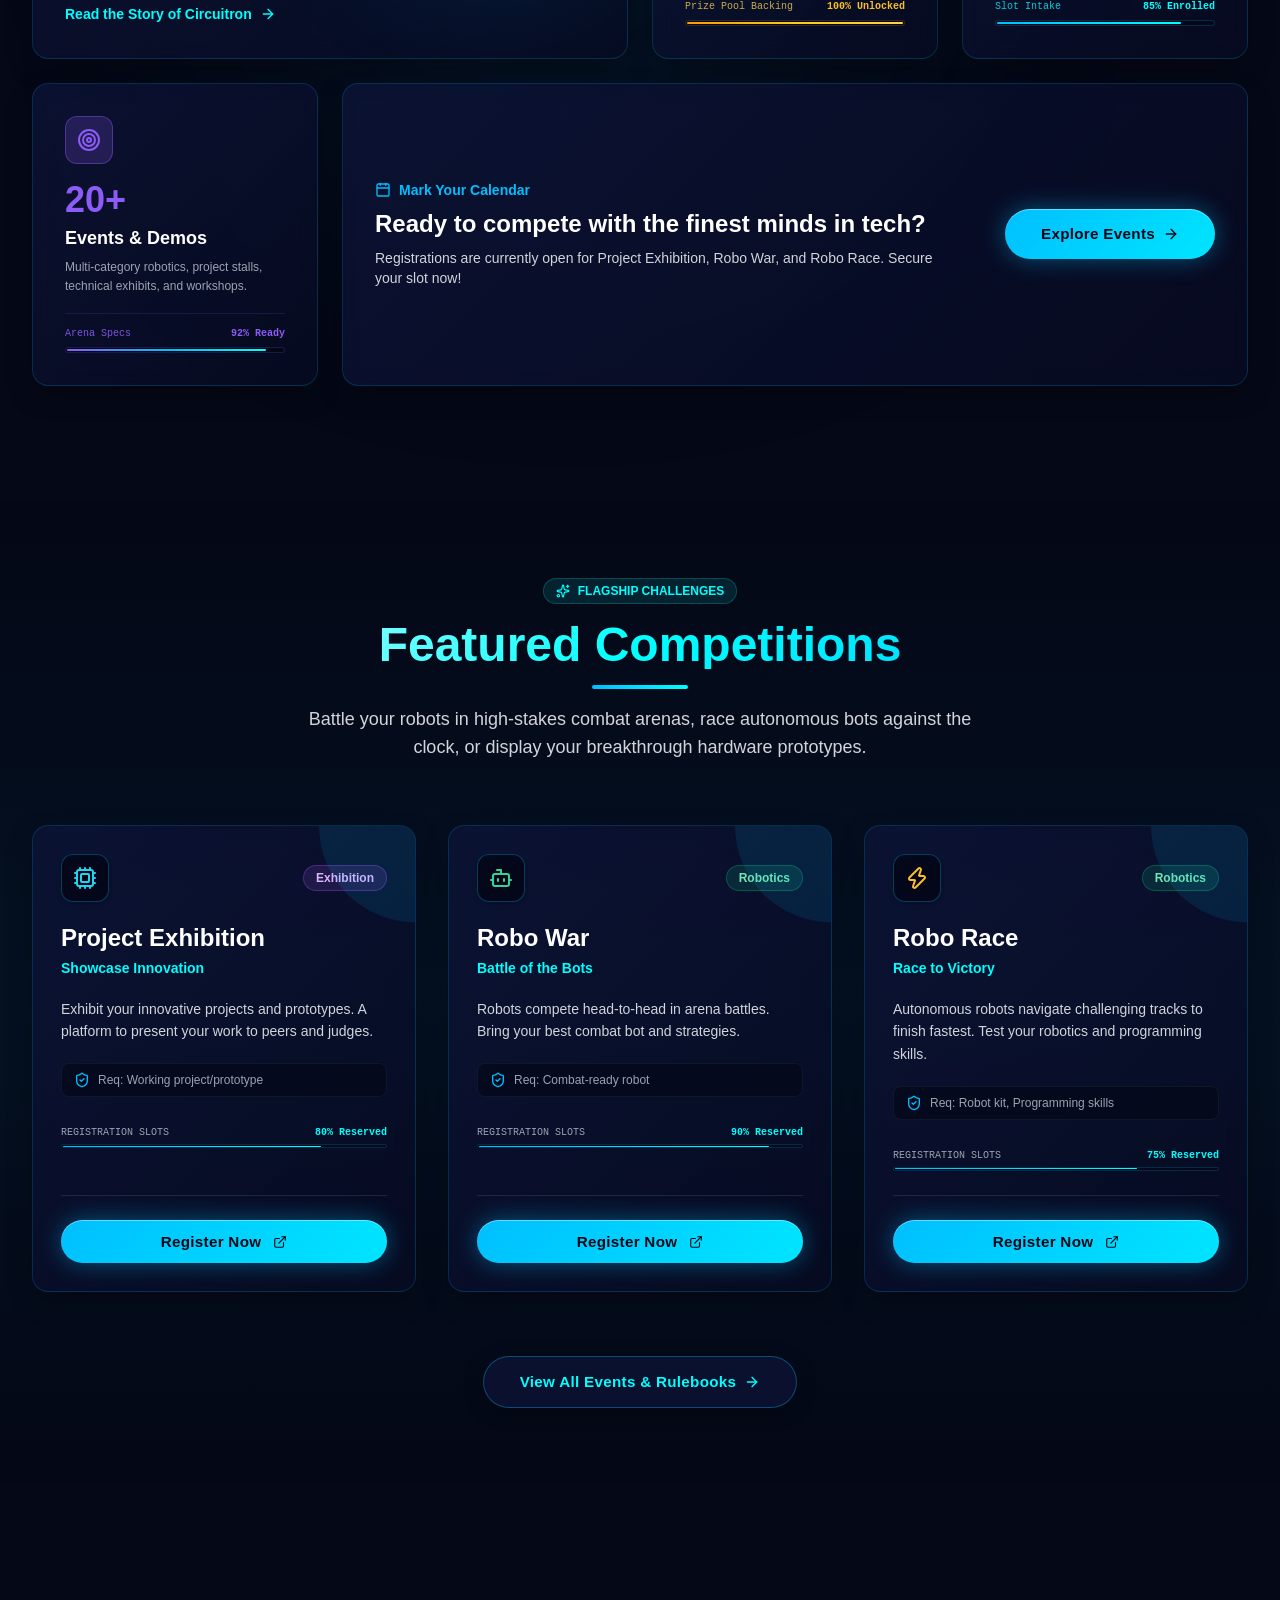
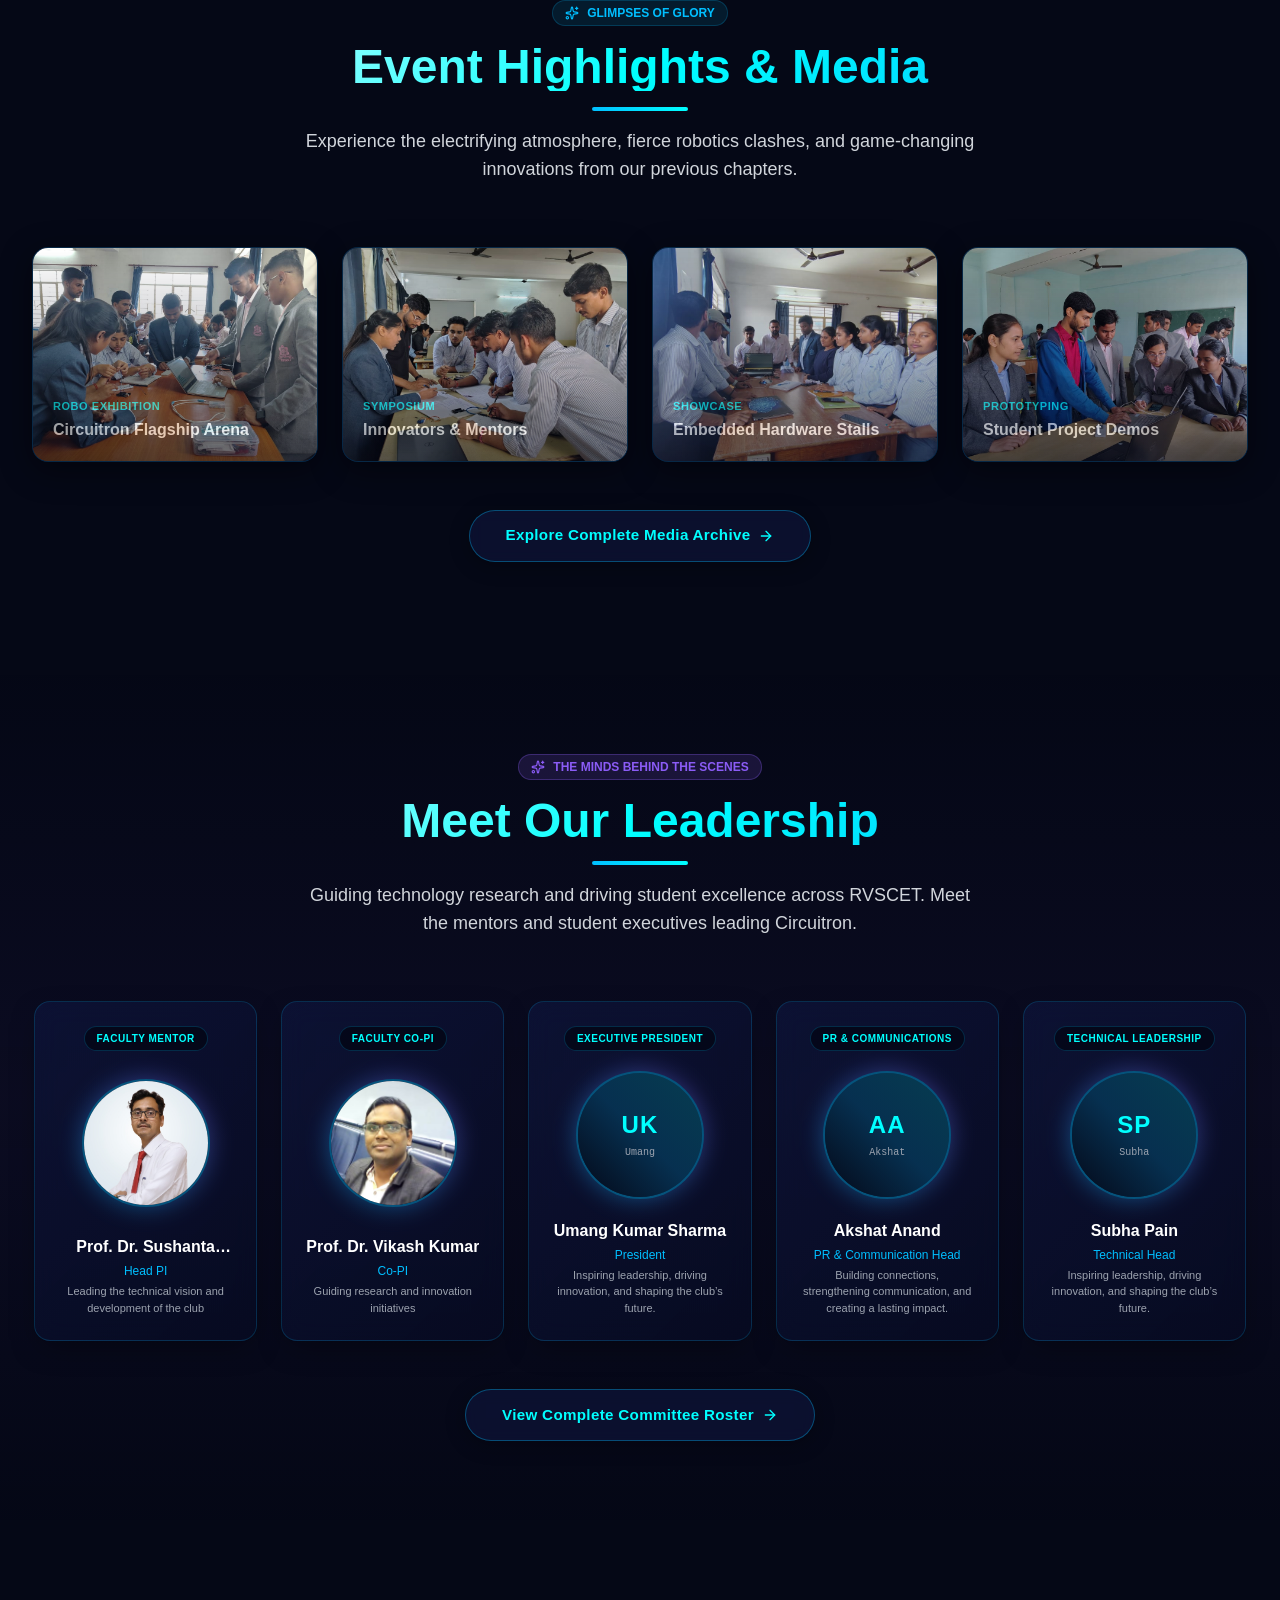
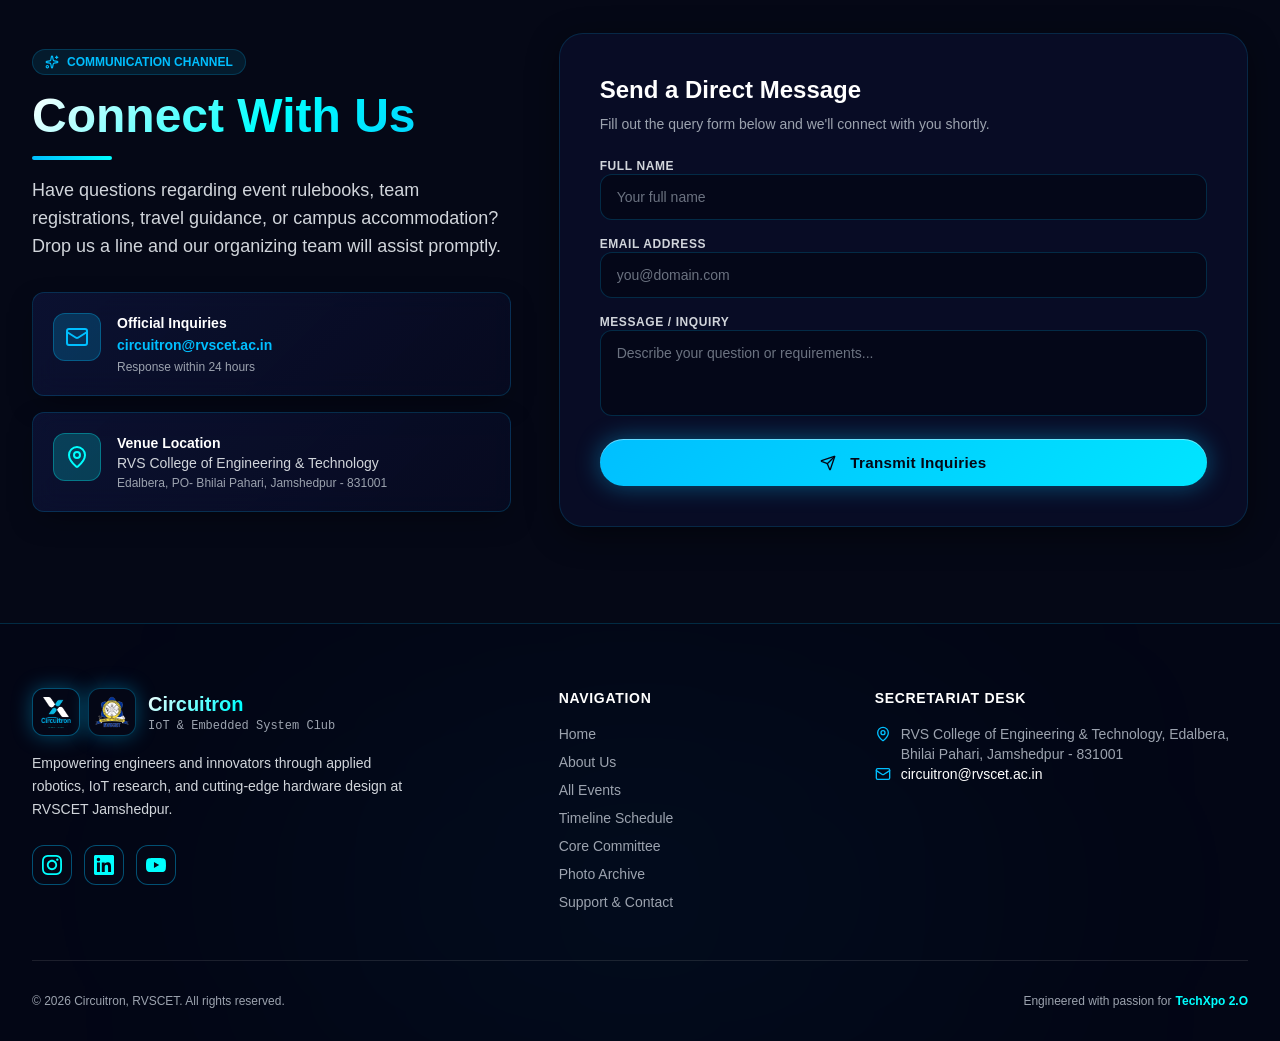
==== commit c47ffed2: "Fix navbar college logo visibility and elevate mascot robots with proper z-index, vivid opacity, and" ====
--- a/pages/index.html
+++ b/pages/index.html
@@ -85,34 +85,34 @@
     <div class="fixed inset-0 circuit-bg-glow pointer-events-none" style="z-index: 0;"></div>
 
     <!-- Robot Mascot 1: Top-Right Swinging Spider Bot -->
-    <div id="mascot-swing-bot" class="fixed top-12 sm:top-16 -right-4 sm:right-4 md:right-8 lg:right-12 w-28 xs:w-36 sm:w-48 md:w-56 lg:w-64 max-w-[32vw] pointer-events-auto cursor-pointer select-none group" style="z-index: 3;" title="Click me!">
+    <div id="mascot-swing-bot" class="fixed top-12 sm:top-16 right-2 sm:right-4 md:right-8 lg:right-12 w-20 sm:w-44 md:w-56 lg:w-64 max-w-[28vw] pointer-events-none select-none group z-40" style="z-index: 40;" title="Click me!">
       <div class="absolute -top-16 left-1/2 -translate-x-1/2 w-[2px] h-20 bg-gradient-to-b from-transparent via-cyan-400 to-accent opacity-70 shadow-[0_0_10px_#00ffff] animate-pulse pointer-events-none"></div>
       <div class="absolute top-1/4 left-1/4 w-32 h-32 sm:w-48 sm:h-48 bg-primary/20 rounded-full blur-3xl pointer-events-none opacity-60"></div>
       
-      <div id="mascot-swing-bubble" class="hidden absolute -bottom-10 right-0 z-30 px-3 py-1.5 rounded-xl bg-darkNavy/95 border border-cyan-400/80 shadow-[0_0_20px_rgba(0,255,255,0.5)] text-[10px] font-orbitron font-bold text-accent whitespace-nowrap flex items-center space-x-1.5">
+      <div id="mascot-swing-bubble" class="hidden absolute -bottom-10 right-0 z-50 px-3 py-1.5 rounded-xl bg-darkNavy/95 border border-cyan-400/80 shadow-[0_0_20px_rgba(0,255,255,0.5)] text-[10px] font-orbitron font-bold text-accent whitespace-nowrap flex items-center space-x-1.5 pointer-events-none">
         <i data-lucide="zap" class="w-3 h-3 text-cyan-300"></i>
         <span>SWINGING INTO 30.NOV.2026!</span>
       </div>
 
-      <div class="swing-idle relative w-full">
-        <img src="../assets/bot-swing.png" alt="Circuitron Spider Bot Mascot" class="w-full h-auto object-contain filter drop-shadow-[0_0_20px_rgba(0,191,255,0.45)] group-hover:drop-shadow-[0_0_30px_rgba(0,255,255,0.8)] opacity-35 sm:opacity-50 group-hover:opacity-100 transition-all duration-300" loading="lazy" />
-        <div class="absolute top-2 right-2 px-1.5 py-0.5 rounded bg-primary/20 border border-primary/40 text-[8px] font-mono text-cyan-300 opacity-0 group-hover:opacity-100 transition-opacity">CLICK ME</div>
+      <div class="swing-idle relative w-full pointer-events-auto cursor-pointer">
+        <img src="../assets/bot-swing.png" alt="Circuitron Spider Bot Mascot" class="w-full h-auto object-contain filter drop-shadow-[0_0_20px_rgba(0,191,255,0.6)] group-hover:drop-shadow-[0_0_30px_rgba(0,255,255,0.9)] opacity-90 group-hover:opacity-100 transition-all duration-300" />
+        <div class="absolute top-2 right-2 px-1.5 py-0.5 rounded bg-primary/30 border border-primary/50 text-[8px] font-mono text-cyan-300 opacity-0 group-hover:opacity-100 transition-opacity">CLICK ME</div>
       </div>
     </div>
 
     <!-- Robot Mascot 2: Bottom-Left Welcome Mascot Bot -->
-    <div id="mascot-welcome-bot" class="fixed bottom-4 sm:bottom-8 -left-3 sm:left-4 md:left-8 lg:left-12 w-24 xs:w-32 sm:w-44 md:w-52 lg:w-60 max-w-[28vw] pointer-events-auto cursor-pointer select-none group perspective-1000" style="z-index: 3;" title="Click me!">
+    <div id="mascot-welcome-bot" class="fixed bottom-4 md:bottom-8 left-2 sm:left-4 md:left-8 lg:left-12 w-20 sm:w-36 md:w-52 lg:w-60 max-w-[28vw] pointer-events-none select-none group perspective-1000 z-40" style="z-index: 40;" title="Click me!">
       <div class="absolute -bottom-4 left-1/2 -translate-x-1/2 w-28 sm:w-44 h-8 bg-gradient-to-r from-transparent via-cyan-500/40 to-transparent rounded-full blur-md animate-pulse pointer-events-none"></div>
       <div class="absolute bottom-1/4 left-1/4 w-28 h-28 sm:w-44 sm:h-44 bg-cyberPurple/25 rounded-full blur-3xl pointer-events-none opacity-50"></div>
 
-      <div id="mascot-welcome-bubble" class="hidden absolute -top-12 left-0 z-30 px-3 py-1.5 rounded-xl bg-darkNavy/95 border border-primary/80 shadow-[0_0_20px_rgba(0,191,255,0.5)] text-[10px] font-orbitron font-bold text-white whitespace-nowrap flex items-center space-x-1.5">
+      <div id="mascot-welcome-bubble" class="hidden absolute -top-12 left-0 z-50 px-3 py-1.5 rounded-xl bg-darkNavy/95 border border-primary/80 shadow-[0_0_20px_rgba(0,191,255,0.5)] text-[10px] font-orbitron font-bold text-white whitespace-nowrap flex items-center space-x-1.5 pointer-events-none">
         <i data-lucide="bot" class="w-3 h-3 text-primary"></i>
         <span>CIRCUITRON BOT: WELCOME!</span>
       </div>
 
-      <div class="welcome-idle relative w-full preserve-3d">
-        <img src="../assets/bot-welcome.png" alt="Circuitron Welcome Mascot Robot" class="w-full h-auto object-contain filter drop-shadow-[0_0_20px_rgba(0,191,255,0.4)] group-hover:drop-shadow-[0_0_30px_rgba(0,191,255,0.8)] opacity-35 sm:opacity-50 group-hover:opacity-100 transition-all duration-300" loading="lazy" />
-        <div class="absolute top-2 left-2 px-1.5 py-0.5 rounded bg-cyan-500/20 border border-cyan-400/40 text-[8px] font-mono text-accent opacity-0 group-hover:opacity-100 transition-opacity">NAMASTE::HELLO</div>
+      <div class="welcome-idle relative w-full preserve-3d pointer-events-auto cursor-pointer">
+        <img src="../assets/bot-welcome.png" alt="Circuitron Welcome Mascot Robot" class="w-full h-auto object-contain filter drop-shadow-[0_0_20px_rgba(0,191,255,0.55)] group-hover:drop-shadow-[0_0_30px_rgba(0,191,255,0.9)] opacity-90 group-hover:opacity-100 transition-all duration-300" />
+        <div class="absolute top-2 left-2 px-1.5 py-0.5 rounded bg-cyan-500/30 border border-cyan-400/50 text-[8px] font-mono text-accent opacity-0 group-hover:opacity-100 transition-opacity">NAMASTE::HELLO</div>
         <div class="absolute -bottom-2 left-1/2 -translate-x-1/2 w-20 sm:w-32 h-3 rounded-full border border-primary/40 border-dashed animate-spin-slow opacity-60 shadow-[0_0_8px_#00bfff]"></div>
       </div>
     </div>
@@ -127,7 +127,7 @@
               <div class="relative w-8 h-8 sm:w-10 sm:h-10 rounded-xl overflow-hidden p-0.5 border border-primary/40 group-hover:border-accent transition-all duration-300 bg-darkNavy/80 flex items-center justify-center shadow-neon">
                 <img src="../logo.png" alt="Circuitron Logo" class="w-full h-full object-contain" />
               </div>
-              <div class="hidden xs:flex relative w-8 h-8 sm:w-10 sm:h-10 rounded-xl overflow-hidden p-0.5 border border-primary/30 group-hover:border-accent transition-all duration-300 bg-darkNavy/80 items-center justify-center shadow-neon">
+              <div class="flex relative w-8 h-8 sm:w-10 sm:h-10 rounded-xl overflow-hidden p-0.5 border border-primary/30 group-hover:border-accent transition-all duration-300 bg-darkNavy/80 items-center justify-center shadow-neon">
                 <img src="../assets/rvscet-logo.png" alt="RVSCET Logo" class="w-full h-full object-contain" />
               </div>
             </div>
@@ -327,7 +327,7 @@
 
                       <div class="relative w-20 h-20 sm:w-24 sm:h-24 mb-2 flex items-center justify-center">
                         <div class="absolute inset-0 bg-primary/20 rounded-full blur-md animate-ping opacity-40"></div>
-                        <img src="../logo.png" alt="Circuitron Core" class="w-18 h-18 sm:w-20 sm:h-20 object-contain drop-shadow-[0_0_15px_rgba(0,191,255,0.8)]" />
+                        <img src="../logo.png" alt="Circuitron Core" class="w-16 h-16 sm:w-20 sm:h-20 object-contain drop-shadow-[0_0_15px_rgba(0,191,255,0.8)]" />
                       </div>
 
                       <div class="flex items-center space-x-1.5 text-[9px] sm:text-[10px] font-orbitron font-semibold text-primary uppercase tracking-wider">
--- a/css/style.css
+++ b/css/style.css
@@ -58,6 +58,16 @@
 
 .bounce-anim {
   animation: bounceAnim 0.65s cubic-bezier(0.16, 1, 0.3, 1) !important;
+}
+
+.z-40 {
+  z-index: 40 !important;
+}
+
+@media (min-width: 420px) {
+  .xs\:flex {
+    display: flex !important;
+  }
 }
 
 /* Laser Circuit Trace Pulse */
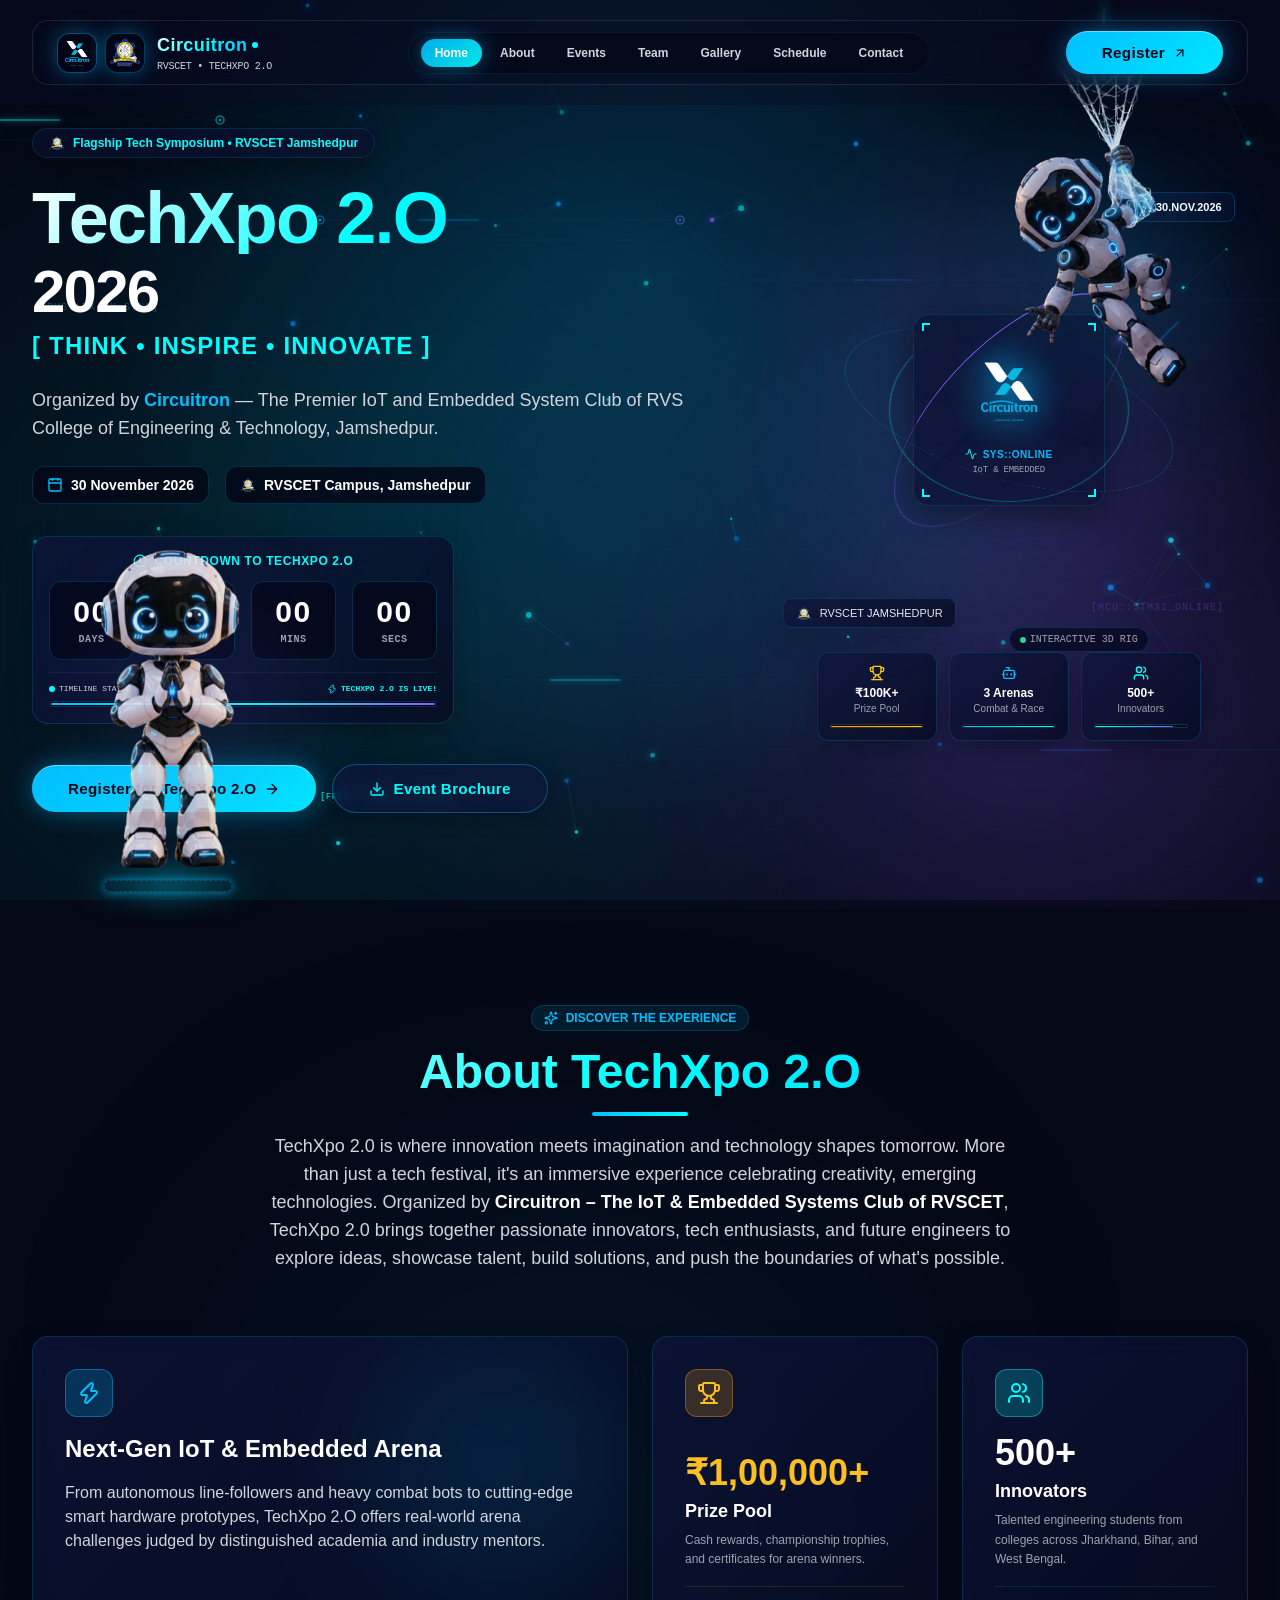
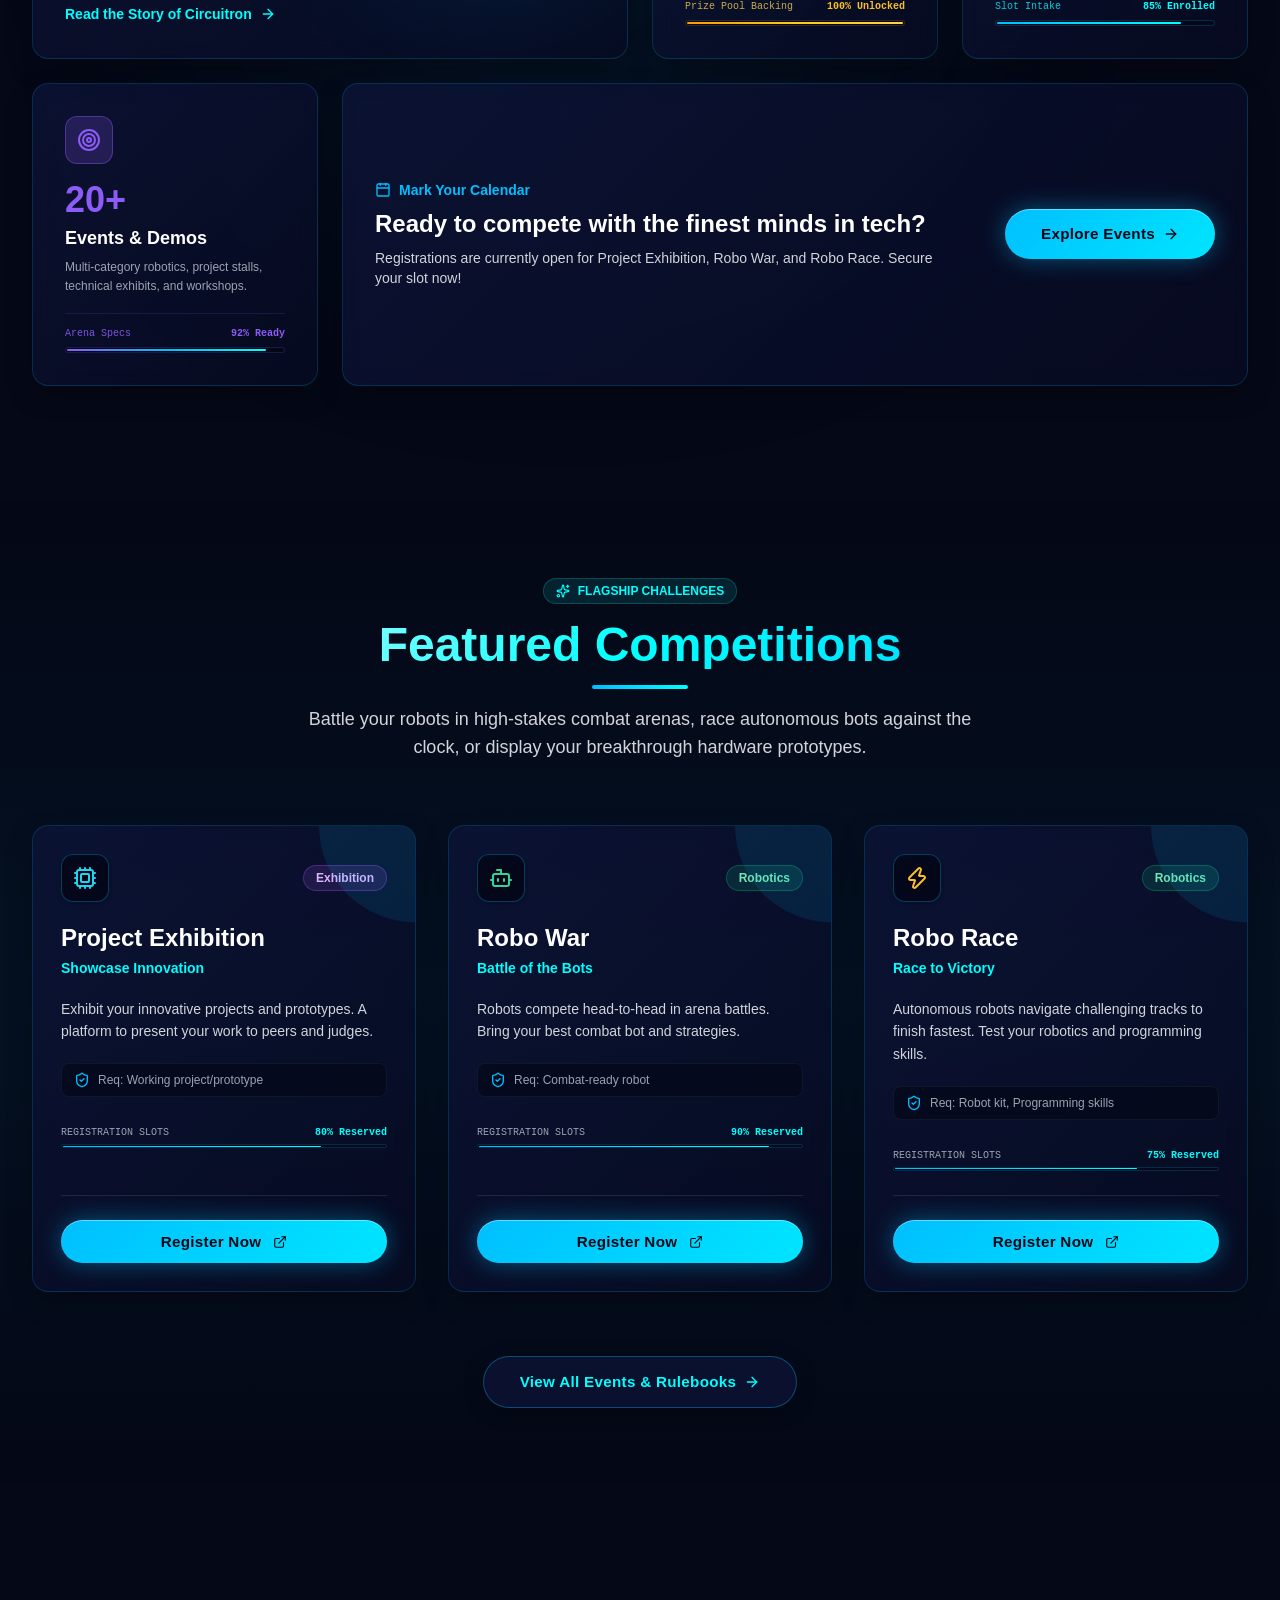
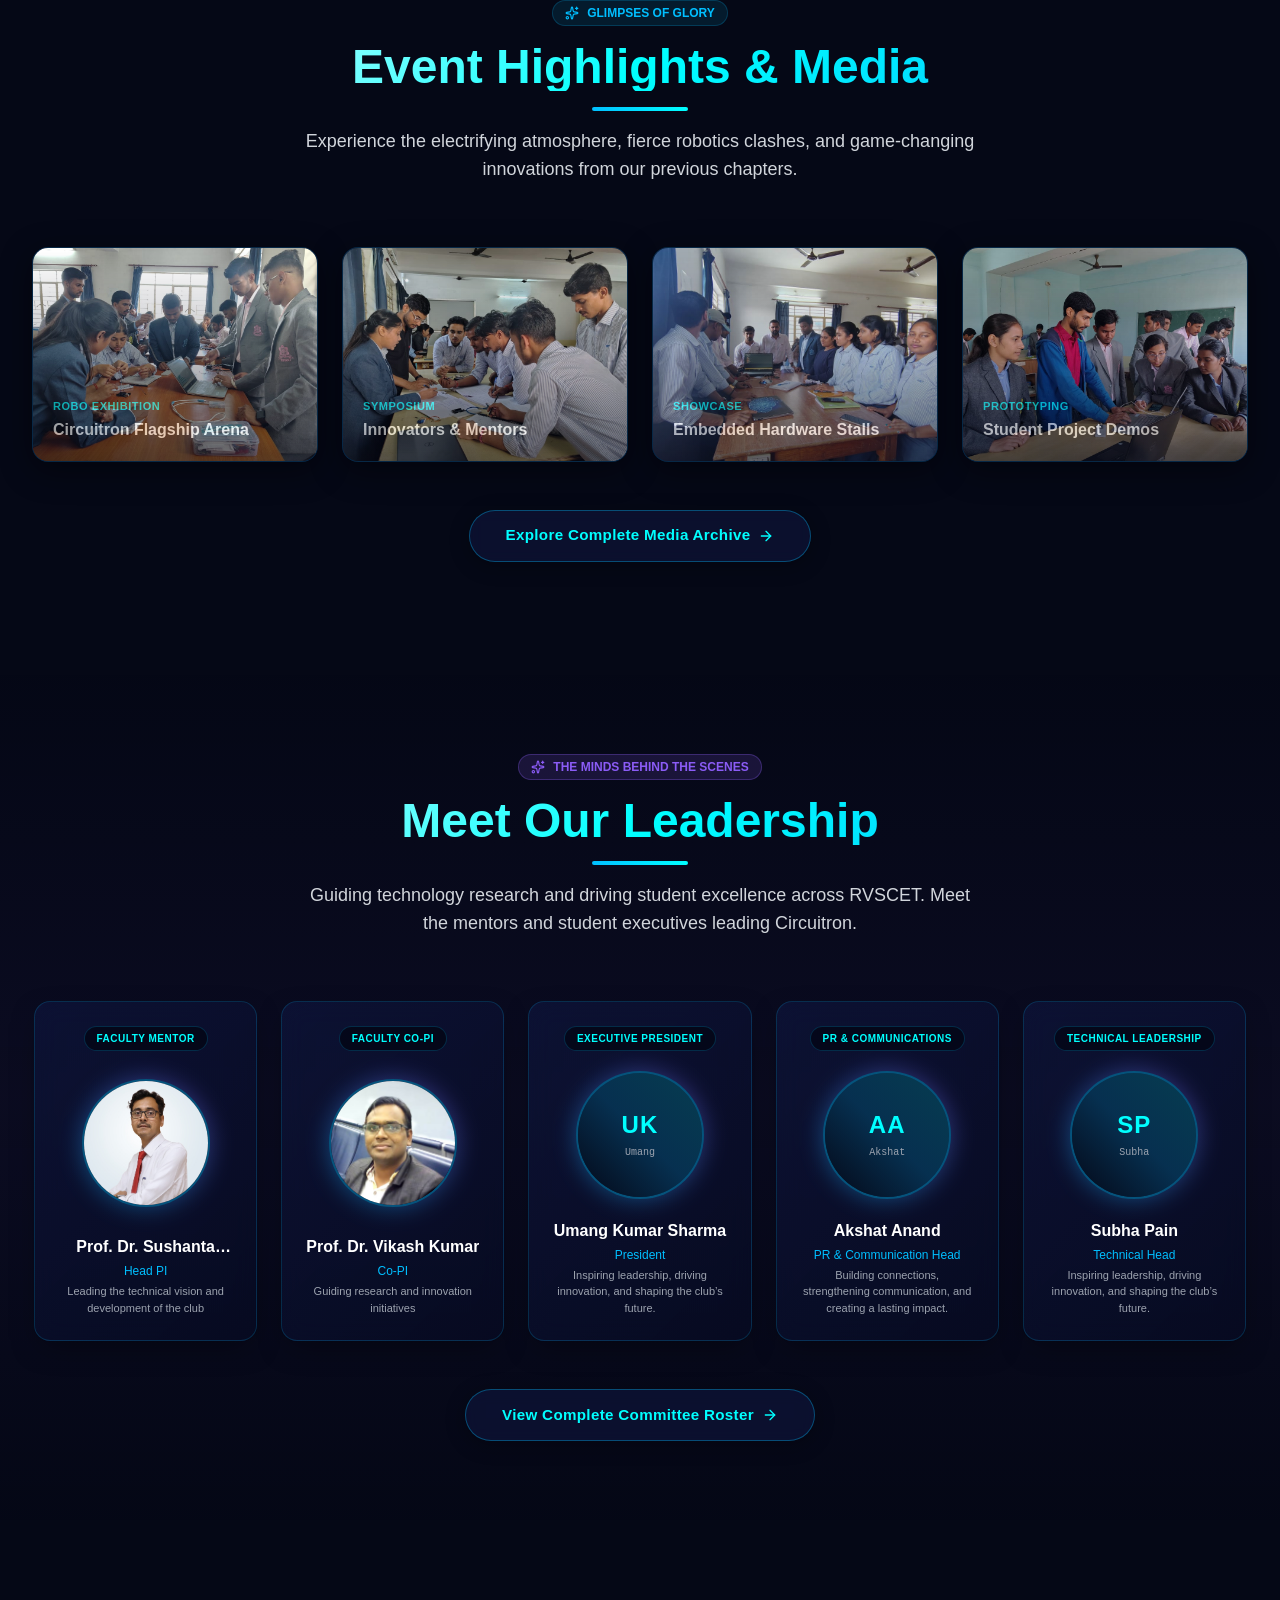
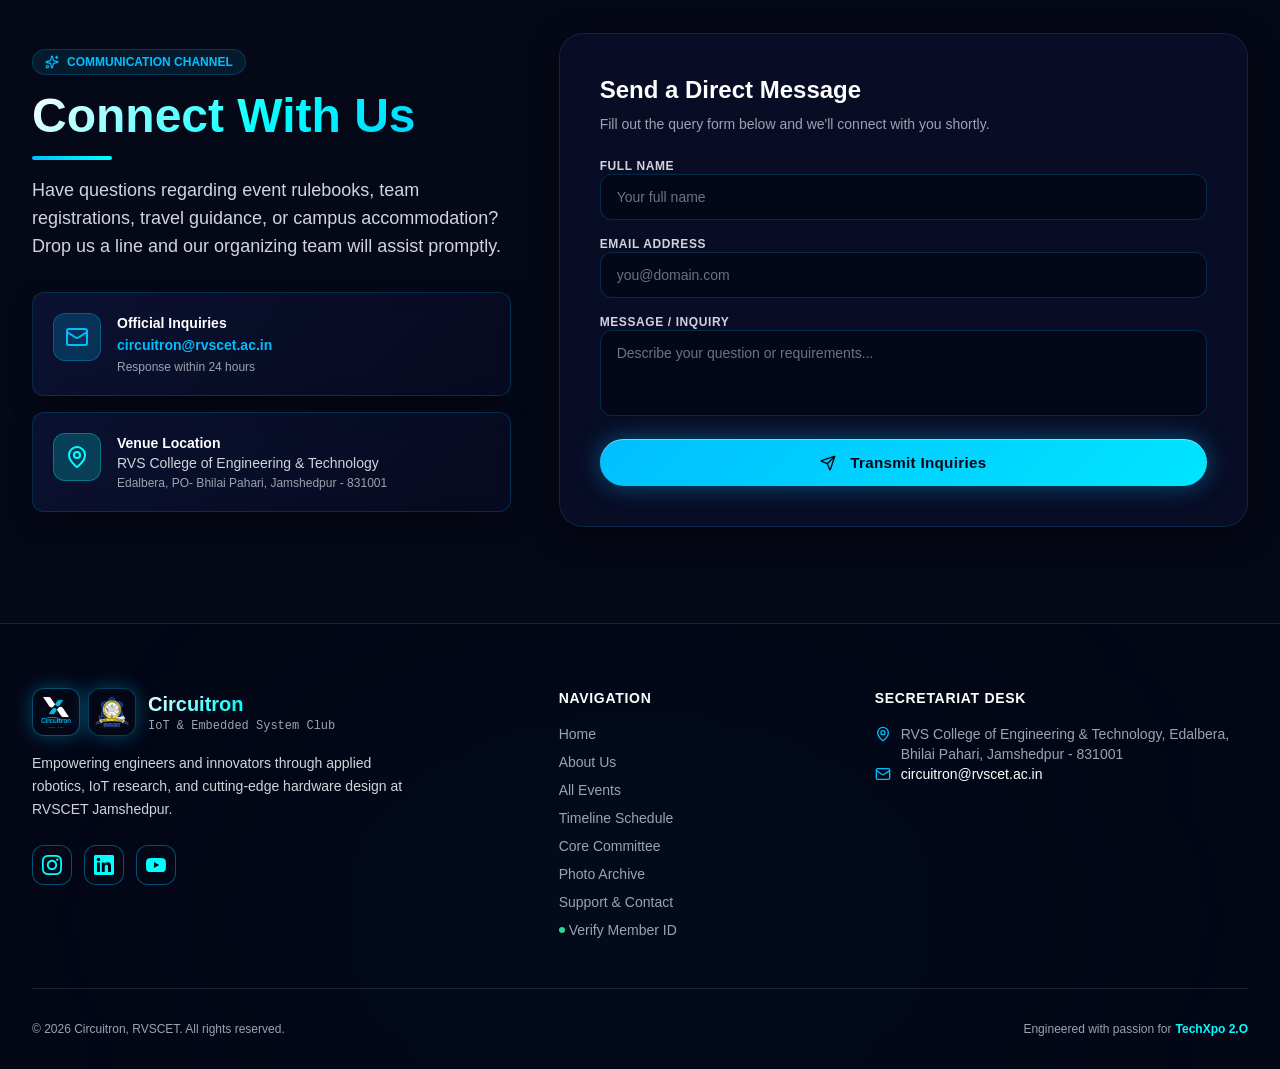
==== commit b3581565: "Add official TechXpo 2.O executive verification portal and scannable ID card for Subha Pain" ====
--- a/pages/index.html
+++ b/pages/index.html
@@ -962,6 +962,7 @@
               <li><a href="team.html" class="hover:text-primary transition-colors">Core Committee</a></li>
               <li><a href="gallery.html" class="hover:text-primary transition-colors">Photo Archive</a></li>
               <li><a href="contact.html" class="hover:text-primary transition-colors">Support &amp; Contact</a></li>
+              <li><a href="../verify.html?id=TX2-EX-003" class="hover:text-emerald-400 transition-colors flex items-center space-x-1"><span class="w-1.5 h-1.5 rounded-full bg-emerald-400 inline-block"></span><span>Verify Member ID</span></a></li>
             </ul>
           </div>
 
